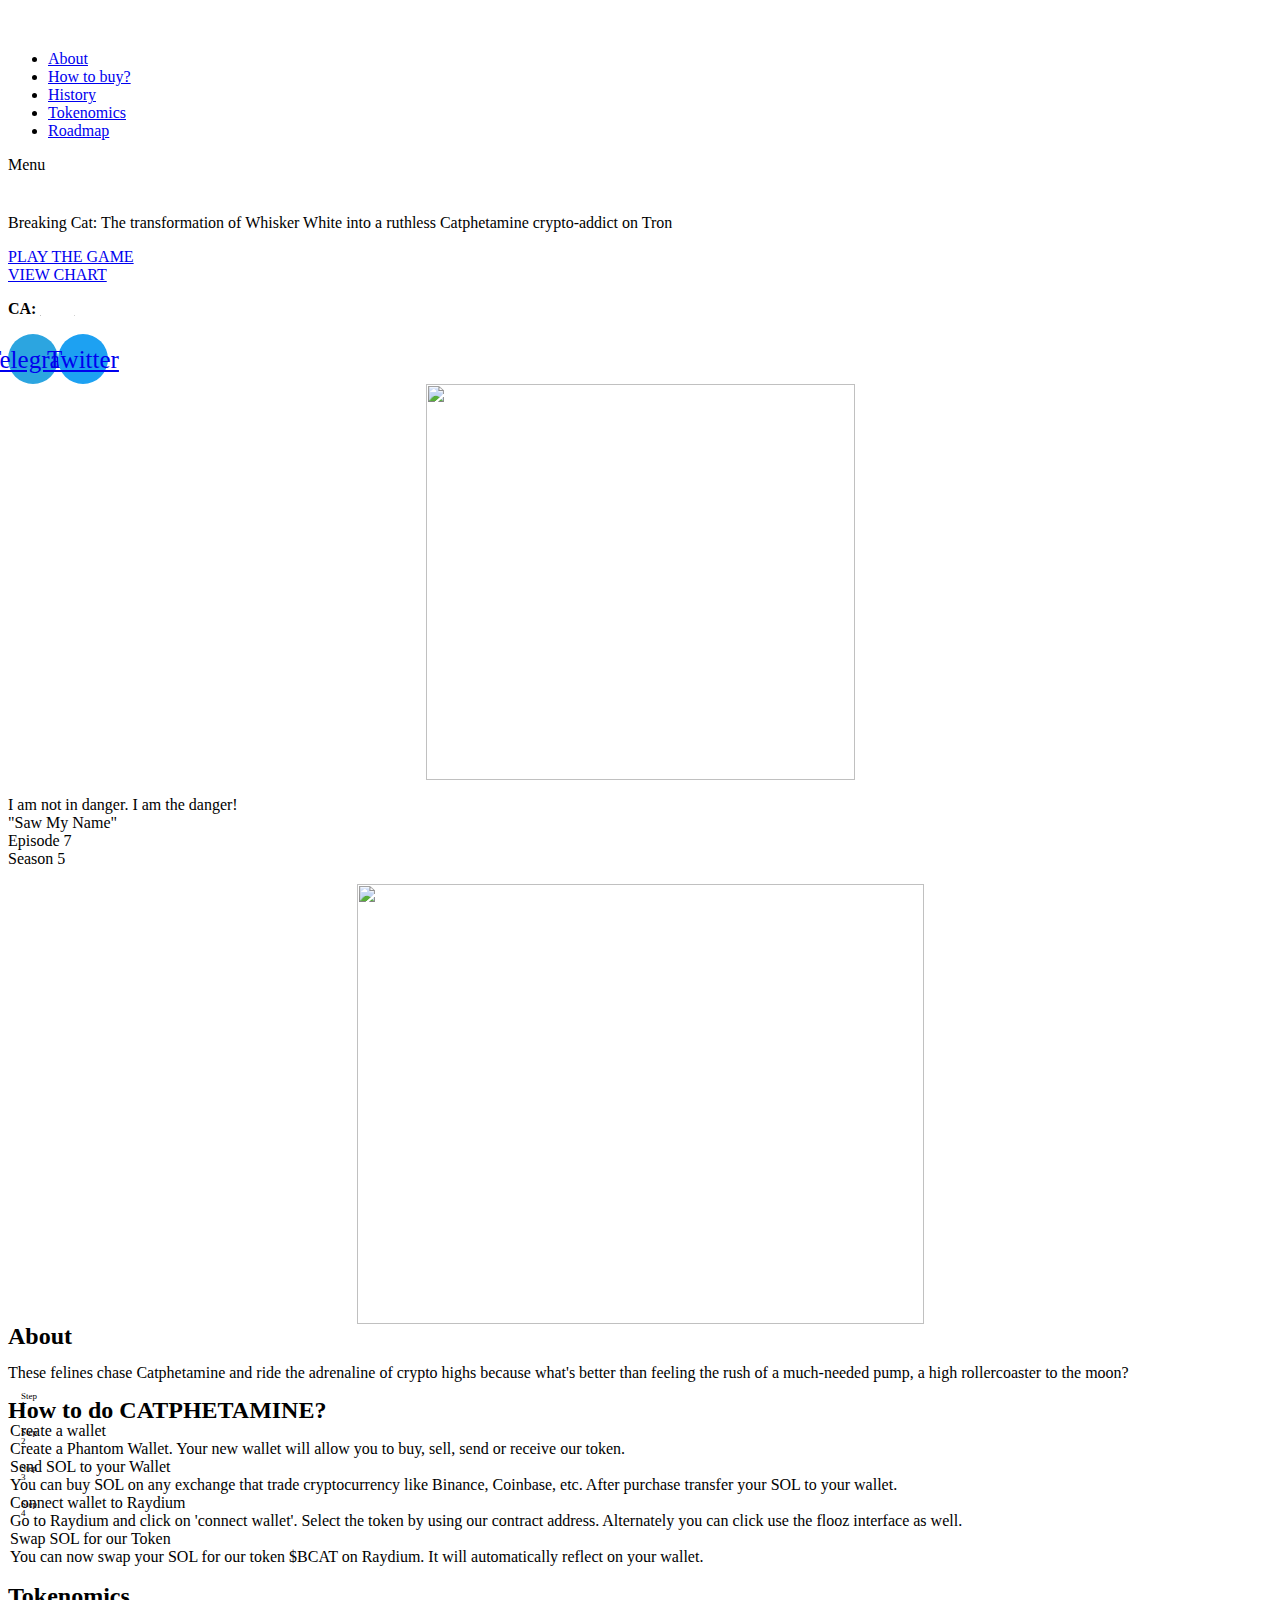
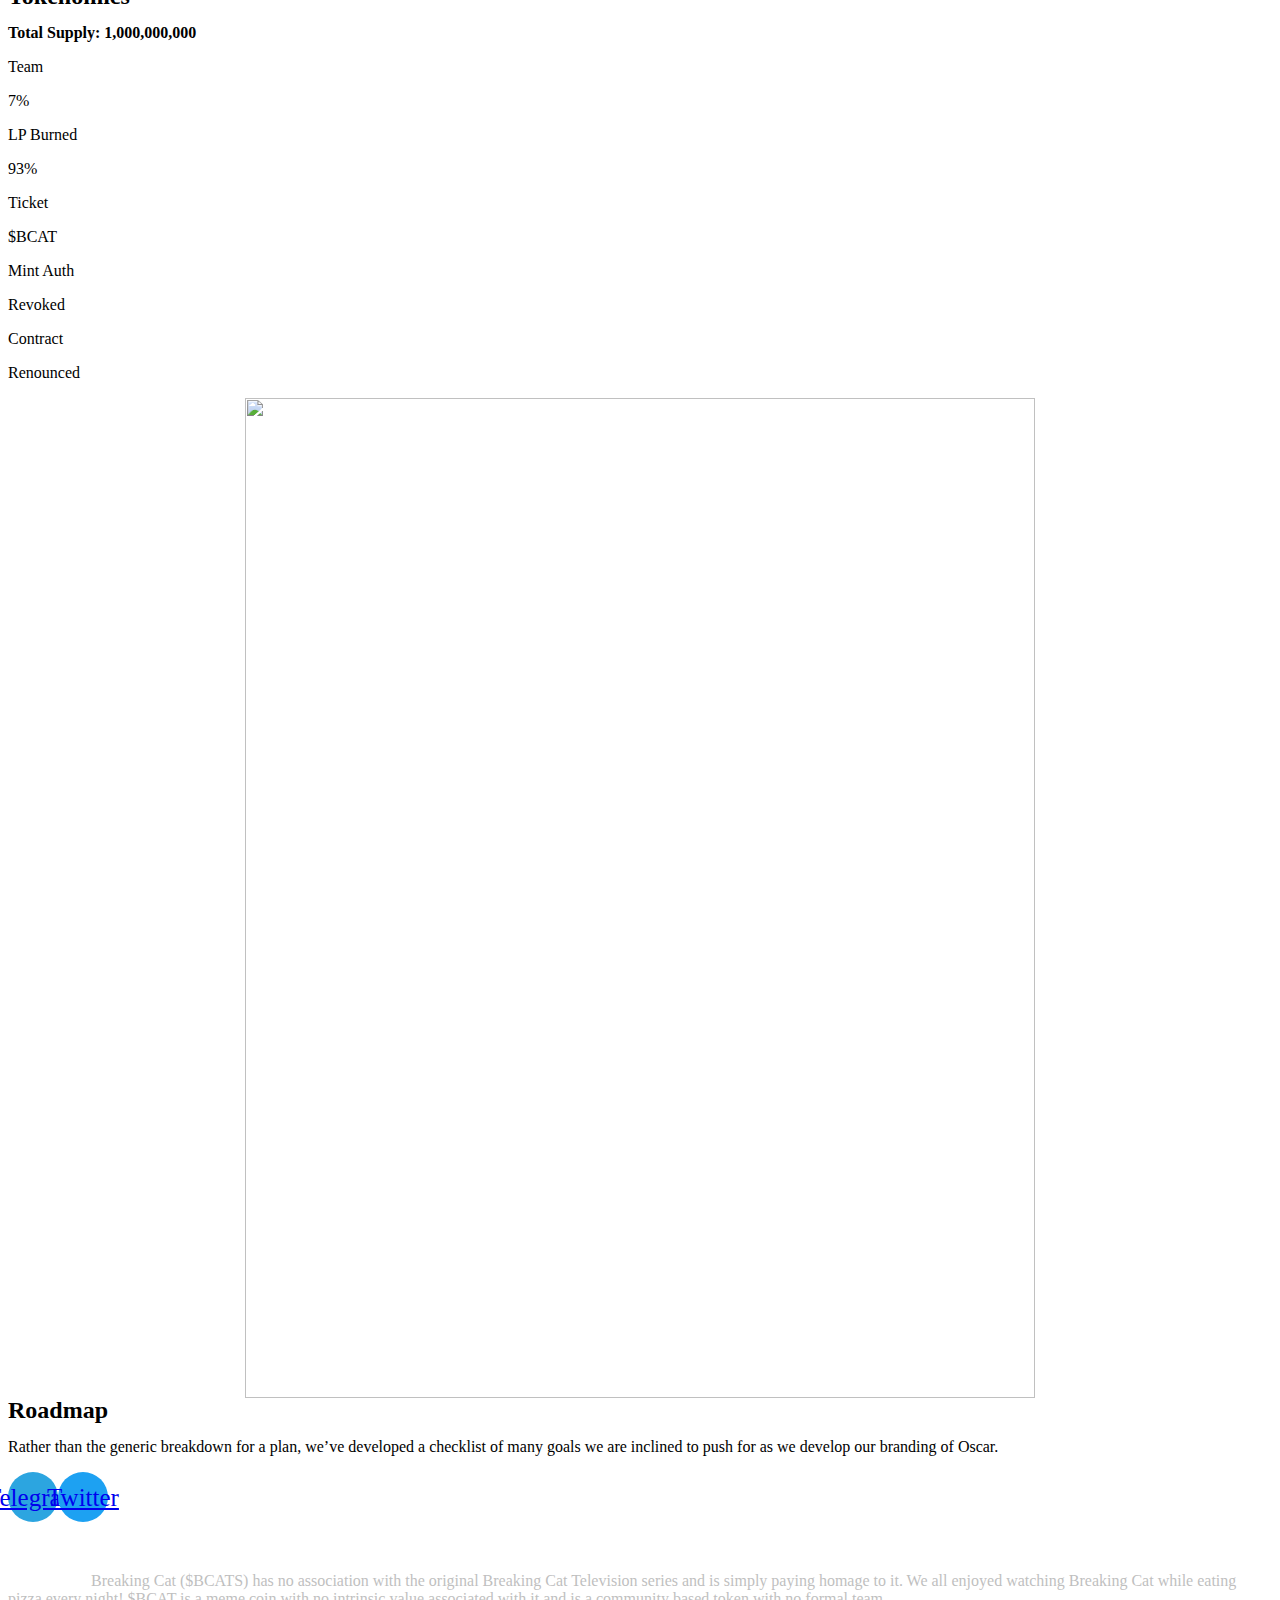
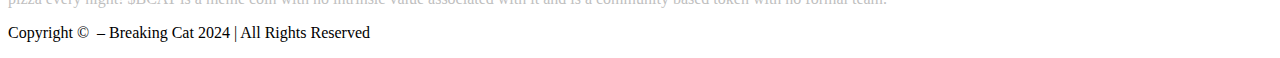
==== index.html @ da4626e7 "Add files via upload" ====
<!DOCTYPE html>
<html lang="en-US">

<meta http-equiv="content-type" content="text/html;charset=UTF-8" />
<head>
	<meta charset="UTF-8">
		<title>Breaking Cat 😺💊</title>
<meta name='robots' content='max-image-preview:large' />
<meta name="viewport" content="width=device-width, initial-scale=1">
<link rel="alternate" type="application/rss+xml" title="The Drug Cat Dealer" />
<script>
window._wpemojiSettings = {"baseUrl":"https:\/\/s.w.org\/images\/core\/emoji\/14.0.0\/72x72\/","ext":".png","svgUrl":"https:\/\/s.w.org\/images\/core\/emoji\/14.0.0\/svg\/","svgExt":".svg","source":{"concatemoji":"https:\/\/oscargrouch.com\/wp-includes\/js\/wp-emoji-release.min.js?ver=6.4.3"}};
/*! This file is auto-generated */
!function(i,n){var o,s,e;function 
c(e){try{var t={supportTests:e,timestamp:(new Date).valueOf()};sessionStorage.setItem(o,JSON.stringify(t))}catch(e){}}
function p(e,t,n){e.clearRect(0,0,e.canvas.width,e.canvas.height),e.fillText(t,0,0);var t=new Uint32Array(e.getImageData(0,0,e.canvas.width,e.canvas.height).data),r=(e.clearRect(0,0,e.canvas.width,e.canvas.height),e.fillText(n,0,0),new Uint32Array(e.getImageData(0,0,e.canvas.width,e.canvas.height).data));return t.every(function(e,t){return e===r[t]})}function u(e,t,n){switch(t){case"flag":return n(e,"\ud83c\udff3\ufe0f\u200d\u26a7\ufe0f","\ud83c\udff3\ufe0f\u200b\u26a7\ufe0f")?!1:!n(e,"\ud83c\uddfa\ud83c\uddf3","\ud83c\uddfa\u200b\ud83c\uddf3")&&!n(e,"\ud83c\udff4\udb40\udc67\udb40\udc62\udb40\udc65\udb40\udc6e\udb40\udc67\udb40\udc7f","\ud83c\udff4\u200b\udb40\udc67\u200b\udb40\udc62\u200b\udb40\udc65\u200b\udb40\udc6e\u200b\udb40\udc67\u200b\udb40\udc7f");case"emoji":return!n(e,"\ud83e\udef1\ud83c\udffb\u200d\ud83e\udef2\ud83c\udfff","\ud83e\udef1\ud83c\udffb\u200b\ud83e\udef2\ud83c\udfff")}return!1}function f(e,t,n){var r="undefined"!=typeof WorkerGlobalScope&&self instanceof WorkerGlobalScope?new OffscreenCanvas(300,150):i.createElement("canvas"),a=r.getContext("2d",{willReadFrequently:!0}),o=(a.textBaseline="top",a.font="600 32px Arial",{});return e.forEach(function(e){o[e]=t(a,e,n)}),o}function t(e){var t=i.createElement("script");t.src=e,t.defer=!0,i.head.appendChild(t)}"undefined"!=typeof Promise&&(o="wpEmojiSettingsSupports",s=["flag","emoji"],n.supports={everything:!0,everythingExceptFlag:!0},e=new Promise(function(e){i.addEventListener("DOMContentLoaded",e,{once:!0})}),new Promise(function(t){var n=function(){try{var e=JSON.parse(sessionStorage.getItem(o));if("object"==typeof e&&"number"==typeof e.timestamp&&(new Date).valueOf()<e.timestamp+604800&&"object"==typeof e.supportTests)return e.supportTests}catch(e){}return null}();if(!n){if("undefined"!=typeof Worker&&"undefined"!=typeof OffscreenCanvas&&"undefined"!=typeof URL&&URL.createObjectURL&&"undefined"!=typeof Blob)try{var e="postMessage("+f.toString()+"("+[JSON.stringify(s),u.toString(),p.toString()].join(",")+"));",r=new Blob([e],{type:"text/javascript"}),a=new Worker(URL.createObjectURL(r),{name:"wpTestEmojiSupports"});return void(a.onmessage=function(e){c(n=e.data),a.terminate(),t(n)})}catch(e){}c(n=f(s,u,p))}t(n)}).then(function(e){for(var t in e)n.supports[t]=e[t],n.supports.everything=n.supports.everything&&n.supports[t],"flag"!==t&&(n.supports.everythingExceptFlag=n.supports.everythingExceptFlag&&n.supports[t]);n.supports.everythingExceptFlag=n.supports.everythingExceptFlag&&!n.supports.flag,n.DOMReady=!1,n.readyCallback=function(){n.DOMReady=!0}}).then(function(){return e}).then(function(){var e;n.supports.everything||(n.readyCallback(),(e=n.source||{}).concatemoji?t(e.concatemoji):e.wpemoji&&e.twemoji&&(t(e.twemoji),t(e.wpemoji)))}))}((window,document),window._wpemojiSettings);
</script>
<link rel='stylesheet' id='pa-frontend-css' href='wp-content/uploads/premium-addons-elementor/pa-frontend-8c4c152da.min0087.css?ver=1710098811' media='all' />

<style id='wp-emoji-styles-inline-css'>

	img.wp-smiley, img.emoji {
		display: inline !important;
		border: none !important;
		box-shadow: none !important;
		height: 1em !important;
		width: 1em !important;
		margin: 0 0.07em !important;
		vertical-align: -0.1em !important;
		background: none !important;
		padding: 0 !important;
	}
</style>
<style id='classic-theme-styles-inline-css'>
/*! This file is auto-generated */
.wp-block-button__link{color:#fff;background-color:#32373c;border-radius:9999px;box-shadow:none;text-decoration:none;padding:calc(.667em + 2px) calc(1.333em + 2px);font-size:1.125em}.wp-block-file__button{background:#32373c;color:#fff;text-decoration:none}
</style>
<style id='global-styles-inline-css'>
body{--wp--preset--color--black: #000000;--wp--preset--color--cyan-bluish-gray: #abb8c3;--wp--preset--color--white: #ffffff;--wp--preset--color--pale-pink: #f78da7;--wp--preset--color--vivid-red: #cf2e2e;--wp--preset--color--luminous-vivid-orange: #ff6900;--wp--preset--color--luminous-vivid-amber: #fcb900;--wp--preset--color--light-green-cyan: #7bdcb5;--wp--preset--color--vivid-green-cyan: #00d084;--wp--preset--color--pale-cyan-blue: #8ed1fc;--wp--preset--color--vivid-cyan-blue: #0693e3;--wp--preset--color--vivid-purple: #9b51e0;--wp--preset--gradient--vivid-cyan-blue-to-vivid-purple: linear-gradient(135deg,rgba(6,147,227,1) 0%,rgb(155,81,224) 100%);--wp--preset--gradient--light-green-cyan-to-vivid-green-cyan: linear-gradient(135deg,rgb(122,220,180) 0%,rgb(0,208,130) 100%);--wp--preset--gradient--luminous-vivid-amber-to-luminous-vivid-orange: linear-gradient(135deg,rgba(252,185,0,1) 0%,rgba(255,105,0,1) 100%);--wp--preset--gradient--luminous-vivid-orange-to-vivid-red: linear-gradient(135deg,rgba(255,105,0,1) 0%,rgb(207,46,46) 100%);--wp--preset--gradient--very-light-gray-to-cyan-bluish-gray: linear-gradient(135deg,rgb(238,238,238) 0%,rgb(169,184,195) 100%);--wp--preset--gradient--cool-to-warm-spectrum: linear-gradient(135deg,rgb(74,234,220) 0%,rgb(151,120,209) 20%,rgb(207,42,186) 40%,rgb(238,44,130) 60%,rgb(251,105,98) 80%,rgb(254,248,76) 100%);--wp--preset--gradient--blush-light-purple: linear-gradient(135deg,rgb(255,206,236) 0%,rgb(152,150,240) 100%);--wp--preset--gradient--blush-bordeaux: linear-gradient(135deg,rgb(254,205,165) 0%,rgb(254,45,45) 50%,rgb(107,0,62) 100%);--wp--preset--gradient--luminous-dusk: linear-gradient(135deg,rgb(255,203,112) 0%,rgb(199,81,192) 50%,rgb(65,88,208) 100%);--wp--preset--gradient--pale-ocean: linear-gradient(135deg,rgb(255,245,203) 0%,rgb(182,227,212) 50%,rgb(51,167,181) 100%);--wp--preset--gradient--electric-grass: linear-gradient(135deg,rgb(202,248,128) 0%,rgb(113,206,126) 100%);--wp--preset--gradient--midnight: linear-gradient(135deg,rgb(2,3,129) 0%,rgb(40,116,252) 100%);--wp--preset--font-size--small: 13px;--wp--preset--font-size--medium: 20px;--wp--preset--font-size--large: 36px;--wp--preset--font-size--x-large: 42px;--wp--preset--spacing--20: 0.44rem;--wp--preset--spacing--30: 0.67rem;--wp--preset--spacing--40: 1rem;--wp--preset--spacing--50: 1.5rem;--wp--preset--spacing--60: 2.25rem;--wp--preset--spacing--70: 3.38rem;--wp--preset--spacing--80: 5.06rem;--wp--preset--shadow--natural: 6px 6px 9px rgba(0, 0, 0, 0.2);--wp--preset--shadow--deep: 12px 12px 50px rgba(0, 0, 0, 0.4);--wp--preset--shadow--sharp: 6px 6px 0px rgba(0, 0, 0, 0.2);--wp--preset--shadow--outlined: 6px 6px 0px -3px rgba(255, 255, 255, 1), 6px 6px rgba(0, 0, 0, 1);--wp--preset--shadow--crisp: 6px 6px 0px rgba(0, 0, 0, 1);}:where(.is-layout-flex){gap: 0.5em;}:where(.is-layout-grid){gap: 0.5em;}body .is-layout-flow > .alignleft{float: left;margin-inline-start: 0;margin-inline-end: 2em;}body .is-layout-flow > .alignright{float: right;margin-inline-start: 2em;margin-inline-end: 0;}body .is-layout-flow > .aligncenter{margin-left: auto !important;margin-right: auto !important;}body .is-layout-constrained > .alignleft{float: left;margin-inline-start: 0;margin-inline-end: 2em;}body .is-layout-constrained > .alignright{float: right;margin-inline-start: 2em;margin-inline-end: 0;}body .is-layout-constrained > .aligncenter{margin-left: auto !important;margin-right: auto !important;}body .is-layout-constrained > :where(:not(.alignleft):not(.alignright):not(.alignfull)){max-width: var(--wp--style--global--content-size);margin-left: auto !important;margin-right: auto !important;}body .is-layout-constrained > .alignwide{max-width: var(--wp--style--global--wide-size);}body .is-layout-flex{display: flex;}body .is-layout-flex{flex-wrap: wrap;align-items: center;}body .is-layout-flex > *{margin: 0;}body .is-layout-grid{display: grid;}body .is-layout-grid > *{margin: 0;}:where(.wp-block-columns.is-layout-flex){gap: 2em;}:where(.wp-block-columns.is-layout-grid){gap: 2em;}:where(.wp-block-post-template.is-layout-flex){gap: 1.25em;}:where(.wp-block-post-template.is-layout-grid){gap: 1.25em;}.has-black-color{color: var(--wp--preset--color--black) !important;}.has-cyan-bluish-gray-color{color: var(--wp--preset--color--cyan-bluish-gray) !important;}.has-white-color{color: var(--wp--preset--color--white) !important;}.has-pale-pink-color{color: var(--wp--preset--color--pale-pink) !important;}.has-vivid-red-color{color: var(--wp--preset--color--vivid-red) !important;}.has-luminous-vivid-orange-color{color: var(--wp--preset--color--luminous-vivid-orange) !important;}.has-luminous-vivid-amber-color{color: var(--wp--preset--color--luminous-vivid-amber) !important;}.has-light-green-cyan-color{color: var(--wp--preset--color--light-green-cyan) !important;}.has-vivid-green-cyan-color{color: var(--wp--preset--color--vivid-green-cyan) !important;}.has-pale-cyan-blue-color{color: var(--wp--preset--color--pale-cyan-blue) !important;}.has-vivid-cyan-blue-color{color: var(--wp--preset--color--vivid-cyan-blue) !important;}.has-vivid-purple-color{color: var(--wp--preset--color--vivid-purple) !important;}.has-black-background-color{background-color: var(--wp--preset--color--black) !important;}.has-cyan-bluish-gray-background-color{background-color: var(--wp--preset--color--cyan-bluish-gray) !important;}.has-white-background-color{background-color: var(--wp--preset--color--white) !important;}.has-pale-pink-background-color{background-color: var(--wp--preset--color--pale-pink) !important;}.has-vivid-red-background-color{background-color: var(--wp--preset--color--vivid-red) !important;}.has-luminous-vivid-orange-background-color{background-color: var(--wp--preset--color--luminous-vivid-orange) !important;}.has-luminous-vivid-amber-background-color{background-color: var(--wp--preset--color--luminous-vivid-amber) !important;}.has-light-green-cyan-background-color{background-color: var(--wp--preset--color--light-green-cyan) !important;}.has-vivid-green-cyan-background-color{background-color: var(--wp--preset--color--vivid-green-cyan) !important;}.has-pale-cyan-blue-background-color{background-color: var(--wp--preset--color--pale-cyan-blue) !important;}.has-vivid-cyan-blue-background-color{background-color: var(--wp--preset--color--vivid-cyan-blue) !important;}.has-vivid-purple-background-color{background-color: var(--wp--preset--color--vivid-purple) !important;}.has-black-border-color{border-color: var(--wp--preset--color--black) !important;}.has-cyan-bluish-gray-border-color{border-color: var(--wp--preset--color--cyan-bluish-gray) !important;}.has-white-border-color{border-color: var(--wp--preset--color--white) !important;}.has-pale-pink-border-color{border-color: var(--wp--preset--color--pale-pink) !important;}.has-vivid-red-border-color{border-color: var(--wp--preset--color--vivid-red) !important;}.has-luminous-vivid-orange-border-color{border-color: var(--wp--preset--color--luminous-vivid-orange) !important;}.has-luminous-vivid-amber-border-color{border-color: var(--wp--preset--color--luminous-vivid-amber) !important;}.has-light-green-cyan-border-color{border-color: var(--wp--preset--color--light-green-cyan) !important;}.has-vivid-green-cyan-border-color{border-color: var(--wp--preset--color--vivid-green-cyan) !important;}.has-pale-cyan-blue-border-color{border-color: var(--wp--preset--color--pale-cyan-blue) !important;}.has-vivid-cyan-blue-border-color{border-color: var(--wp--preset--color--vivid-cyan-blue) !important;}.has-vivid-purple-border-color{border-color: var(--wp--preset--color--vivid-purple) !important;}.has-vivid-cyan-blue-to-vivid-purple-gradient-background{background: var(--wp--preset--gradient--vivid-cyan-blue-to-vivid-purple) !important;}.has-light-green-cyan-to-vivid-green-cyan-gradient-background{background: var(--wp--preset--gradient--light-green-cyan-to-vivid-green-cyan) !important;}.has-luminous-vivid-amber-to-luminous-vivid-orange-gradient-background{background: var(--wp--preset--gradient--luminous-vivid-amber-to-luminous-vivid-orange) !important;}.has-luminous-vivid-orange-to-vivid-red-gradient-background{background: var(--wp--preset--gradient--luminous-vivid-orange-to-vivid-red) !important;}.has-very-light-gray-to-cyan-bluish-gray-gradient-background{background: var(--wp--preset--gradient--very-light-gray-to-cyan-bluish-gray) !important;}.has-cool-to-warm-spectrum-gradient-background{background: var(--wp--preset--gradient--cool-to-warm-spectrum) !important;}.has-blush-light-purple-gradient-background{background: var(--wp--preset--gradient--blush-light-purple) !important;}.has-blush-bordeaux-gradient-background{background: var(--wp--preset--gradient--blush-bordeaux) !important;}.has-luminous-dusk-gradient-background{background: var(--wp--preset--gradient--luminous-dusk) !important;}.has-pale-ocean-gradient-background{background: var(--wp--preset--gradient--pale-ocean) !important;}.has-electric-grass-gradient-background{background: var(--wp--preset--gradient--electric-grass) !important;}.has-midnight-gradient-background{background: var(--wp--preset--gradient--midnight) !important;}.has-small-font-size{font-size: var(--wp--preset--font-size--small) !important;}.has-medium-font-size{font-size: var(--wp--preset--font-size--medium) !important;}.has-large-font-size{font-size: var(--wp--preset--font-size--large) !important;}.has-x-large-font-size{font-size: var(--wp--preset--font-size--x-large) !important;}
.wp-block-navigation a:where(:not(.wp-element-button)){color: inherit;}
:where(.wp-block-post-template.is-layout-flex){gap: 1.25em;}:where(.wp-block-post-template.is-layout-grid){gap: 1.25em;}
:where(.wp-block-columns.is-layout-flex){gap: 2em;}:where(.wp-block-columns.is-layout-grid){gap: 2em;}
.wp-block-pullquote{font-size: 1.5em;line-height: 1.6;}
</style>
<link rel='stylesheet' id='hfe-style-css' href='wp-content/plugins/header-footer-elementor/assets/css/header-footer-elementor8a33.css?ver=1.6.26' media='all' />
<link rel='stylesheet' id='elementor-icons-css' href='wp-content/plugins/elementor/assets/lib/eicons/css/elementor-icons.mind54b.css?ver=5.29.0' media='all' />
<link rel='stylesheet' id='elementor-frontend-css' href='wp-content/plugins/elementor/assets/css/frontend-lite.min6e54.css?ver=3.19.4' media='all' />
<link rel='stylesheet' id='swiper-css' href='wp-content/plugins/elementor/assets/lib/swiper/v8/css/swiper.min94a4.css?ver=8.4.5' media='all' />
<link rel='stylesheet' id='elementor-post-10-css' href='wp-content/uploads/elementor/css/post-10cfd3.css?ver=1709170114' media='all' />
<link rel='stylesheet' id='elementor-pro-css' href='wp-content/plugins/elementor-pro/assets/css/frontend-lite.min5829.css?ver=3.15.1' media='all' />
<link rel='stylesheet' id='she-header-style-css' href='wp-content/plugins/sticky-header-effects-for-elementor/assets/css/she-header-style744a.css?ver=1.6.10' media='all' />
<link rel='stylesheet' id='elementor-global-css' href='wp-content/uploads/elementor/css/globald703.css?ver=1709170115' media='all' />
<link rel='stylesheet' id='elementor-post-14-css' href='wp-content/uploads/elementor/css/post-14d703.css?ver=1709170115' media='all' />
<link rel='stylesheet' id='hfe-widgets-style-css' href='wp-content/plugins/header-footer-elementor/inc/widgets-css/frontend8a33.css?ver=1.6.26' media='all' />
<link rel='stylesheet' id='elementor-post-137-css' href='wp-content/uploads/elementor/css/post-137d703.css?ver=1709170115' media='all' />
<link rel='stylesheet' id='font-awesome-css' href='wp-content/themes/oceanwp/assets/fonts/fontawesome/css/all.min1e39.css?ver=6.4.2' media='all' />
<link rel='stylesheet' id='simple-line-icons-css' href='wp-content/themes/oceanwp/assets/css/third/simple-line-icons.min8d5a.css?ver=2.4.0' media='all' />
<link rel='stylesheet' id='oceanwp-style-css' href='wp-content/themes/oceanwp/assets/css/style.min1aae.css?ver=3.5.3' media='all' />
<link rel='stylesheet' id='google-fonts-1-css' href='https://fonts.googleapis.com/css?family=Roboto%3A100%2C100italic%2C200%2C200italic%2C300%2C300italic%2C400%2C400italic%2C500%2C500italic%2C600%2C600italic%2C700%2C700italic%2C800%2C800italic%2C900%2C900italic%7CRoboto+Slab%3A100%2C100italic%2C200%2C200italic%2C300%2C300italic%2C400%2C400italic%2C500%2C500italic%2C600%2C600italic%2C700%2C700italic%2C800%2C800italic%2C900%2C900italic%7CGalindo%3A100%2C100italic%2C200%2C200italic%2C300%2C300italic%2C400%2C400italic%2C500%2C500italic%2C600%2C600italic%2C700%2C700italic%2C800%2C800italic%2C900%2C900italic%7CSarabun%3A100%2C100italic%2C200%2C200italic%2C300%2C300italic%2C400%2C400italic%2C500%2C500italic%2C600%2C600italic%2C700%2C700italic%2C800%2C800italic%2C900%2C900italic%7CKrub%3A100%2C100italic%2C200%2C200italic%2C300%2C300italic%2C400%2C400italic%2C500%2C500italic%2C600%2C600italic%2C700%2C700italic%2C800%2C800italic%2C900%2C900italic&amp;display=swap&amp;ver=6.4.3' media='all' />
<link rel='stylesheet' id='elementor-icons-shared-0-css' href='wp-content/plugins/elementor/assets/lib/font-awesome/css/fontawesome.min52d5.css?ver=5.15.3' media='all' />
<link rel='stylesheet' id='elementor-icons-fa-solid-css' href='wp-content/plugins/elementor/assets/lib/font-awesome/css/solid.min52d5.css?ver=5.15.3' media='all' />
<link rel='stylesheet' id='elementor-icons-fa-regular-css' href='wp-content/plugins/elementor/assets/lib/font-awesome/css/regular.min52d5.css?ver=5.15.3' media='all' />
<link rel='stylesheet' id='elementor-icons-fa-brands-css' href='wp-content/plugins/elementor/assets/lib/font-awesome/css/brands.min52d5.css?ver=5.15.3' media='all' />
<link rel="preconnect" href="https://fonts.gstatic.com/" crossorigin><script src="wp-includes/js/jquery/jquery.minf43b.js?ver=3.7.1" id="jquery-core-js"></script>
<script src="wp-includes/js/jquery/jquery-migrate.min5589.js?ver=3.4.1" id="jquery-migrate-js"></script>
<script src="wp-content/plugins/sticky-header-effects-for-elementor/assets/js/she-header744a.js?ver=1.6.10" id="she-header-js"></script>
<link rel="https://api.w.org/" href="wp-json/index.html" /><link rel="alternate" type="application/json" href="wp-json/wp/v2/pages/14.json" /><link rel="EditURI" type="application/rsd+xml" title="RSD" href="xmlrpc0db0.php?rsd" />
<meta name="generator" content="WordPress 6.4.3" />
<link rel="canonical" href="index.html" />
<link rel='shortlink' href='index.html' />
<link rel="alternate" type="application/json+oembed" href="wp-json/oembed/1.0/embed8f83.json?url=https%3A%2F%2Foscargrouch.com%2F" />
<link rel="alternate" type="text/xml+oembed" href="wp-json/oembed/1.0/embed8e50?url=https%3A%2F%2Foscargrouch.com%2F&amp;format=xml" />
<meta name="generator" content="Elementor 3.19.4; features: e_optimized_assets_loading, e_optimized_css_loading, additional_custom_breakpoints, block_editor_assets_optimize, e_image_loading_optimization; settings: css_print_method-external, google_font-enabled, font_display-swap">
<link rel="icon" href="wp-content/uploads/2023/08/logo.png" sizes="32x32" />
<link rel="icon" href="wp-content/uploads/2023/08/logo.png" sizes="192x192" />
<link rel="apple-touch-icon" href="wp-content/uploads/2023/08/logo.png" />
<!-- OceanWP CSS -->
<style type="text/css">
/* General CSS */#scroll-top{background-color:rgba(245, 4, 4, 0.849)}/* Header CSS */#site-header.has-header-media .overlay-header-media{background-color:rgba(0,0,0,0.5)}
</style>	<meta name="viewport" content="width=device-width, initial-scale=1.0, viewport-fit=cover" /></head>
<body data-rsssl=1 class="home page-template page-template-elementor_canvas page page-id-14 wp-embed-responsive ehf-header ehf-template-oceanwp ehf-stylesheet-oceanwp oceanwp-theme dropdown-mobile default-breakpoint has-sidebar content-right-sidebar has-topbar has-breadcrumbs elementor-default elementor-template-canvas elementor-kit-10 elementor-page elementor-page-14">
			<header id="masthead" itemscope="itemscope" itemtype="https://schema.org/WPHeader">
			<p class="main-title bhf-hidden" itemprop="headline">
			</p>
					<div data-elementor-type="wp-post" data-elementor-id="137" class="elementor elementor-137" data-elementor-post-type="elementor-hf">
						<section class="elementor-section elementor-top-section elementor-element elementor-element-38dc5c5 elementor-section-height-min-height elementor-section-content-middle elementor-section-boxed elementor-section-height-default elementor-section-items-middle" data-id="38dc5c5" data-element_type="section" data-settings="{&quot;background_background&quot;:&quot;classic&quot;}">
							<div class="elementor-background-overlay"></div>
							<div class="elementor-container elementor-column-gap-default">
					<div class="elementor-column elementor-col-50 elementor-top-column elementor-element elementor-element-2b86c833" data-id="2b86c833" data-element_type="column">
			<div class="elementor-widget-wrap elementor-element-populated">
						<div class="elementor-element elementor-element-562c0cb0 elementor-widget elementor-widget-site-logo" data-id="562c0cb0" data-element_type="widget" data-settings="{&quot;align&quot;:&quot;left&quot;,&quot;width&quot;:{&quot;unit&quot;:&quot;%&quot;,&quot;size&quot;:67,&quot;sizes&quot;:[]},&quot;width_mobile&quot;:{&quot;unit&quot;:&quot;%&quot;,&quot;size&quot;:100,&quot;sizes&quot;:[]},&quot;image_border_radius&quot;:{&quot;unit&quot;:&quot;px&quot;,&quot;top&quot;:&quot;8&quot;,&quot;right&quot;:&quot;8&quot;,&quot;bottom&quot;:&quot;8&quot;,&quot;left&quot;:&quot;8&quot;,&quot;isLinked&quot;:true},&quot;width_tablet&quot;:{&quot;unit&quot;:&quot;%&quot;,&quot;size&quot;:89,&quot;sizes&quot;:[]},&quot;space&quot;:{&quot;unit&quot;:&quot;%&quot;,&quot;size&quot;:&quot;&quot;,&quot;sizes&quot;:[]},&quot;space_tablet&quot;:{&quot;unit&quot;:&quot;%&quot;,&quot;size&quot;:&quot;&quot;,&quot;sizes&quot;:[]},&quot;space_mobile&quot;:{&quot;unit&quot;:&quot;%&quot;,&quot;size&quot;:&quot;&quot;,&quot;sizes&quot;:[]},&quot;image_border_radius_tablet&quot;:{&quot;unit&quot;:&quot;px&quot;,&quot;top&quot;:&quot;&quot;,&quot;right&quot;:&quot;&quot;,&quot;bottom&quot;:&quot;&quot;,&quot;left&quot;:&quot;&quot;,&quot;isLinked&quot;:true},&quot;image_border_radius_mobile&quot;:{&quot;unit&quot;:&quot;px&quot;,&quot;top&quot;:&quot;&quot;,&quot;right&quot;:&quot;&quot;,&quot;bottom&quot;:&quot;&quot;,&quot;left&quot;:&quot;&quot;,&quot;isLinked&quot;:true},&quot;caption_padding&quot;:{&quot;unit&quot;:&quot;px&quot;,&quot;top&quot;:&quot;&quot;,&quot;right&quot;:&quot;&quot;,&quot;bottom&quot;:&quot;&quot;,&quot;left&quot;:&quot;&quot;,&quot;isLinked&quot;:true},&quot;caption_padding_tablet&quot;:{&quot;unit&quot;:&quot;px&quot;,&quot;top&quot;:&quot;&quot;,&quot;right&quot;:&quot;&quot;,&quot;bottom&quot;:&quot;&quot;,&quot;left&quot;:&quot;&quot;,&quot;isLinked&quot;:true},&quot;caption_padding_mobile&quot;:{&quot;unit&quot;:&quot;px&quot;,&quot;top&quot;:&quot;&quot;,&quot;right&quot;:&quot;&quot;,&quot;bottom&quot;:&quot;&quot;,&quot;left&quot;:&quot;&quot;,&quot;isLinked&quot;:true},&quot;caption_space&quot;:{&quot;unit&quot;:&quot;px&quot;,&quot;size&quot;:0,&quot;sizes&quot;:[]},&quot;caption_space_tablet&quot;:{&quot;unit&quot;:&quot;px&quot;,&quot;size&quot;:&quot;&quot;,&quot;sizes&quot;:[]},&quot;caption_space_mobile&quot;:{&quot;unit&quot;:&quot;px&quot;,&quot;size&quot;:&quot;&quot;,&quot;sizes&quot;:[]}}" data-widget_type="site-logo.default">
				<div class="elementor-widget-container">
					<div class="hfe-site-logo">
													<a data-elementor-open-lightbox=""  class='elementor-clickable' href="index.html">
							<div class="hfe-site-logo-set">           
				<div class="hfe-site-logo-container">
									<img class="hfe-site-logo-img elementor-animation-"  />
				</div>
			</div>
							</a>
						</div>  
					</div>
				</div>
					</div>
		</div>
				<div class="elementor-column elementor-col-50 elementor-top-column elementor-element elementor-element-20be5b23" data-id="20be5b23" data-element_type="column">
			<div class="elementor-widget-wrap elementor-element-populated">
						<div class="elementor-element elementor-element-362c3c02 elementor-nav-menu__align-right elementor-nav-menu--stretch elementor-nav-menu__text-align-center elementor-nav-menu--dropdown-tablet elementor-nav-menu--toggle elementor-nav-menu--burger elementor-widget elementor-widget-nav-menu" data-id="362c3c02" data-element_type="widget" data-settings="{&quot;full_width&quot;:&quot;stretch&quot;,&quot;layout&quot;:&quot;horizontal&quot;,&quot;submenu_icon&quot;:{&quot;value&quot;:&quot;&lt;i class=\&quot;fas fa-caret-down\&quot;&gt;&lt;\/i&gt;&quot;,&quot;library&quot;:&quot;fa-solid&quot;},&quot;toggle&quot;:&quot;burger&quot;}" data-widget_type="nav-menu.default">
				<div class="elementor-widget-container">
			<link rel="stylesheet" href="wp-content/plugins/elementor-pro/assets/css/widget-nav-menu.min.css">			<nav class="elementor-nav-menu--main elementor-nav-menu__container elementor-nav-menu--layout-horizontal e--pointer-none">
				<ul id="menu-1-362c3c02" class="elementor-nav-menu"><li class="menu-item menu-item-type-custom menu-item-object-custom menu-item-132"><a href="#about" class="elementor-item elementor-item-anchor">About</a></li>
<li class="menu-item menu-item-type-custom menu-item-object-custom menu-item-134"><a href="#howtobuy" class="elementor-item elementor-item-anchor">How to buy?</a></li>
<li class="menu-item menu-item-type-custom menu-item-object-custom menu-item-133"><a href="#history" class="elementor-item elementor-item-anchor">History</a></li>
<li class="menu-item menu-item-type-custom menu-item-object-custom menu-item-135"><a href="#tokenomics" class="elementor-item elementor-item-anchor">Tokenomics</a></li>
<li class="menu-item menu-item-type-custom menu-item-object-custom menu-item-136"><a href="#roadmap" class="elementor-item elementor-item-anchor">Roadmap</a></li>
</ul>			</nav>
					<div class="elementor-menu-toggle" role="button" tabindex="0" aria-label="Menu Toggle" aria-expanded="false">
			<i aria-hidden="true" role="presentation" class="elementor-menu-toggle__icon--open eicon-menu-bar"></i><i aria-hidden="true" role="presentation" class="elementor-menu-toggle__icon--close eicon-close"></i>			<span class="elementor-screen-only">Menu</span>
		</div>
					<nav class="elementor-nav-menu--dropdown elementor-nav-menu__container" aria-hidden="true">
		</nav>
				</div>
				</div>
					</div>
		</div>
					</div>
		</section>
				</div>
				</header>

			<div data-elementor-type="wp-page" data-elementor-id="14" class="elementor elementor-14" data-elementor-post-type="page">
						<section class="elementor-section elementor-top-section elementor-element elementor-element-e48f971 elementor-section-height-min-height elementor-reverse-mobile elementor-section-boxed elementor-section-height-default elementor-section-items-middle" data-id="e48f971" data-element_type="section" id="home" data-settings="{&quot;background_background&quot;:&quot;classic&quot;}">
							<div class="elementor-background-overlay"></div>
							<div class="elementor-container elementor-column-gap-narrow">
					<div class="elementor-column elementor-col-50 elementor-top-column elementor-element elementor-element-4e3bd523" data-id="4e3bd523" data-element_type="column">
			<div class="elementor-widget-wrap elementor-element-populated">
						<div class="elementor-element elementor-element-1307eee3 animated-slow elementor-widget elementor-widget-heading" data-id="1307eee3" data-element_type="widget" data-settings="{&quot;_animation&quot;:&quot;none&quot;,&quot;_animation_delay&quot;:750}" data-widget_type="heading.default">
				<div class="elementor-widget-container">
			<style>/*! elementor - v3.19.0 - 28-02-2024 */
.elementor-heading-title{padding:0;margin:0;line-height:1}.elementor-widget-heading .elementor-heading-title[class*=elementor-size-]>a{color:inherit;font-size:inherit;line-height:inherit}.elementor-widget-heading .elementor-heading-title.elementor-size-small{font-size:15px}.elementor-widget-heading .elementor-heading-title.elementor-size-medium{font-size:19px}.elementor-widget-heading .elementor-heading-title.elementor-size-large{font-size:29px}.elementor-widget-heading .elementor-heading-title.elementor-size-xl{font-size:39px}.elementor-widget-heading .elementor-heading-title.elementor-size-xxl{font-size:59px}</style><h2 class="elementor-heading-title elementor-size-default">
	<img src="wp-content\uploads\2023\08\logo.png" alt="">

</h2>		</div>
				</div>
				<div class="elementor-element elementor-element-76485428 animated-slow elementor-widget elementor-widget-text-editor" data-id="76485428" data-element_type="widget" data-settings="{&quot;_animation&quot;:&quot;none&quot;,&quot;_animation_delay&quot;:750}" data-widget_type="text-editor.default">
				<div class="elementor-widget-container">
			<style>/*! elementor - v3.19.0 - 28-02-2024 */
.elementor-widget-text-editor.elementor-drop-cap-view-stacked .elementor-drop-cap{background-color:#69727d;color:#fff}.elementor-widget-text-editor.elementor-drop-cap-view-framed .elementor-drop-cap{color:#69727d;border:3px solid;background-color:transparent}.elementor-widget-text-editor:not(.elementor-drop-cap-view-default) .elementor-drop-cap{margin-top:8px}.elementor-widget-text-editor:not(.elementor-drop-cap-view-default) .elementor-drop-cap-letter{width:1em;height:1em}.elementor-widget-text-editor .elementor-drop-cap{float:left;text-align:center;line-height:1;font-size:50px}.elementor-widget-text-editor .elementor-drop-cap-letter{display:inline-block}</style>			
	<p>Breaking Cat: The transformation of Whisker White into a ruthless Catphetamine crypto-addict on Tron

	</p>						</div>
				</div>
				<div class="elementor-element elementor-element-49c34d3 elementor-widget__width-auto elementor-mobile-align-justify elementor-widget-mobile__width-auto elementor-widget elementor-widget-button" data-id="49c34d3" data-element_type="widget" data-widget_type="button.default">
				<div class="elementor-widget-container">
					<div class="elementor-button-wrapper">
			<a class="elementor-button elementor-button-link elementor-size-sm elementor-animation-shrink"
			 href="play.html">
						<span class="elementor-button-content-wrapper">
						<span class="elementor-button-icon elementor-align-icon-right">
				<i aria-hidden="true" class="fa-solid fa-gamepad"></i>			</span>
						<span class="elementor-button-text">PLAY THE GAME</span>
		</span>
					</a>
		</div>
				</div>
				</div>
				<div class="elementor-element elementor-element-d06942c elementor-widget__width-auto elementor-mobile-align-justify elementor-widget-mobile__width-auto elementor-widget elementor-widget-button" data-id="d06942c" data-element_type="widget" data-widget_type="button.default">
				<div class="elementor-widget-container">
					<div class="elementor-button-wrapper">
			<a class="elementor-button elementor-button-link elementor-size-sm elementor-animation-shrink" href="https://www.dextools.io/app/en/ether/pair-explorer/0x40de6fdca1eed2c19e336e47908a25a533647070" target="_blank">
						<span class="elementor-button-content-wrapper">
						<span class="elementor-button-icon elementor-align-icon-right">
				<i aria-hidden="true" class="far fa-chart-bar"></i>			</span>
						<span class="elementor-button-text">VIEW CHART</span>
		</span>
					</a>
		</div>
				</div>
				</div>
				<div class="elementor-element elementor-element-6d41190 animated-slow elementor-widget elementor-widget-text-editor" data-id="6d41190" data-element_type="widget" data-settings="{&quot;_animation&quot;:&quot;none&quot;,&quot;_animation_delay&quot;:750}" data-widget_type="text-editor.default">
				<div class="elementor-widget-container">
							<p><strong>CA: <span style="text-decoration: underline;"><span style="color: #ffffff;"><a style="color: #ffffff; text-decoration: underline;" 
								href="https://solscan.io/token/soon">Soon</a></span></span></strong></p>						</div>
				</div>
				<div class="elementor-element elementor-element-889e6f1 elementor-shape-circle elementor-grid-0 e-grid-align-center elementor-widget elementor-widget-social-icons" data-id="889e6f1" data-element_type="widget" data-widget_type="social-icons.default">
				<div class="elementor-widget-container">
			<style>/*! elementor - v3.19.0 - 28-02-2024 */
.elementor-widget-social-icons.elementor-grid-0 .elementor-widget-container,.elementor-widget-social-icons.elementor-grid-mobile-0 .elementor-widget-container,.elementor-widget-social-icons.elementor-grid-tablet-0 .elementor-widget-container{line-height:1;font-size:0}.elementor-widget-social-icons:not(.elementor-grid-0):not(.elementor-grid-tablet-0):not(.elementor-grid-mobile-0) .elementor-grid{display:inline-grid}.elementor-widget-social-icons .elementor-grid{grid-column-gap:var(--grid-column-gap,5px);grid-row-gap:var(--grid-row-gap,5px);grid-template-columns:var(--grid-template-columns);justify-content:var(--justify-content,center);justify-items:var(--justify-content,center)}.elementor-icon.elementor-social-icon{font-size:var(--icon-size,25px);line-height:var(--icon-size,25px);width:calc(var(--icon-size, 25px) + 2 * var(--icon-padding, .5em));height:calc(var(--icon-size, 25px) + 2 * var(--icon-padding, .5em))}.elementor-social-icon{--e-social-icon-icon-color:#fff;display:inline-flex;background-color:#69727d;align-items:center;justify-content:center;text-align:center;cursor:pointer}.elementor-social-icon i{color:var(--e-social-icon-icon-color)}.elementor-social-icon svg{fill:var(--e-social-icon-icon-color)}.elementor-social-icon:last-child{margin:0}.elementor-social-icon:hover{opacity:.9;color:#fff}.elementor-social-icon-android{background-color:#a4c639}.elementor-social-icon-apple{background-color:#999}.elementor-social-icon-behance{background-color:#1769ff}.elementor-social-icon-bitbucket{background-color:#205081}.elementor-social-icon-codepen{background-color:#000}.elementor-social-icon-delicious{background-color:#39f}.elementor-social-icon-deviantart{background-color:#05cc47}.elementor-social-icon-digg{background-color:#005be2}.elementor-social-icon-dribbble{background-color:#ea4c89}.elementor-social-icon-elementor{background-color:#d30c5c}.elementor-social-icon-envelope{background-color:#ea4335}.elementor-social-icon-facebook,.elementor-social-icon-facebook-f{background-color:#3b5998}.elementor-social-icon-flickr{background-color:#0063dc}.elementor-social-icon-foursquare{background-color:#2d5be3}.elementor-social-icon-free-code-camp,.elementor-social-icon-freecodecamp{background-color:#006400}.elementor-social-icon-github{background-color:#333}.elementor-social-icon-gitlab{background-color:#e24329}.elementor-social-icon-globe{background-color:#69727d}.elementor-social-icon-google-plus,.elementor-social-icon-google-plus-g{background-color:#dd4b39}.elementor-social-icon-houzz{background-color:#7ac142}.elementor-social-icon-instagram{background-color:#262626}.elementor-social-icon-jsfiddle{background-color:#487aa2}.elementor-social-icon-link{background-color:#818a91}.elementor-social-icon-linkedin,.elementor-social-icon-linkedin-in{background-color:#0077b5}.elementor-social-icon-medium{background-color:#00ab6b}.elementor-social-icon-meetup{background-color:#ec1c40}.elementor-social-icon-mixcloud{background-color:#273a4b}.elementor-social-icon-odnoklassniki{background-color:#f4731c}.elementor-social-icon-pinterest{background-color:#bd081c}.elementor-social-icon-product-hunt{background-color:#da552f}.elementor-social-icon-reddit{background-color:#ff4500}.elementor-social-icon-rss{background-color:#f26522}.elementor-social-icon-shopping-cart{background-color:#4caf50}.elementor-social-icon-skype{background-color:#00aff0}.elementor-social-icon-slideshare{background-color:#0077b5}.elementor-social-icon-snapchat{background-color:#fffc00}.elementor-social-icon-soundcloud{background-color:#f80}.elementor-social-icon-spotify{background-color:#2ebd59}.elementor-social-icon-stack-overflow{background-color:#fe7a15}.elementor-social-icon-steam{background-color:#00adee}.elementor-social-icon-stumbleupon{background-color:#eb4924}.elementor-social-icon-telegram{background-color:#2ca5e0}.elementor-social-icon-thumb-tack{background-color:#1aa1d8}.elementor-social-icon-tripadvisor{background-color:#589442}.elementor-social-icon-tumblr{background-color:#35465c}.elementor-social-icon-twitch{background-color:#6441a5}.elementor-social-icon-twitter{background-color:#1da1f2}.elementor-social-icon-viber{background-color:#665cac}.elementor-social-icon-vimeo{background-color:#1ab7ea}.elementor-social-icon-vk{background-color:#45668e}.elementor-social-icon-weibo{background-color:#dd2430}.elementor-social-icon-weixin{background-color:#31a918}.elementor-social-icon-whatsapp{background-color:#25d366}.elementor-social-icon-wordpress{background-color:#21759b}.elementor-social-icon-xing{background-color:#026466}.elementor-social-icon-yelp{background-color:#af0606}.elementor-social-icon-youtube{background-color:#cd201f}.elementor-social-icon-500px{background-color:#0099e5}.elementor-shape-rounded .elementor-icon.elementor-social-icon{border-radius:10%}.elementor-shape-circle .elementor-icon.elementor-social-icon{border-radius:50%}</style>		<div class="elementor-social-icons-wrapper elementor-grid">
							<span class="elementor-grid-item">
					<a class="elementor-icon elementor-social-icon elementor-social-icon-telegram elementor-repeater-item-845ddcb" href="https://t.me/grouchportal" target="_blank">
						<span class="elementor-screen-only">Telegram</span>
						<i class="fab fa-telegram"></i>					</a>
				</span>
							<span class="elementor-grid-item">
					<a class="elementor-icon elementor-social-icon elementor-social-icon-twitter elementor-repeater-item-447eba9" href="https://twitter.com/OscarGrouchEth" target="_blank">
						<span class="elementor-screen-only">Twitter</span>
						<i class="fab fa-twitter"></i>					</a>
				</span>		
				
					</div>
				</div>
				</div>
				<div class="elementor-element elementor-element-dd8c648 elementor-widget elementor-widget-spacer" data-id="dd8c648" data-element_type="widget" data-widget_type="spacer.default">
				<div class="elementor-widget-container">
			<style>/*! elementor - v3.19.0 - 28-02-2024 */
.elementor-column .elementor-spacer-inner{height:var(--spacer-size)}.e-con{--container-widget-width:100%}.e-con-inner>.elementor-widget-spacer,.e-con>.elementor-widget-spacer{width:var(--container-widget-width,var(--spacer-size));--align-self:var(--container-widget-align-self,initial);--flex-shrink:0}.e-con-inner>.elementor-widget-spacer>.elementor-widget-container,.e-con>.elementor-widget-spacer>.elementor-widget-container{height:100%;width:100%}.e-con-inner>.elementor-widget-spacer>.elementor-widget-container>.elementor-spacer,.e-con>.elementor-widget-spacer>.elementor-widget-container>.elementor-spacer{height:100%}.e-con-inner>.elementor-widget-spacer>.elementor-widget-container>.elementor-spacer>.elementor-spacer-inner,.e-con>.elementor-widget-spacer>.elementor-widget-container>.elementor-spacer>.elementor-spacer-inner{height:var(--container-widget-height,var(--spacer-size))}.e-con-inner>.elementor-widget-spacer.elementor-widget-empty,.e-con>.elementor-widget-spacer.elementor-widget-empty{position:relative;min-height:22px;min-width:22px}.e-con-inner>.elementor-widget-spacer.elementor-widget-empty .elementor-widget-empty-icon,.e-con>.elementor-widget-spacer.elementor-widget-empty .elementor-widget-empty-icon{position:absolute;top:0;bottom:0;left:0;right:0;margin:auto;padding:0;width:22px;height:22px}</style>		<div class="elementor-spacer">
			<div class="elementor-spacer-inner"></div>
		</div>
				</div>
				</div>
					</div>
		</div>
				<div class="elementor-column elementor-col-50 elementor-top-column elementor-element elementor-element-89a2578" data-id="89a2578" data-element_type="column">
			<div class="elementor-widget-wrap elementor-element-populated">
						<div class="elementor-element elementor-element-d12b2ef elementor-widget elementor-widget-spacer" data-id="d12b2ef" data-element_type="widget" data-widget_type="spacer.default">
				<div class="elementor-widget-container">
					<div class="elementor-spacer">
			<div class="elementor-spacer-inner"></div>
		</div>
				</div>
				</div>
				<div class="elementor-element elementor-element-1e69bd3 elementor-widget elementor-widget-image" data-id="1e69bd3" data-element_type="widget" data-widget_type="image.default">
				<div class="elementor-widget-container">
			<style>/*! elementor - v3.19.0 - 28-02-2024 */
.elementor-widget-image{text-align:center}.elementor-widget-image a{display:inline-block}.elementor-widget-image a img[src$=".svg"]{width:48px}.elementor-widget-image img{vertical-align:middle;display:inline-block}</style>										<img fetchpriority="high" decoding="async" width="429" height="396" src="wp-content/uploads/2023/08/Heiseng.png" class="attachment-large size-large wp-image-22" alt="" />													</div>
				</div>
					</div>
		</div>
					</div>
		</section>
				<section class="elementor-section elementor-top-section elementor-element elementor-element-550980b elementor-section-height-min-height elementor-section-boxed elementor-section-height-default elementor-section-items-middle" data-id="550980b" data-element_type="section" data-settings="{&quot;background_background&quot;:&quot;classic&quot;}">
							<div class="elementor-background-overlay"></div>
							<div class="elementor-container elementor-column-gap-default">
					<div class="elementor-column elementor-col-100 elementor-top-column elementor-element elementor-element-d1dd5c8" data-id="d1dd5c8" data-element_type="column">
			<div class="elementor-widget-wrap elementor-element-populated">
						<div class="elementor-element elementor-element-d1b5400 premium-lottie-svg elementor-widget elementor-widget-premium-lottie" data-id="d1b5400" data-element_type="widget" data-settings="{&quot;lottie_file&quot;:{&quot;url&quot;:&quot;https:\/\/oscargrouch.com\/wp-content\/uploads\/2023\/09\/animation_lme10l47.json&quot;,&quot;id&quot;:227,&quot;size&quot;:&quot;&quot;,&quot;alt&quot;:&quot;&quot;,&quot;source&quot;:&quot;library&quot;}}" data-widget_type="premium-lottie.default">
				<div class="elementor-widget-container">
			
		<div class="premium-lottie-animation" data-lottie-url="https://oscargrouch.com/wp-content/uploads/2023/09/animation_lme10l47.json" data-lottie-loop="true" data-lottie-reverse="" data-lottie-hover="" data-lottie-speed="0.5" data-lottie-render="svg">
							<a href="https://etherscan.io/address/bigtrashcan.eth" target="_blank"></a>
					</div>

				</div>
				</div>
				<div class="elementor-element elementor-element-1ee6610 animated-slow elementor-widget elementor-widget-text-editor" data-id="1ee6610" data-element_type="widget" data-settings="{&quot;_animation&quot;:&quot;none&quot;,&quot;_animation_delay&quot;:750}" data-widget_type="text-editor.default">
				<div class="elementor-widget-container">
							<p>I am not in danger. I am the danger! <br>"Saw My Name" <br>Episode 7 <br> Season 5 </p>						</div>
				</div>
					</div>
		</div>
					</div>
		</section>
				<section class="elementor-section elementor-top-section elementor-element elementor-element-51faa84 elementor-section-boxed elementor-section-height-default elementor-section-height-default" data-id="51faa84" data-element_type="section" id="about" data-settings="{&quot;background_background&quot;:&quot;classic&quot;}">
							<div class="elementor-background-overlay"></div>
							<div class="elementor-container elementor-column-gap-default">
					<div class="elementor-column elementor-col-100 elementor-top-column elementor-element elementor-element-03ae85a" data-id="03ae85a" data-element_type="column">
			<div class="elementor-widget-wrap elementor-element-populated">
						<div class="elementor-element elementor-element-36942cb elementor-widget elementor-widget-spacer" data-id="36942cb" data-element_type="widget" id="about" data-widget_type="spacer.default">
				<div class="elementor-widget-container">
					<div class="elementor-spacer">
			<div class="elementor-spacer-inner"></div>
		</div>
				</div>
				</div>
				<section class="elementor-section elementor-inner-section elementor-element elementor-element-2bfd680 elementor-section-boxed elementor-section-height-default elementor-section-height-default" data-id="2bfd680" data-element_type="section">
						<div class="elementor-container elementor-column-gap-default">
					<div class="elementor-column elementor-col-50 elementor-inner-column elementor-element elementor-element-e5e0b81" data-id="e5e0b81" data-element_type="column">
			<div class="elementor-widget-wrap elementor-element-populated">
						<div class="elementor-element elementor-element-1f331d2 premium-floating-effects-yes elementor-invisible elementor-widget elementor-widget-image" data-id="1f331d2" data-element_type="widget" data-settings="{&quot;premium_fe_rotate_switcher&quot;:&quot;yes&quot;,&quot;premium_fe_Xrotate&quot;:{&quot;unit&quot;:&quot;deg&quot;,&quot;size&quot;:&quot;&quot;,&quot;sizes&quot;:{&quot;from&quot;:0,&quot;to&quot;:0}},&quot;premium_fe_Yrotate&quot;:{&quot;unit&quot;:&quot;deg&quot;,&quot;size&quot;:&quot;&quot;,&quot;sizes&quot;:{&quot;from&quot;:0,&quot;to&quot;:0}},&quot;premium_fe_Zrotate&quot;:{&quot;unit&quot;:&quot;deg&quot;,&quot;size&quot;:&quot;&quot;,&quot;sizes&quot;:{&quot;from&quot;:-3,&quot;to&quot;:3}},&quot;premium_fe_rotate_duration&quot;:{&quot;unit&quot;:&quot;px&quot;,&quot;size&quot;:1700,&quot;sizes&quot;:[]},&quot;premium_fe_easing&quot;:&quot;easeInOutElastic(1, .6)&quot;,&quot;_animation&quot;:&quot;fadeInUp&quot;,&quot;premium_fe_Xrotate_tablet&quot;:{&quot;unit&quot;:&quot;px&quot;,&quot;size&quot;:&quot;&quot;,&quot;sizes&quot;:[]},&quot;premium_fe_Xrotate_mobile&quot;:{&quot;unit&quot;:&quot;px&quot;,&quot;size&quot;:&quot;&quot;,&quot;sizes&quot;:[]},&quot;premium_fe_Yrotate_tablet&quot;:{&quot;unit&quot;:&quot;px&quot;,&quot;size&quot;:&quot;&quot;,&quot;sizes&quot;:[]},&quot;premium_fe_Yrotate_mobile&quot;:{&quot;unit&quot;:&quot;px&quot;,&quot;size&quot;:&quot;&quot;,&quot;sizes&quot;:[]},&quot;premium_fe_Zrotate_tablet&quot;:{&quot;unit&quot;:&quot;px&quot;,&quot;size&quot;:&quot;&quot;,&quot;sizes&quot;:[]},&quot;premium_fe_Zrotate_mobile&quot;:{&quot;unit&quot;:&quot;px&quot;,&quot;size&quot;:&quot;&quot;,&quot;sizes&quot;:[]},&quot;premium_fe_rotate_delay&quot;:{&quot;unit&quot;:&quot;px&quot;,&quot;size&quot;:&quot;&quot;,&quot;sizes&quot;:[]},&quot;premium_fe_direction&quot;:&quot;alternate&quot;,&quot;premium_fe_loop&quot;:&quot;default&quot;}" data-widget_type="image.default">
				<div class="elementor-widget-container">
													<img decoding="async" width="567" height="440" src="wp-content/uploads/2023/08/Mike.png" class="attachment-large size-large wp-image-63" alt="" 
													 sizes="(max-width: 567px) 100vw, 567px" />													</div>
				</div>
					</div>
		</div>
				<div class="elementor-column elementor-col-50 elementor-inner-column elementor-element elementor-element-89a2da3" data-id="89a2da3" data-element_type="column">
			<div class="elementor-widget-wrap elementor-element-populated">
						<div class="elementor-element elementor-element-0152a78 animated-slow elementor-widget elementor-widget-heading" data-id="0152a78" data-element_type="widget" id="about" data-settings="{&quot;_animation&quot;:&quot;none&quot;,&quot;_animation_delay&quot;:750}" data-widget_type="heading.default">
				<div class="elementor-widget-container">
			<h2 class="elementor-heading-title elementor-size-default">About</h2>		</div>
				</div>
				<div class="elementor-element elementor-element-c407705 animated-slow elementor-widget elementor-widget-text-editor" data-id="c407705" data-element_type="widget" data-settings="{&quot;_animation&quot;:&quot;none&quot;,&quot;_animation_delay&quot;:750}" data-widget_type="text-editor.default">
				<div class="elementor-widget-container">
							<p>These felines chase Catphetamine and ride the adrenaline of crypto highs because what's better than feeling the rush of a much-needed pump, a high rollercoaster to the moon?</p>						</div>
				</div>
					</div>
		</div>
					</div>
		</section>
				<div class="elementor-element elementor-element-1c95486 elementor-widget elementor-widget-spacer" data-id="1c95486" data-element_type="widget" id="howtobuy" data-widget_type="spacer.default">
				<div class="elementor-widget-container">
					<div class="elementor-spacer">
			<div class="elementor-spacer-inner"></div>
		</div>
				</div>
				</div>
				<section class="elementor-section elementor-inner-section elementor-element elementor-element-447d325 elementor-section-boxed elementor-section-height-default elementor-section-height-default" data-id="447d325" data-element_type="section" id="howtobuy">
						<div class="elementor-container elementor-column-gap-default">
					<div class="elementor-column elementor-col-50 elementor-inner-column elementor-element elementor-element-ac66485" data-id="ac66485" data-element_type="column">
			<div class="elementor-widget-wrap elementor-element-populated">
						<div class="elementor-element elementor-element-16f6eb1 animated-slow elementor-widget elementor-widget-heading" data-id="16f6eb1" data-element_type="widget" data-settings="{&quot;_animation&quot;:&quot;none&quot;,&quot;_animation_delay&quot;:750}" data-widget_type="heading.default">
				<div class="elementor-widget-container">
			<h2 class="elementor-heading-title elementor-size-default">How to do CATPHETAMINE?</h2>		</div>
				</div>
				<div class="elementor-element elementor-element-561cf9a elementor-invisible elementor-widget elementor-widget-ucaddon_step_process" data-id="561cf9a" data-element_type="widget" data-settings="{&quot;_animation&quot;:&quot;fadeInLeft&quot;}" data-widget_type="ucaddon_step_process.default">
				<div class="elementor-widget-container">
			<!-- start Step Process -->
		<link id='font-awesome-4-shim-css' href='wp-content/plugins/unlimited-elements-for-elementor-premium/assets_libraries/font-awesome5/css/fontawesome-v4-shims.css' type='text/css' rel='stylesheet' >

			<style type="text/css">/* widget: Step Process */

#uc_step_process_elementor_561cf9a
{
  display:flex;
}

#uc_step_process_elementor_561cf9a .ue-link
{
  display:block;
  position:absolute;
  top:0px;
  bottom:0px;
  left:0px;
  right:0px;
}

#uc_step_process_elementor_561cf9a .ue-step-item
{
  flex:1;
  display:flex;
  flex-direction:column;
  position:relative;
}
#uc_step_process_elementor_561cf9a .ue-item-highlight
{
  display: flex;
  align-items:center;
  
}

#uc_step_process_elementor_561cf9a .ue-step-item-gap
{
  flex-grow:0;
  flex-shrink:0;
}

#uc_step_process_elementor_561cf9a .ue-step-item-line
{
  height:2px;
  flex-grow:1;
}

#uc_step_process_elementor_561cf9a .ue-step-icon
{
  display:flex;
  justify-content:center;
  align-items:center;
  flex-grow:0;
  flex-shrink:0;
  position:relative;
  line-height:1em;
  transition:0.3s;
}

#uc_step_process_elementor_561cf9a .ue-icon svg
{
  height:1em;
  width:1em;
}

#uc_step_process_elementor_561cf9a .ue-step-label
{
  position:absolute;
  left:12px;
  top:-30px;
  display:flex;
  justify-content:center;
  align-items:center;
}
.ue-step-label
{
  font-size:9px;
  line-height:1em;
}

#uc_step_process_elementor_561cf9a .ue-step-item-content
{
}

#uc_step_process_elementor_561cf9a .ue-step-item:last-child .ue-step-item-line:last-child
{
  opacity:0;
}

#uc_step_process_elementor_561cf9a .ue-step-item:first-child .ue-step-item-line:first-child
{
  opacity:0;
}

#uc_step_process_elementor_561cf9a .ue-step-item-spacer
{
  flex-grow:0;
  flex-shrink:0;
  
}

#uc_step_process_elementor_561cf9a .ue-graphic-image img
{
  
}


#uc_step_process_elementor_561cf9a.uc-remote-parent .ue-step-item
{
  cursor:pointer;
}



	#uc_step_process_elementor_561cf9a
    {
      flex-direction:column;
    }
  
  #uc_step_process_elementor_561cf9a .ue-step-item
  {
    flex-direction:row;
  }
  
  #uc_step_process_elementor_561cf9a .ue-item-highlight
  {
    flex-direction:column;
  }
  
   #uc_step_process_elementor_561cf9a .ue-step-item .ue-step-item-line:first-child
    {
      display:none;
    }
  

    #uc_step_process_elementor_561cf9a  .ue-step-item-gap:nth-child(2)
     {
      display:none;    
      }
   #uc_step_process_elementor_561cf9a  .ue-step-item-line:first-child
      {
      display:none;    
      }
  
    #uc_step_process_elementor_561cf9a  .ue-step-item-line
      {
        height:100%;
        width:2px;
      }






</style>

			<div id="uc_step_process_elementor_561cf9a" class="uc-items-wrapper  "  >
 <div class="ue-step-item ue-item elementor-repeater-item-da38392">
    <div class="ue-item-highlight">
      
      <div class="ue-step-item-line"></div>
      <div class="ue-step-item-gap"></div>
      <div class="ue-step-icon ">
        <span class="ue-icon"><i class='fas fa-wallet'></i></span>                        
        <div class="ue-step-label">Step 1</div>      </div>
      <div class="ue-step-item-gap"></div>
      <div class="ue-step-item-line"></div>
      
    </div>
    
    <div class="ue-step-item-spacer"></div>
    
    <div class="ue-step-item-content">  
       <div class="ue-step-item-content-title">Create a wallet</div>       <div class="ue-step-item-content-text">Create a Phantom Wallet. Your new wallet will allow you to buy, sell, send or receive our token.</div>    </div>
  
    </div>
<div class="ue-step-item ue-item elementor-repeater-item-9255266">
    <div class="ue-item-highlight">
      
      <div class="ue-step-item-line"></div>
      <div class="ue-step-item-gap"></div>
      <div class="ue-step-icon ">
        <span class="ue-icon"><i class='fa-brands fa-hive'></i></span>                        
        <div class="ue-step-label">Step 2</div>      </div>
      <div class="ue-step-item-gap"></div>
      <div class="ue-step-item-line"></div>
      
    </div>
    
    <div class="ue-step-item-spacer"></div>
    
    <div class="ue-step-item-content">  
       <div class="ue-step-item-content-title">Send SOL to your Wallet</div>       <div class="ue-step-item-content-text">You can buy SOL on any exchange that trade cryptocurrency like Binance, Coinbase, etc. After purchase transfer your SOL to your wallet.</div>    </div>
  
    </div>
<div class="ue-step-item ue-item elementor-repeater-item-83ae164">
    <div class="ue-item-highlight">
      
      <div class="ue-step-item-line"></div>
      <div class="ue-step-item-gap"></div>
      <div class="ue-step-icon ">
        <span class="ue-icon"><i class='fas fa-external-link-alt'></i></span>                        
        <div class="ue-step-label">Step 3</div>      </div>
      <div class="ue-step-item-gap"></div>
      <div class="ue-step-item-line"></div>
      
    </div>
    
    <div class="ue-step-item-spacer"></div>
    
    <div class="ue-step-item-content">  
       <div class="ue-step-item-content-title"> Connect wallet to Raydium</div>       <div class="ue-step-item-content-text">Go to Raydium and click on 'connect wallet'. Select the token by using our contract address. Alternately you can click use the flooz interface as well.</div>    </div>
  
    </div>
<div class="ue-step-item ue-item elementor-repeater-item-bc5a295">
    <div class="ue-item-highlight">
      
      <div class="ue-step-item-line"></div>
      <div class="ue-step-item-gap"></div>
      <div class="ue-step-icon ">
        <span class="ue-icon"><i class='fas fa-exchange-alt'></i></span>                        
        <div class="ue-step-label">Step 4</div>      </div>
      <div class="ue-step-item-gap"></div>
      <div class="ue-step-item-line"></div>
      
    </div>
    
    <div class="ue-step-item-spacer"></div>
    
    <div class="ue-step-item-content">  
       <div class="ue-step-item-content-title">Swap SOL for our Token</div>       <div class="ue-step-item-content-text">You can now swap your SOL for our token $BCAT on Raydium. It will automatically reflect on your wallet.</div>    </div>
  
    </div>

</div>
			<!-- end Step Process -->		</div>
				</div>
					</div>
		</div>
				<div class="elementor-column elementor-col-50 elementor-inner-column elementor-element elementor-element-e203f19" data-id="e203f19" data-element_type="column">
			<div class="elementor-widget-wrap elementor-element-populated">
						<div class="elementor-element elementor-element-5d8eb57 elementor-widget elementor-widget-html" data-id="5d8eb57" data-element_type="widget" data-widget_type="html.default">
				<div class="elementor-widget-container">
				<img src="wp-content/uploads/2023/08/Jesse.png" alt="">
		</div>
				</div>
					</div>
		</div>
					</div>
		</section>
				<div class="elementor-element elementor-element-13c281a elementor-widget elementor-widget-spacer" data-id="13c281a" data-element_type="widget" data-widget_type="spacer.default">
				<div class="elementor-widget-container">
					<div class="elementor-spacer">
			<div class="elementor-spacer-inner"></div>
		</div>
				</div>
				</div>
				<section class="elementor-section elementor-inner-section elementor-element elementor-element-ea6e150 elementor-section-height-min-height elementor-section-boxed elementor-section-height-default" data-id="ea6e150" data-element_type="section" id="history" data-settings="{&quot;background_background&quot;:&quot;classic&quot;}">
							<div class="elementor-background-overlay"></div>
							<div class="elementor-container elementor-column-gap-default">
					<div class="elementor-column elementor-col-50 elementor-inner-column elementor-element elementor-element-49324a6" data-id="49324a6" data-element_type="column">
			<div class="elementor-widget-wrap elementor-element-populated">
						<div class="elementor-element elementor-element-3997184 animated-slow elementor-widget elementor-widget-heading" data-id="3997184" data-element_type="widget" data-settings="{&quot;_animation&quot;:&quot;none&quot;,&quot;_animation_delay&quot;:750}" data-widget_type="heading.default">
				
				</div>
					</div>
		</div>
				
					</div>
		</section>
				<div class="elementor-element elementor-element-b0b44bb elementor-widget elementor-widget-spacer" data-id="b0b44bb" data-element_type="widget" data-widget_type="spacer.default">
				<div class="elementor-widget-container">
					<div class="elementor-spacer">
			<div class="elementor-spacer-inner"></div>
		</div>
				</div>
				</div>
				<div class="elementor-element elementor-element-844a0a8 animated-slow elementor-widget elementor-widget-heading" data-id="844a0a8" data-element_type="widget" id="tokenomics" data-settings="{&quot;_animation&quot;:&quot;none&quot;,&quot;_animation_delay&quot;:750}" data-widget_type="heading.default">
				<div class="elementor-widget-container">
			<h2 class="elementor-heading-title elementor-size-default">Tokenomics</h2>		</div>
				</div>
				<div class="elementor-element elementor-element-11c84d4 animated-slow elementor-widget elementor-widget-text-editor" data-id="11c84d4" data-element_type="widget" data-settings="{&quot;_animation&quot;:&quot;none&quot;,&quot;_animation_delay&quot;:750}" data-widget_type="text-editor.default">
				<div class="elementor-widget-container">
							<p><strong>Total Supply: 1,000,000,000</strong></p>						</div>
				</div>
				<div class="elementor-element elementor-element-16a96f0 animated-slow elementor-widget elementor-widget-text-editor" data-id="16a96f0" data-element_type="widget" data-settings="{&quot;_animation&quot;:&quot;none&quot;,&quot;_animation_delay&quot;:750}" data-widget_type="text-editor.default">
				<div class="elementor-widget-container">
										</div>
				</div>
				<section class="elementor-section elementor-inner-section elementor-element elementor-element-f535a09 elementor-section-boxed elementor-section-height-default elementor-section-height-default" data-id="f535a09" data-element_type="section">
						<div class="elementor-container elementor-column-gap-default">
					<div class="elementor-column elementor-col-50 elementor-inner-column elementor-element elementor-element-879d720 animated-slow" data-id="879d720" data-element_type="column" data-settings="{&quot;background_background&quot;:&quot;classic&quot;,&quot;animation&quot;:&quot;none&quot;}">
			<div class="elementor-widget-wrap elementor-element-populated">
						<div class="elementor-element elementor-element-45b4c854 animated-slow elementor-widget elementor-widget-text-editor" data-id="45b4c854" data-element_type="widget" data-settings="{&quot;_animation&quot;:&quot;none&quot;,&quot;_animation_delay&quot;:750}" data-widget_type="text-editor.default">
				<div class="elementor-widget-container">
							<p>Team </p>						</div>
				</div>
				<div class="elementor-element elementor-element-18cbb1f animated-slow elementor-widget elementor-widget-text-editor" data-id="18cbb1f" data-element_type="widget" data-settings="{&quot;_animation&quot;:&quot;none&quot;,&quot;_animation_delay&quot;:750}" data-widget_type="text-editor.default">
				<div class="elementor-widget-container">
							<p>7%</p>						</div>
				</div>
					</div>
		</div>
				<div class="elementor-column elementor-col-50 elementor-inner-column elementor-element elementor-element-ed71477 animated-slow" data-id="ed71477" data-element_type="column" data-settings="{&quot;background_background&quot;:&quot;classic&quot;,&quot;animation&quot;:&quot;none&quot;}">
			<div class="elementor-widget-wrap elementor-element-populated">
						<div class="elementor-element elementor-element-6ab8b85 animated-slow elementor-widget elementor-widget-text-editor" data-id="6ab8b85" data-element_type="widget" data-settings="{&quot;_animation&quot;:&quot;none&quot;,&quot;_animation_delay&quot;:750}" data-widget_type="text-editor.default">
				<div class="elementor-widget-container">
							<p>LP Burned</p>						</div>
				</div>
				<div class="elementor-element elementor-element-cd27f89 animated-slow elementor-widget elementor-widget-text-editor" data-id="cd27f89" data-element_type="widget" data-settings="{&quot;_animation&quot;:&quot;none&quot;,&quot;_animation_delay&quot;:750}" data-widget_type="text-editor.default">
				<div class="elementor-widget-container">
							<p>93%</p>						</div>
				</div>
					</div>
		</div>
					</div>
		</section>
				<section class="elementor-section elementor-inner-section elementor-element elementor-element-09fcef7 elementor-section-boxed elementor-section-height-default elementor-section-height-default" data-id="09fcef7" data-element_type="section">
						<div class="elementor-container elementor-column-gap-default">
					<div class="elementor-column elementor-col-33 elementor-inner-column elementor-element elementor-element-386ad53 animated-slow" data-id="386ad53" data-element_type="column" data-settings="{&quot;background_background&quot;:&quot;classic&quot;,&quot;animation&quot;:&quot;none&quot;}">
			<div class="elementor-widget-wrap elementor-element-populated">
						<div class="elementor-element elementor-element-6ee6e6b animated-slow elementor-widget elementor-widget-text-editor" data-id="6ee6e6b" data-element_type="widget" data-settings="{&quot;_animation&quot;:&quot;none&quot;,&quot;_animation_delay&quot;:750}" data-widget_type="text-editor.default">
				<div class="elementor-widget-container">
							<p>Ticket</p>						</div>
				</div>
				<div class="elementor-element elementor-element-6e941e7 animated-slow elementor-widget elementor-widget-text-editor" data-id="6e941e7" data-element_type="widget" data-settings="{&quot;_animation&quot;:&quot;none&quot;,&quot;_animation_delay&quot;:750}" data-widget_type="text-editor.default">
				<div class="elementor-widget-container">
							<p>$BCAT</p>						</div>
				</div>
					</div>
		</div>
				<div class="elementor-column elementor-col-33 elementor-inner-column elementor-element elementor-element-5be242b animated-slow" data-id="5be242b" data-element_type="column" data-settings="{&quot;background_background&quot;:&quot;classic&quot;,&quot;animation&quot;:&quot;none&quot;}">
			<div class="elementor-widget-wrap elementor-element-populated">
						<div class="elementor-element elementor-element-0dce287 animated-slow elementor-widget elementor-widget-text-editor" data-id="0dce287" data-element_type="widget" data-settings="{&quot;_animation&quot;:&quot;none&quot;,&quot;_animation_delay&quot;:750}" data-widget_type="text-editor.default">
				<div class="elementor-widget-container">
							<p>Mint Auth</p>						</div>
				</div>
				<div class="elementor-element elementor-element-78aaa45 animated-slow elementor-widget elementor-widget-text-editor" data-id="78aaa45" data-element_type="widget" data-settings="{&quot;_animation&quot;:&quot;none&quot;,&quot;_animation_delay&quot;:750}" data-widget_type="text-editor.default">
				<div class="elementor-widget-container">
							<p>Revoked</p>						</div>
				</div>
					</div>
		</div>
				<div class="elementor-column elementor-col-33 elementor-inner-column elementor-element elementor-element-312defe animated-slow" data-id="312defe" data-element_type="column" data-settings="{&quot;background_background&quot;:&quot;classic&quot;,&quot;animation&quot;:&quot;none&quot;}">
			<div class="elementor-widget-wrap elementor-element-populated">
						<div class="elementor-element elementor-element-bbbec46 animated-slow elementor-widget elementor-widget-text-editor" data-id="bbbec46" data-element_type="widget" data-settings="{&quot;_animation&quot;:&quot;none&quot;,&quot;_animation_delay&quot;:750}" data-widget_type="text-editor.default">
				<div class="elementor-widget-container">
							<p>Contract</p>						</div>
				</div>
				<div class="elementor-element elementor-element-fd6c8ae animated-slow elementor-widget elementor-widget-text-editor" data-id="fd6c8ae" data-element_type="widget" data-settings="{&quot;_animation&quot;:&quot;none&quot;,&quot;_animation_delay&quot;:750}" data-widget_type="text-editor.default">
				<div class="elementor-widget-container">
							<p>Renounced</p>						</div>
				</div>
					</div>
		</div>
					</div>
		</section>
				<div class="elementor-element elementor-element-97c4f22 animated-slow elementor-widget elementor-widget-spacer" data-id="97c4f22" data-element_type="widget" data-settings="{&quot;_animation&quot;:&quot;none&quot;,&quot;_animation_delay&quot;:750}" data-widget_type="spacer.default">
				<div class="elementor-widget-container">
					<div class="elementor-spacer">
			<div class="elementor-spacer-inner"></div>
		</div>
				</div>
				</div>
				<div class="elementor-element elementor-element-f06375d elementor-widget elementor-widget-image" data-id="f06375d" data-element_type="widget" id="roadmap" data-widget_type="image.default">
				<div class="elementor-widget-container">
													<img decoding="async" width="790" height="1000" src="wp-content/uploads/2023/08/logo.png" class="attachment-large size-large wp-image-116" alt="" 
													 sizes="(max-width: 790px) 100vw, 790px" />													</div>
				</div>
				<div class="elementor-element elementor-element-8f87cb7 animated-slow elementor-widget elementor-widget-heading" data-id="8f87cb7" data-element_type="widget" data-settings="{&quot;_animation&quot;:&quot;none&quot;,&quot;_animation_delay&quot;:750}" data-widget_type="heading.default">
				<div class="elementor-widget-container">
			<h2 class="elementor-heading-title elementor-size-default">Roadmap</h2>		</div>
				</div>
				<div class="elementor-element elementor-element-94fb6cb animated-slow elementor-widget elementor-widget-text-editor" data-id="94fb6cb" data-element_type="widget" data-settings="{&quot;_animation&quot;:&quot;none&quot;,&quot;_animation_delay&quot;:750}" data-widget_type="text-editor.default">
				<div class="elementor-widget-container">
							<p>Rather than the generic breakdown for a plan, we&#8217;ve developed a checklist of many goals we are inclined to push for as we develop our branding of Oscar.</p>						</div>
				</div>
				<div class="elementor-element elementor-element-676d8cf elementor-align-center elementor-mobile-align-left elementor-icon-list--layout-traditional elementor-list-item-link-full_width elementor-widget elementor-widget-icon-list" data-id="676d8cf" data-element_type="widget" data-widget_type="icon-list.default">
				<div class="elementor-widget-container">
			<link rel="stylesheet" href="wp-content/plugins/elementor/assets/css/widget-icon-list.min.css">		
			
				</div>
				</div>
				<div class="elementor-element elementor-element-82913d5 animated-slow elementor-widget elementor-widget-spacer" data-id="82913d5" data-element_type="widget" data-settings="{&quot;_animation&quot;:&quot;none&quot;,&quot;_animation_delay&quot;:750}" data-widget_type="spacer.default">
				<div class="elementor-widget-container">
					<div class="elementor-spacer">
			<div class="elementor-spacer-inner"></div>
		</div>
				</div>
				</div>
					</div>
		</div>
					</div>
		</section>
				<section class="elementor-section elementor-top-section elementor-element elementor-element-3ba5528 elementor-section-full_width elementor-section-height-min-height elementor-section-height-default elementor-section-items-middle" data-id="3ba5528" data-element_type="section" data-settings="{&quot;background_background&quot;:&quot;classic&quot;}">
						<div class="elementor-container elementor-column-gap-default">
					<div class="elementor-column elementor-col-100 elementor-top-column elementor-element elementor-element-712f453" data-id="712f453" data-element_type="column">
			<div class="elementor-widget-wrap elementor-element-populated">
						<div class="elementor-element elementor-element-9b197f8 elementor-shape-circle elementor-grid-0 e-grid-align-center elementor-widget elementor-widget-social-icons" data-id="9b197f8" data-element_type="widget" data-widget_type="social-icons.default">
				<div class="elementor-widget-container">
					<div class="elementor-social-icons-wrapper elementor-grid">
							<span class="elementor-grid-item">
					<a class="elementor-icon elementor-social-icon elementor-social-icon-telegram elementor-repeater-item-845ddcb" href="https://t.me/grouchportal" target="_blank">
						<span class="elementor-screen-only">Telegram</span>
						<i class="fab fa-telegram"></i>					</a>
				</span>
							<span class="elementor-grid-item">
					<a class="elementor-icon elementor-social-icon elementor-social-icon-twitter elementor-repeater-item-447eba9" href="https://twitter.com/OscarGrouchEth" target="_blank">
						<span class="elementor-screen-only">Twitter</span>
						<i class="fab fa-twitter"></i>					</a>
				</span>
					</div>
				</div>
				</div>
				<div class="elementor-element elementor-element-795039c animated-slow elementor-widget elementor-widget-text-editor" data-id="795039c" data-element_type="widget" data-settings="{&quot;_animation&quot;:&quot;none&quot;,&quot;_animation_delay&quot;:750}" data-widget_type="text-editor.default">
				<div class="elementor-widget-container">
							<p><span style="color: #ffffff;"><strong>Contact us at info@breakingcat.xyz</strong></span></p>						</div>
				</div>
				<div class="elementor-element elementor-element-4001e1d animated-slow elementor-widget elementor-widget-text-editor" data-id="4001e1d" data-element_type="widget" data-settings="{&quot;_animation&quot;:&quot;none&quot;,&quot;_animation_delay&quot;:750}" data-widget_type="text-editor.default">
				<div class="elementor-widget-container">
							<p><span style="color: #ffffff;"><strong>Disclaimer:</strong></span> <span style="color: #bfbfbf;">Breaking Cat ($BCATS) has no 
								association with the original Breaking Cat Television series and is simply paying homage to it. We all
								 enjoyed watching Breaking Cat while eating pizza every night! $BCAT is a meme coin with 
								 no intrinsic value associated with it and is a community based token with no formal team.</span></p>						</div>
				</div>
				<div class="elementor-element elementor-element-4e40a3b elementor-widget elementor-widget-text-editor" data-id="4e40a3b" data-element_type="widget" data-widget_type="text-editor.default">
				<div class="elementor-widget-container">
							<p>Copyright ©  &#8211; Breaking Cat 2024 | All Rights Reserved</p>						</div>
				</div>
				<div class="elementor-element elementor-element-91f0047 elementor-widget elementor-widget-ucaddon_ue_scroll_to_top" data-id="91f0047" data-element_type="widget" data-widget_type="ucaddon_ue_scroll_to_top.default">
				<div class="elementor-widget-container">
			<!-- start Scroll To Top -->
			<style type="text/css">/* widget: Scroll To Top */

#uc_ue_scroll_to_top_elementor_91f0047.ue-scroll-to {
    display:none;
   z-index: 9999;
  
}
#uc_ue_scroll_to_top_elementor_91f0047 .ue-scroll-to-cta {
  cursor: pointer;
  display: flex;
  position: relative;
  transition: all 400ms ease-in-out;
  align-content:center;
  justify-content:center;
  flex-direction:column;
  text-align:center;
}
#uc_ue_scroll_to_top_elementor_91f0047 .ue-scroll-to-cta .ue-scroll-to-icon {
  line-height:1em;
  margin:0 auto;
}

#uc_ue_scroll_to_top_elementor_91f0047 .ue-scroll-to-cta .ue-scroll-to-icon svg {
  height:1em; 
  width:1em; 
}

.ue-scroll-to-cta 
#uc_ue_scroll_to_top_elementor_91f0047 .ue-scroll-to-icon {
  position: relative;
}

#uc_ue_scroll_to_top_elementor_91f0047 .ue-scroll-to-icon:hover {
  cursor: pointer;
}
.ue-snap-v-middle{
  top:50%;
}
.ue-scroll-to-text
{
  font-size:10px;
}

	
		
	
	
	
	
	
	

</style>

			<div id="uc_ue_scroll_to_top_elementor_91f0047" class="ue-scroll-to ue-snap-v-bottom ue-snap-h-right">
      <div class="ue-scroll-to-cta none">
          <div class="ue-scroll-to-icon"><i class='fas fa-arrow-up'></i></div>
          	
      </div>
</div>
			<!-- end Scroll To Top -->		</div>
				</div>
					</div>
		</div>
					</div>
		</section>
				</div>
		<link rel='stylesheet' id='e-animations-css' href='wp-content/plugins/elementor/assets/lib/animations/animations.min6e54.css?ver=3.19.4' media='all' />
<script src="wp-includes/js/imagesloaded.minbb93.js?ver=5.0.0" id="imagesloaded-js"></script>
<script id="oceanwp-main-js-extra">
var oceanwpLocalize = {"nonce":"821ae2bfb5","isRTL":"","menuSearchStyle":"drop_down","mobileMenuSearchStyle":"disabled","sidrSource":null,"sidrDisplace":"1","sidrSide":"left","sidrDropdownTarget":"link","verticalHeaderTarget":"link","customScrollOffset":"0","customSelects":".woocommerce-ordering .orderby, #dropdown_product_cat, .widget_categories select, .widget_archive select, .single-product .variations_form .variations select"};
</script>
<script src="wp-content/themes/oceanwp/assets/js/theme.min1aae.js?ver=3.5.3" id="oceanwp-main-js"></script>
<script src="wp-content/themes/oceanwp/assets/js/drop-down-mobile-menu.min1aae.js?ver=3.5.3" id="oceanwp-drop-down-mobile-menu-js"></script>
<script src="wp-content/themes/oceanwp/assets/js/drop-down-search.min1aae.js?ver=3.5.3" id="oceanwp-drop-down-search-js"></script>
<script src="wp-content/themes/oceanwp/assets/js/vendors/magnific-popup.min1aae.js?ver=3.5.3" id="ow-magnific-popup-js"></script>
<script src="wp-content/themes/oceanwp/assets/js/ow-lightbox.min1aae.js?ver=3.5.3" id="oceanwp-lightbox-js"></script>
<script src="wp-content/themes/oceanwp/assets/js/vendors/flickity.pkgd.min1aae.js?ver=3.5.3" id="ow-flickity-js"></script>
<script src="wp-content/themes/oceanwp/assets/js/ow-slider.min1aae.js?ver=3.5.3" id="oceanwp-slider-js"></script>
<script src="wp-content/themes/oceanwp/assets/js/scroll-effect.min1aae.js?ver=3.5.3" id="oceanwp-scroll-effect-js"></script>
<script src="wp-content/themes/oceanwp/assets/js/scroll-top.min1aae.js?ver=3.5.3" id="oceanwp-scroll-top-js"></script>
<script src="wp-content/themes/oceanwp/assets/js/select.min1aae.js?ver=3.5.3" id="oceanwp-select-js"></script>
<script src="wp-content/plugins/premium-addons-for-elementor/assets/frontend/min-js/premium-wrapper-link.min3ba7.js?ver=4.10.23" id="pa-wrapper-link-js"></script>
<script src="wp-content/plugins/elementor-pro/assets/lib/smartmenus/jquery.smartmenus.minf269.js?ver=1.0.1" id="smartmenus-js"></script>
<script src="wp-content/plugins/premium-addons-for-elementor/assets/frontend/min-js/universal-tilt.min3ba7.js?ver=4.10.23" id="pa-tilt-js"></script>
<script src="wp-content/plugins/elementor/assets/lib/waypoints/waypoints.min05da.js?ver=4.0.2" id="elementor-waypoints-js"></script>
<script src="wp-content/plugins/premium-addons-for-elementor/assets/frontend/min-js/lottie.min3ba7.js?ver=4.10.23" id="lottie-js-js"></script>
<script src="wp-content/plugins/premium-addons-for-elementor/assets/frontend/min-js/anime.min3ba7.js?ver=4.10.23" id="pa-anime-js"></script>
<script id="pa-feffects-js-extra">
var PremiumFESettings = {"papro_installed":""};
</script>
<script src="wp-content/plugins/premium-addons-for-elementor/assets/frontend/min-js/premium-floating-effects.min3ba7.js?ver=4.10.23" id="pa-feffects-js"></script>
<script src="wp-content/plugins/elementor-pro/assets/js/webpack-pro.runtime.min5829.js?ver=3.15.1" id="elementor-pro-webpack-runtime-js"></script>
<script src="wp-content/plugins/elementor/assets/js/webpack.runtime.min6e54.js?ver=3.19.4" id="elementor-webpack-runtime-js"></script>
<script src="wp-content/plugins/elementor/assets/js/frontend-modules.min6e54.js?ver=3.19.4" id="elementor-frontend-modules-js"></script>
<script src="wp-includes/js/dist/vendor/wp-polyfill-inert.min0226.js?ver=3.1.2" id="wp-polyfill-inert-js"></script>
<script src="wp-includes/js/dist/vendor/regenerator-runtime.min6c85.js?ver=0.14.0" id="regenerator-runtime-js"></script>
<script src="wp-includes/js/dist/vendor/wp-polyfill.min2c7c.js?ver=3.15.0" id="wp-polyfill-js"></script>
<script src="wp-includes/js/dist/hooks.min2ebd.js?ver=c6aec9a8d4e5a5d543a1" id="wp-hooks-js"></script>
<script src="wp-includes/js/dist/i18n.minf92f.js?ver=7701b0c3857f914212ef" id="wp-i18n-js"></script>
<script id="wp-i18n-js-after">
wp.i18n.setLocaleData( { 'text direction\u0004ltr': [ 'ltr' ] } );
</script>
<script id="elementor-pro-frontend-js-before">
var ElementorProFrontendConfig = {"ajaxurl":"https:\/\/oscargrouch.com\/wp-admin\/admin-ajax.php","nonce":"5bedd334e6","urls":{"assets":"https:\/\/oscargrouch.com\/wp-content\/plugins\/elementor-pro\/assets\/","rest":"https:\/\/oscargrouch.com\/wp-json\/"},"shareButtonsNetworks":{"facebook":{"title":"Facebook","has_counter":true},"twitter":{"title":"Twitter"},"linkedin":{"title":"LinkedIn","has_counter":true},"pinterest":{"title":"Pinterest","has_counter":true},"reddit":{"title":"Reddit","has_counter":true},"vk":{"title":"VK","has_counter":true},"odnoklassniki":{"title":"OK","has_counter":true},"tumblr":{"title":"Tumblr"},"digg":{"title":"Digg"},"skype":{"title":"Skype"},"stumbleupon":{"title":"StumbleUpon","has_counter":true},"mix":{"title":"Mix"},"telegram":{"title":"Telegram"},"pocket":{"title":"Pocket","has_counter":true},"xing":{"title":"XING","has_counter":true},"whatsapp":{"title":"WhatsApp"},"email":{"title":"Email"},"print":{"title":"Print"}},"facebook_sdk":{"lang":"en_US","app_id":""},"lottie":{"defaultAnimationUrl":"https:\/\/oscargrouch.com\/wp-content\/plugins\/elementor-pro\/modules\/lottie\/assets\/animations\/default.json"}};
</script>
<script src="wp-content/plugins/elementor-pro/assets/js/frontend.min5829.js?ver=3.15.1" id="elementor-pro-frontend-js"></script>
<script src="wp-includes/js/jquery/ui/core.min3f14.js?ver=1.13.2" id="jquery-ui-core-js"></script>
<script id="elementor-frontend-js-before">
var elementorFrontendConfig = {"environmentMode":{"edit":false,"wpPreview":false,"isScriptDebug":false},"i18n":{"shareOnFacebook":"Share on Facebook","shareOnTwitter":"Share on Twitter","pinIt":"Pin it","download":"Download","downloadImage":"Download image","fullscreen":"Fullscreen","zoom":"Zoom","share":"Share","playVideo":"Play Video","previous":"Previous","next":"Next","close":"Close","a11yCarouselWrapperAriaLabel":"Carousel | Horizontal scrolling: Arrow Left & Right","a11yCarouselPrevSlideMessage":"Previous slide","a11yCarouselNextSlideMessage":"Next slide","a11yCarouselFirstSlideMessage":"This is the first slide","a11yCarouselLastSlideMessage":"This is the last slide","a11yCarouselPaginationBulletMessage":"Go to slide"},"is_rtl":false,"breakpoints":{"xs":0,"sm":480,"md":768,"lg":1025,"xl":1440,"xxl":1600},"responsive":{"breakpoints":{"mobile":{"label":"Mobile Portrait","value":767,"default_value":767,"direction":"max","is_enabled":true},"mobile_extra":{"label":"Mobile Landscape","value":880,"default_value":880,"direction":"max","is_enabled":false},"tablet":{"label":"Tablet Portrait","value":1024,"default_value":1024,"direction":"max","is_enabled":true},"tablet_extra":{"label":"Tablet Landscape","value":1200,"default_value":1200,"direction":"max","is_enabled":false},"laptop":{"label":"Laptop","value":1366,"default_value":1366,"direction":"max","is_enabled":false},"widescreen":{"label":"Widescreen","value":2400,"default_value":2400,"direction":"min","is_enabled":false}}},"version":"3.19.4","is_static":false,"experimentalFeatures":{"e_optimized_assets_loading":true,"e_optimized_css_loading":true,"additional_custom_breakpoints":true,"e_swiper_latest":true,"theme_builder_v2":true,"block_editor_assets_optimize":true,"ai-layout":true,"landing-pages":true,"e_image_loading_optimization":true,"e_global_styleguide":true,"page-transitions":true,"notes":true,"loop":true,"form-submissions":true,"e_scroll_snap":true},"urls":{"assets":"https:\/\/oscargrouch.com\/wp-content\/plugins\/elementor\/assets\/"},"swiperClass":"swiper","settings":{"page":[],"editorPreferences":[]},"kit":{"active_breakpoints":["viewport_mobile","viewport_tablet"],"global_image_lightbox":"yes","lightbox_enable_counter":"yes","lightbox_enable_fullscreen":"yes","lightbox_enable_zoom":"yes","lightbox_enable_share":"yes","lightbox_title_src":"title","lightbox_description_src":"description"},"post":{"id":14,"title":"Oscar%20the%20Grouch","excerpt":"","featuredImage":false}};
</script>
<script src="wp-content/plugins/elementor/assets/js/frontend.min6e54.js?ver=3.19.4" id="elementor-frontend-js"></script>
<script src="wp-content/plugins/elementor-pro/assets/js/elements-handlers.min5829.js?ver=3.15.1" id="pro-elements-handlers-js"></script>

<!--   Unlimited Elements 1.5.82 Scripts --> 
<script type='text/javascript' id='unlimited-elements-scripts'>

/* Step Process scripts: */ 

jQuery(document).ready(function () {
  
    var objBullets = jQuery('#uc_step_process_elementor_561cf9a');
	if(objBullets.hasClass("uc-remote-parent") == false)
      	return(false);
    
	var objRemoteOptions = {
    	class_items:"ue-step-item",
    	class_active:"uc-item-active",
    	selector_item_trigger:null,
      	add_set_active_code:true
    };
    
  							objBullets.data("uc-remote-options", objRemoteOptions);
						
			objBullets.trigger("uc-object-ready");
			jQuery("body").trigger("uc-remote-parent-init", [objBullets]);
			
  
});

/* Scroll To Top scripts: */ 

jQuery(document).ready(function(){
  
  function showArrow(pixels){
  
     jQuery(window).scroll(function () {
        if (jQuery(this).scrollTop() > pixels) {
           jQuery('#uc_ue_scroll_to_top_elementor_91f0047').fadeIn(300);
        } else {
           jQuery('#uc_ue_scroll_to_top_elementor_91f0047').fadeOut(300);
        }
     });
  
  }
  
    
  	var pixelsToScroll = 0;
  
    showArrow(pixelsToScroll);
    
    
    
    jQuery('#uc_ue_scroll_to_top_elementor_91f0047 .ue-scroll-to-cta').click(function () {
       		   jQuery('body,html').animate({
				scrollTop: 0
		   }, 300 );
                  });
 });
</script>
		<style>
			.unlimited-elements-background-overlay{
				position:absolute;
				top:0px;
				left:0px;
				width:100%;
				height:100%;
				z-index:0;
			}
			
			.unlimited-elements-background-overlay.uc-bg-front{
				z-index:999;
			}
		</style>
		
					<div class="unlimited-elements-background-overlay" data-forid="51faa84" data-location="back" style="display:none">
				<!-- start Bokeh -->
			<style type="text/css">/* widget: Bokeh */

#uc_bokeh_bg_addon23316 {
  position:absolute;
  top:0;
  bottom:0;
  left:0;
  right:0;
  overflow:hidden;
}

#uc_bokeh_bg_addon23316 span {
  width: 20vmin;
  height: 20vmin;
  border-radius: 20vmin;
  backface-visibility: hidden;
  position: absolute;
  animation-name: move;
  animation-duration: 6s;
  animation-timing-function: linear;
  animation-iteration-count: infinite;
}
#uc_bokeh_bg_addon23316 span:nth-child(1) {
  color: #5F9F233D;
  top: 45%;
  left: 93%;
  animation-duration: 13.1s;
  animation-delay: -0.3s;
  transform-origin: 18vw 6vh;
  box-shadow: 40vmin 0 12.4766265861vmin currentColor;
}
#uc_bokeh_bg_addon23316 span:nth-child(2) {
  color: #5F9F2340;
  top: 50%;
  left: 46%;
  animation-duration: 13s;
  animation-delay: -4.3s;
  transform-origin: -7vw 16vh;
  box-shadow: 40vmin 0 14.2246966606vmin currentColor;
}
#uc_bokeh_bg_addon23316 span:nth-child(3) {
  color: #5F9F2340;
  top: 51%;
  left: 14%;
  animation-duration: 11.5s;
  animation-delay: -8.8s;
  transform-origin: -20vw -4vh;
  box-shadow: 40vmin 0 12.5144669247vmin currentColor;
}
#uc_bokeh_bg_addon23316 span:nth-child(4) {
  color: #5F9F2340;
  top: 40%;
  left: 39%;
  animation-duration: 12s;
  animation-delay: -4s;
  transform-origin: 1vw 20vh;
  box-shadow: 40vmin 0 5.7165544803vmin currentColor;
}
#uc_bokeh_bg_addon23316 span:nth-child(5) {
  color: #5F9F2340;
  top: 2%;
  left: 1%;
  animation-duration: 16s;
  animation-delay: -10.8s;
  transform-origin: -15vw 22vh;
  box-shadow: 40vmin 0 6.9459640115vmin currentColor;
}
#uc_bokeh_bg_addon23316 span:nth-child(6) {
  color:#5F9F2340;
  top: 91%;
  left: 37%;
  animation-duration: 15.3s;
  animation-delay: -0.3s;
  transform-origin: 15vw -2vh;
  box-shadow: -40vmin 0 11.3854123599vmin currentColor;
}
#uc_bokeh_bg_addon23316 span:nth-child(7) {
  color: #5F9F2340;
  top: 36%;
  left: 31%;
  animation-duration: 13.4s;
  animation-delay: -10s;
  transform-origin: 24vw 23vh;
  box-shadow: -40vmin 0 5.2588904597vmin currentColor;
}
#uc_bokeh_bg_addon23316 span:nth-child(8) {
  color: #5F9F233D;
  top: 99%;
  left: 38%;
  animation-duration: 11.4s;
  animation-delay: -8s;
  transform-origin: -11vw -6vh;
  box-shadow: 40vmin 0 14.4682144119vmin currentColor;
}
#uc_bokeh_bg_addon23316 span:nth-child(9) {
  color: #5F9F233D;
  top: 86%;
  left: 64%;
  animation-duration: 13.9s;
  animation-delay: -0.3s;
  transform-origin: -4vw 19vh;
  box-shadow: 40vmin 0 8.6436091864vmin currentColor;
}
#uc_bokeh_bg_addon23316 span:nth-child(10) {
  color: #5F9F2340;
  top: 71%;
  left: 27%;
  animation-duration: 10.8s;
  animation-delay: -10.7s;
  transform-origin: -8vw -16vh;
  box-shadow: 40vmin 0 13.2643421429vmin currentColor;
}
#uc_bokeh_bg_addon23316 span:nth-child(11) {
  color: #5F9F233D;
  top: 49%;
  left: 43%;
  animation-duration: 14s;
  animation-delay: -7.7s;
  transform-origin: -8vw 9vh;
  box-shadow: 40vmin 0 10.4930763969vmin currentColor;
}
#uc_bokeh_bg_addon23316 span:nth-child(12) {
  color: #5F9F233D;
  top: 98%;
  left: 60%;
  animation-duration: 10.1s;
  animation-delay: -15.5s;
  transform-origin: 25vw 8vh;
  box-shadow: 40vmin 0 7.8101564871vmin currentColor;
}
#uc_bokeh_bg_addon23316 span:nth-child(13) {
  color: #5F9F2340;
  top: 90%;
  left: 33%;
  animation-duration: 12.7s;
  animation-delay: -5.3s;
  transform-origin: 7vw 4vh;
  box-shadow: -40vmin 0 5.4841804637vmin currentColor;
}
#uc_bokeh_bg_addon23316 span:nth-child(14) {
  color:#5F9F233D;
  top: 72%;
  left: 60%;
  animation-duration: 15.8s;
  animation-delay: -1.9s;
  transform-origin: -15vw -1vh;
  box-shadow: -40vmin 0 11.3062738309vmin currentColor;
}
#uc_bokeh_bg_addon23316 span:nth-child(15) {
  color: #5F9F2340;
  top: 5%;
  left: 95%;
  animation-duration: 14.6s;
  animation-delay: -11.4s;
  transform-origin: 21vw -9vh;
  box-shadow: -40vmin 0 6.3363081479vmin currentColor;
}
#uc_bokeh_bg_addon23316 span:nth-child(16) {
  color: #5F9F2340;
  top: 51%;
  left: 75%;
  animation-duration: 15.5s;
  animation-delay: -1.6s;
  transform-origin: 19vw 18vh;
  box-shadow: -40vmin 0 9.3017118222vmin currentColor;
}
#uc_bokeh_bg_addon23316 span:nth-child(17) {
  color: #5F9F233D;
  top: 89%;
  left: 58%;
  animation-duration: 14.3s;
  animation-delay: -16s;
  transform-origin: -3vw -22vh;
  box-shadow: 40vmin 0 12.061520596vmin currentColor;
}
#uc_bokeh_bg_addon23316 span:nth-child(18) {
  color: #5F9F2340;
  top: 91%;
  left: 75%;
  animation-duration: 13s;
  animation-delay: -3.5s;
  transform-origin: 8vw 21vh;
  box-shadow: 40vmin 0 7.3960595715vmin currentColor;
}
#uc_bokeh_bg_addon23316 span:nth-child(19) {
  color: #5F9F233D;
  top: 85%;
  left: 81%;
  animation-duration: 14.3s;
  animation-delay: -15.3s;
  transform-origin: -20vw 11vh;
  box-shadow: 40vmin 0 8.2545553935vmin currentColor;
}
#uc_bokeh_bg_addon23316 span:nth-child(20) {
  color: #5F9F2340;
  top: 71%;
  left: 7%;
  animation-duration: 14.8s;
  animation-delay: -15.1s;
  transform-origin: 5vw -15vh;
  box-shadow: -40vmin 0 5.2055890985vmin currentColor;
}

@keyframes move {
  100% {
    transform: translate3d(0, 0, 1px) rotate(360deg);
  }
}

</style>

			<div id="uc_bokeh_bg_addon23316">
  <span></span>
  <span></span>
  <span></span>
  <span></span>
  <span></span>
  <span></span>
  <span></span>
  <span></span>
  <span></span>
  <span></span>
  <span></span>
  <span></span>
  <span></span>
  <span></span>
  <span></span>
  <span></span>
  <span></span>
  <span></span>
  <span></span>
  <span></span>
</div>

			<script type="text/javascript"  >
			setTimeout(function(){
			
/* Bokeh scripts: */ 


			},300);
			</script>
			<!-- end Bokeh -->			</div>
					<script type='text/javascript'>
			
			jQuery(document).ready(function(){
				
				function ucBackgroundOverlayPutStart(){
					
					var objBG = jQuery(".unlimited-elements-background-overlay");
					
					if(objBG.length == 0)
						return(false);
										
					objBG.each(function(index, bgElement){

						var objBgElement = jQuery(bgElement);

						var targetID = objBgElement.data("forid");

						var location = objBgElement.data("location");

						switch(location){
							case "body":
							case "body_front":
								var objTarget = jQuery("body");
							break;
							case "layout":
							case "layout_front":
								var objLayout = jQuery("*[data-id=\""+targetID+"\"]");
								var objTarget = objLayout.parents(".elementor");
								if(objTarget.length > 1)
									objTarget = jQuery(objTarget[0]);
							break;
							default:
								var objTarget = jQuery("*[data-id=\""+targetID+"\"]");
							break;
						}
						
						
						if(objTarget.length == 0)
							return(true);

						var objVideoContainer = objTarget.children(".elementor-background-video-container");
						
						if(objVideoContainer.length == 1)
							objBgElement.detach().insertAfter(objVideoContainer).show();
						else
							objBgElement.detach().prependTo(objTarget).show();

						objBgElement.trigger("bg_attached");
						objBgElement.addClass("uc-bg-attached");
						
					});
				}

				ucBackgroundOverlayPutStart();
				
				jQuery( document ).on( 'elementor/popup/show', () => { 
					
					if(jQuery(".unlimited-elements-background-overlay").not(".uc-bg-attached").length) 
						ucBackgroundOverlayPutStart();
					
				});
				
			});

			
		</script>
			</body>

<!-- Mirrored from oscargrouch.com/ by HTTrack Website Copier/3.x [XR&CO'2014], Sun, 10 Mar 2024 19:27:11 GMT -->
</html>
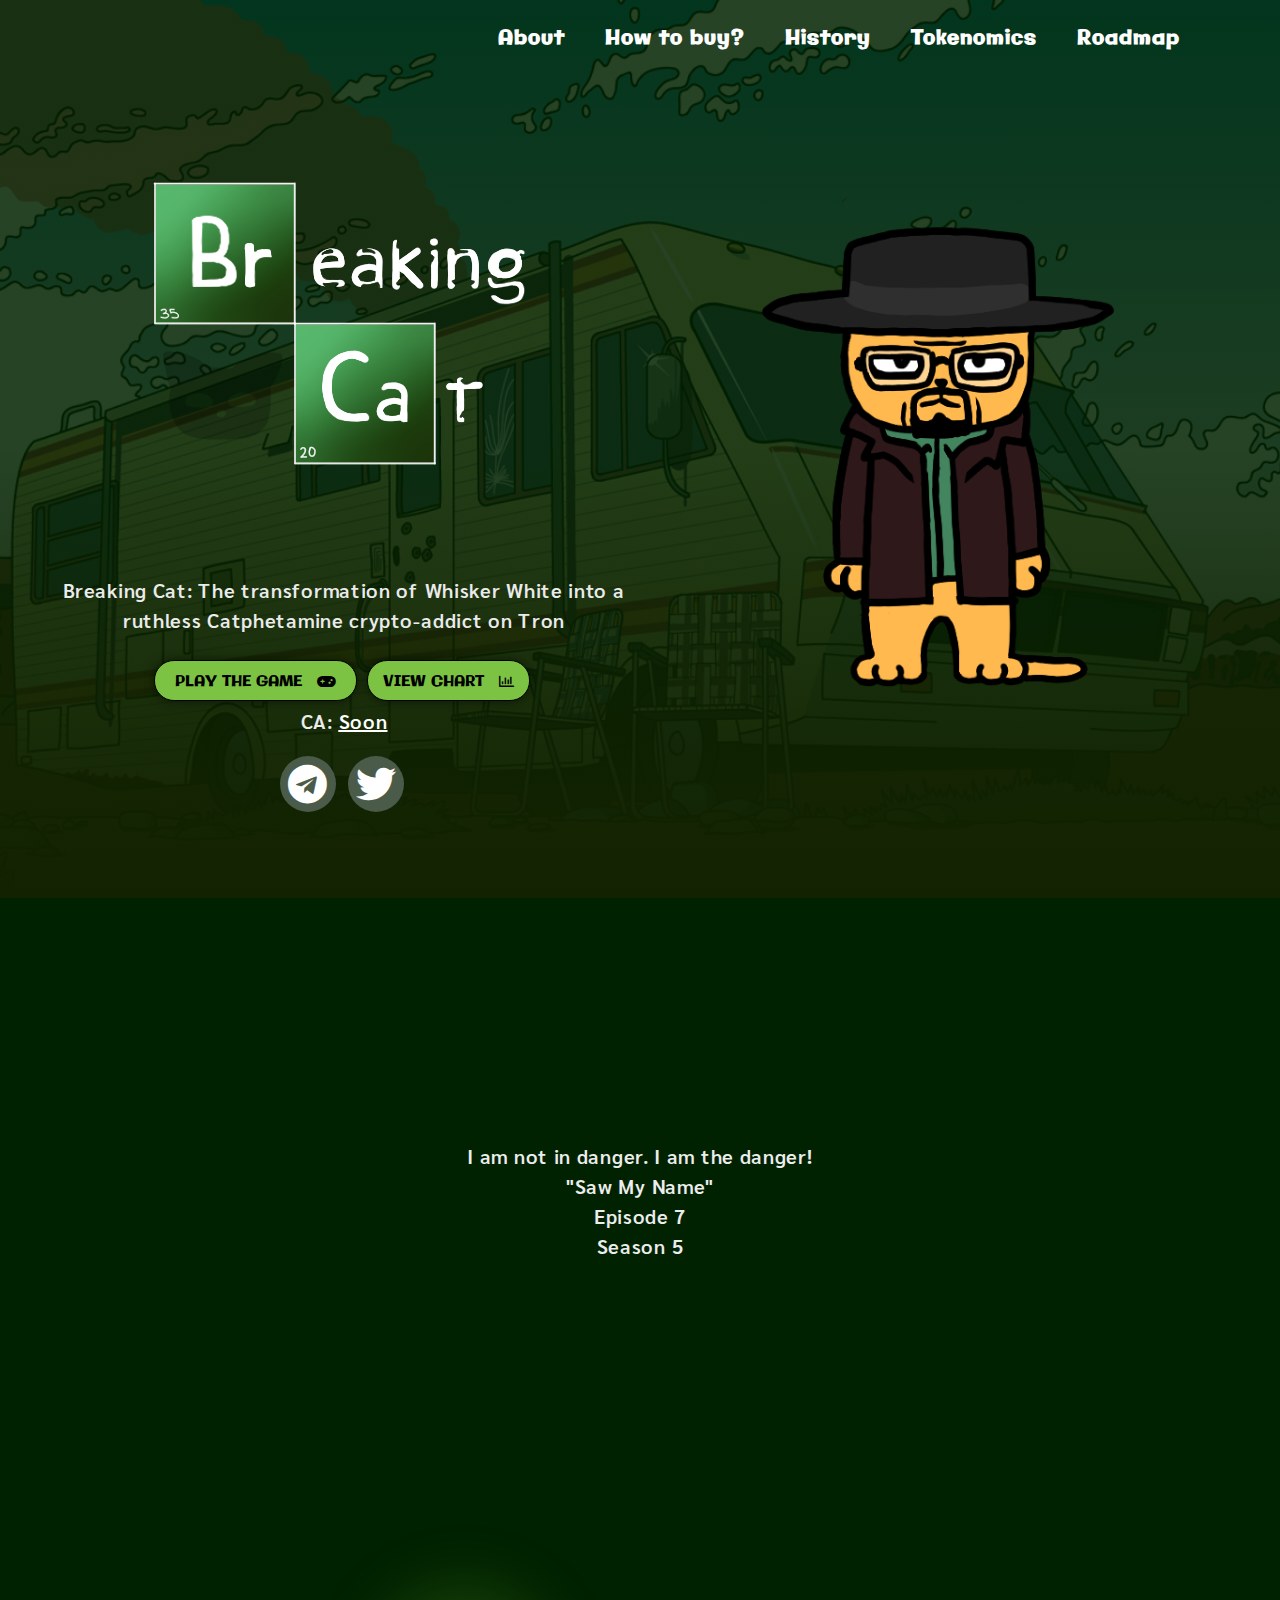
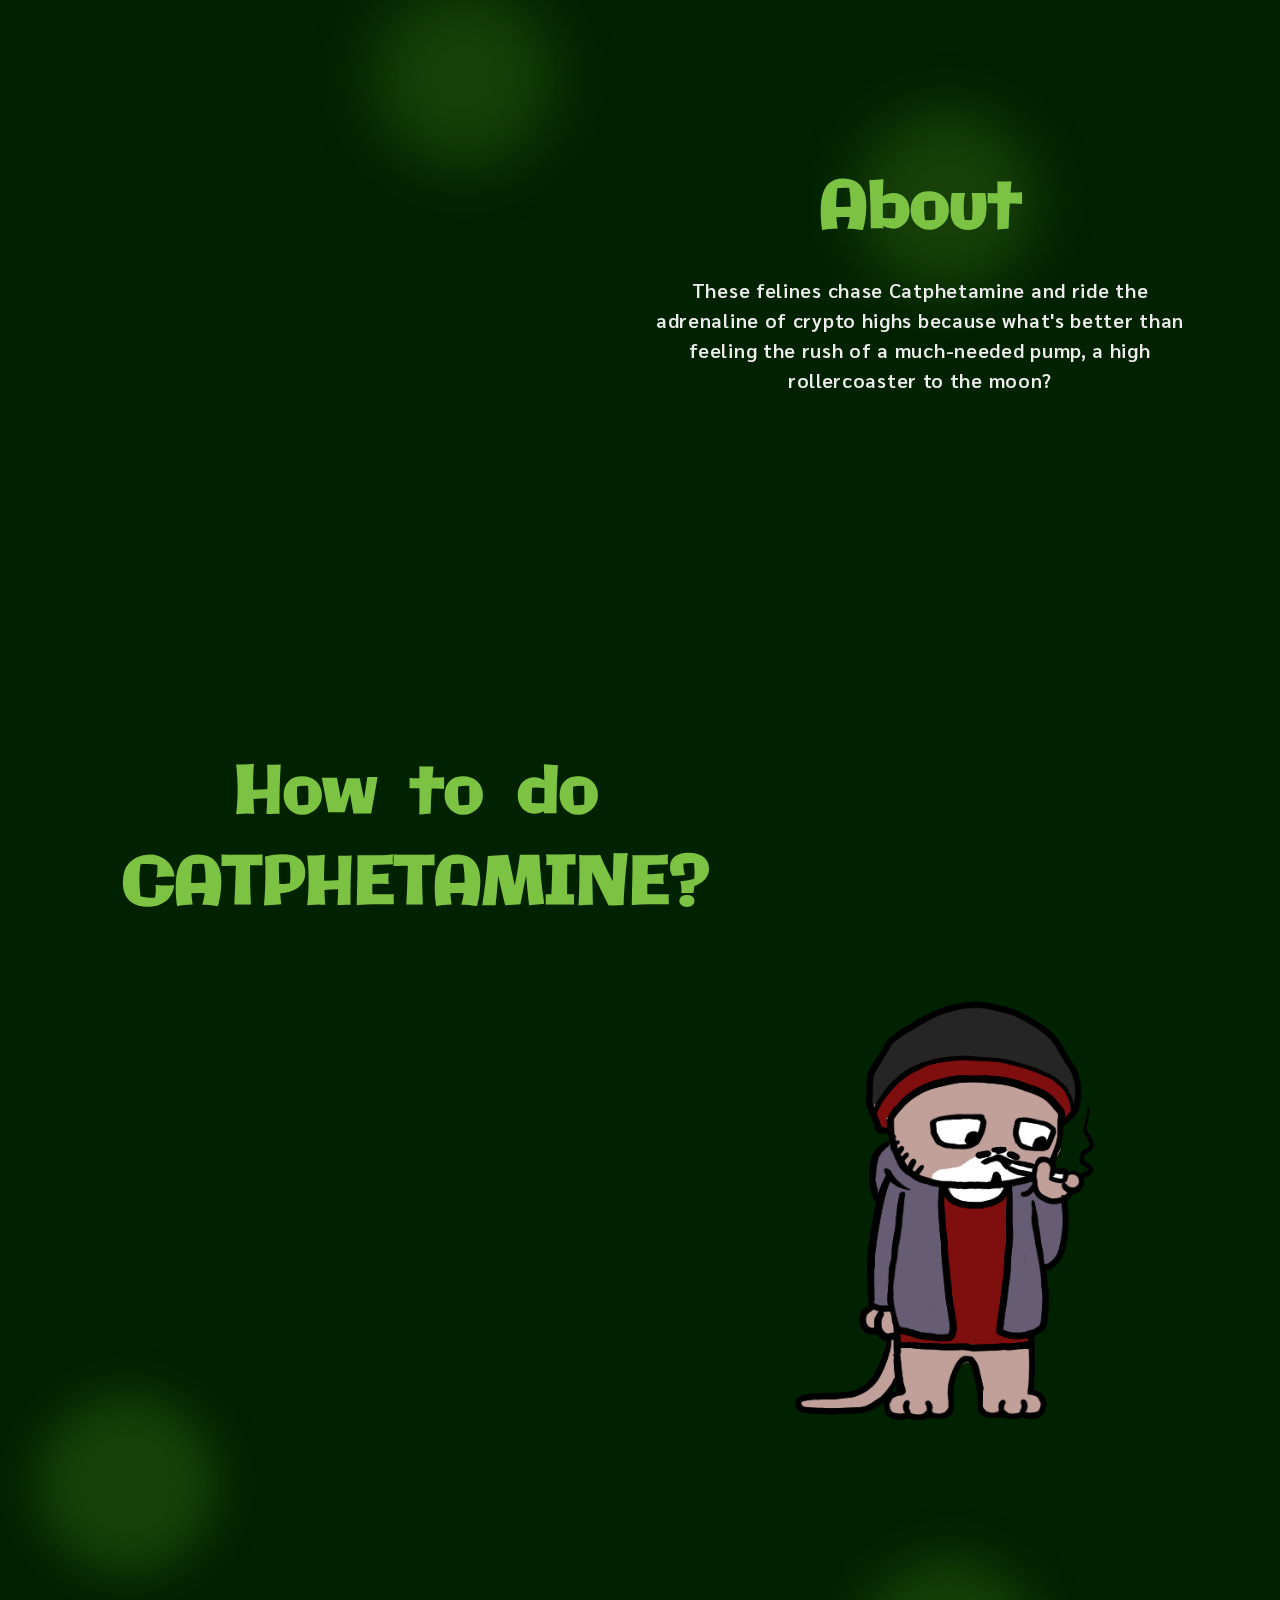
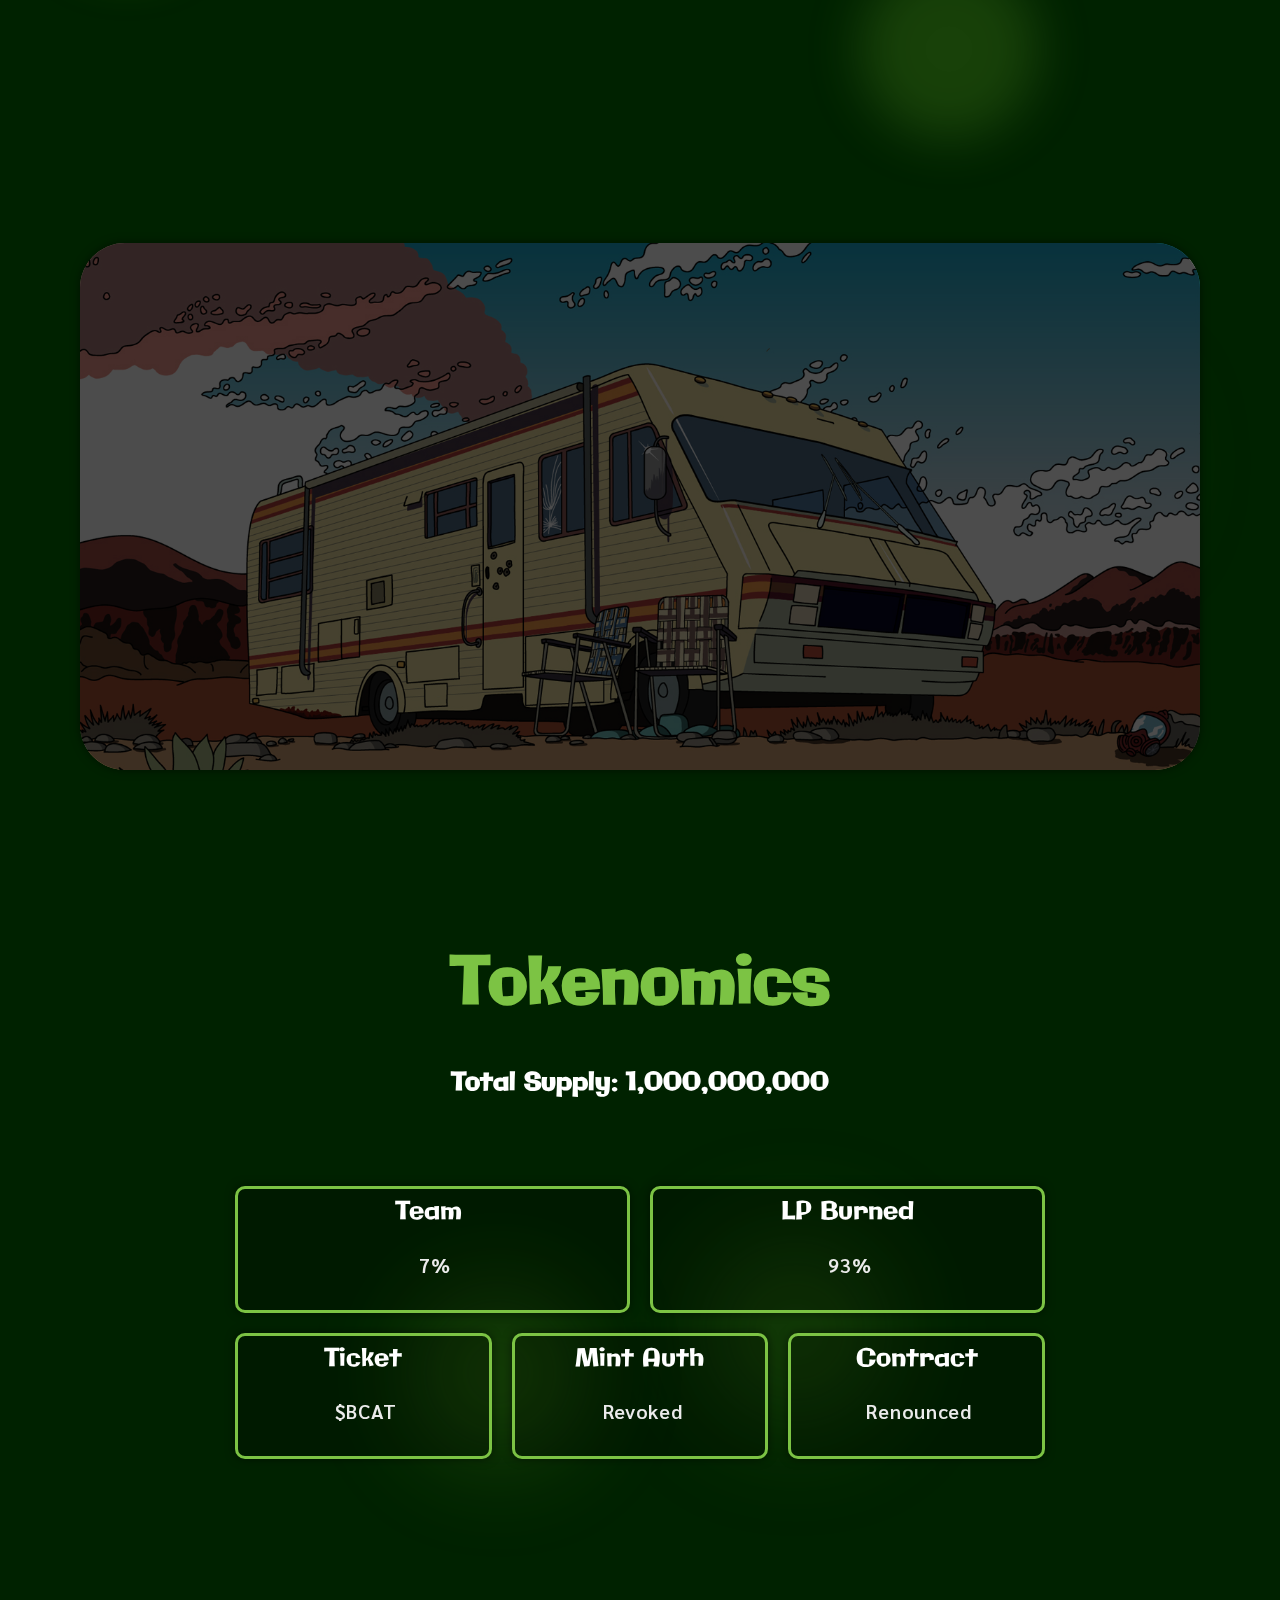
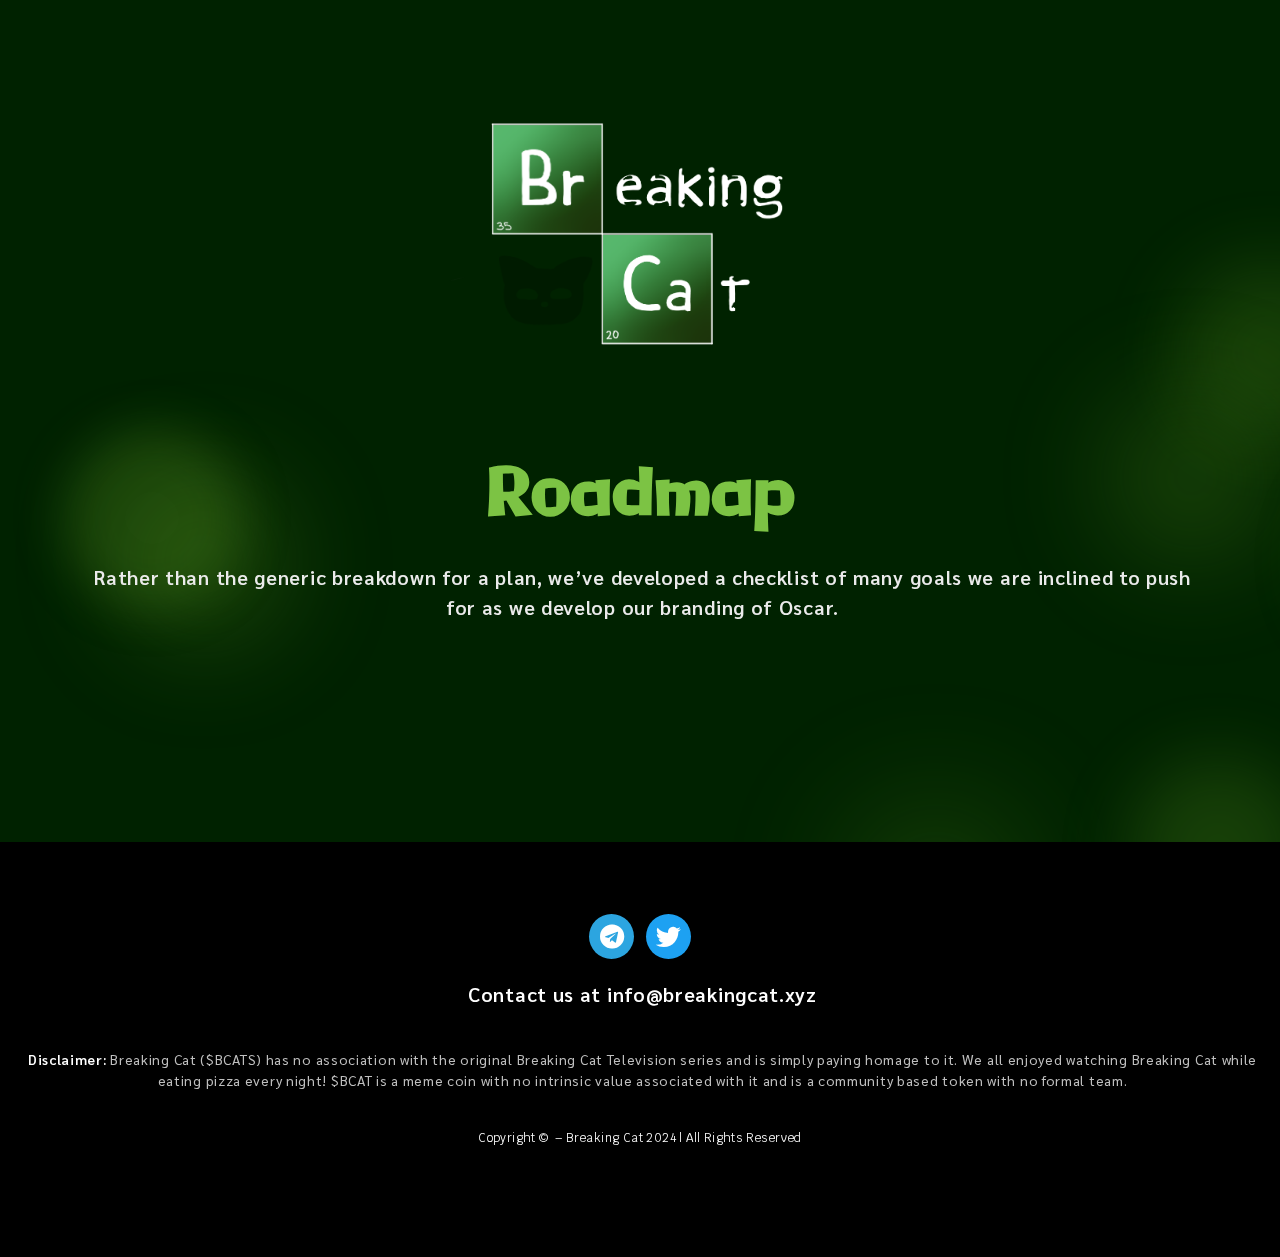
==== commit b26eba87: "Update index.html" ====
--- a/index.html
+++ b/index.html
@@ -167,7 +167,7 @@
 				<div class="elementor-element elementor-element-d06942c elementor-widget__width-auto elementor-mobile-align-justify elementor-widget-mobile__width-auto elementor-widget elementor-widget-button" data-id="d06942c" data-element_type="widget" data-widget_type="button.default">
 				<div class="elementor-widget-container">
 					<div class="elementor-button-wrapper">
-			<a class="elementor-button elementor-button-link elementor-size-sm elementor-animation-shrink" href="https://www.dextools.io/app/en/ether/pair-explorer/0x40de6fdca1eed2c19e336e47908a25a533647070" target="_blank">
+			<a class="elementor-button elementor-button-link elementor-size-sm elementor-animation-shrink" href="# target="_blank">
 						<span class="elementor-button-content-wrapper">
 						<span class="elementor-button-icon elementor-align-icon-right">
 				<i aria-hidden="true" class="far fa-chart-bar"></i>			</span>
--- a/wp-content/uploads/premium-addons-elementor/pa-frontend-8c4c152da.min0087.css
+++ b/wp-content/uploads/premium-addons-elementor/pa-frontend-8c4c152da.min0087.css
@@ -0,0 +1 @@
+@charset "UTF-8";.elementor-widget-premium-lottie .premium-lottie-animation{position:relative;display:-webkit-inline-flex;display:-ms-inline-flexbox;display:inline-flex;-webkit-transition:all .3s ease-in-out;transition:all .3s ease-in-out}.elementor-widget-premium-lottie .premium-lottie-animation a{position:absolute;left:0;top:0;width:100%;height:100%;z-index:2}.premium-title-bg-text:before{position:absolute;content:attr(data-background);top:0;left:0;text-align:left}.premium-bg-text-yes .elementor-widget-container:before{position:absolute;top:0;left:0;text-align:left}.premium-mask-yes .premium-dual-header-first-clip .premium-dual-header-first-span .premium-mask-span,.premium-mask-yes .premium-dual-header-second-clip .premium-mask-span{background:inherit}.premium-mask-yes .premium-mask-span{position:relative;overflow:hidden;display:-webkit-inline-flex!important;display:-ms-inline-flexbox!important;display:inline-flex!important}.premium-mask-yes .premium-mask-span::after{content:"";position:absolute;top:0;right:0;width:100%;height:100%;background-color:currentColor;-webkit-backface-visibility:visible;backface-visibility:visible}.premium-mask-active.premium-mask-tr .premium-mask-span::after{-webkit-animation:pa-mask-tr 1.7s cubic-bezier(1,0,.18,1) forwards;animation:pa-mask-tr 1.7s cubic-bezier(1,0,.18,1) forwards;-webkit-transform:translateX(-103%);-ms-transform:translateX(-103%);transform:translateX(-103%)}.premium-mask-active.premium-mask-tl .premium-mask-span::after{-webkit-animation:pa-mask-tl 1.7s cubic-bezier(1,0,.18,1) forwards;animation:pa-mask-tl 1.7s cubic-bezier(1,0,.18,1) forwards;-webkit-transform:translateX(103%);-ms-transform:translateX(103%);transform:translateX(103%)}.premium-mask-active.premium-mask-tb .premium-mask-span::after{-webkit-animation:pa-mask-tb 1.7s cubic-bezier(1,0,.18,1) forwards;animation:pa-mask-tb 1.7s cubic-bezier(1,0,.18,1) forwards;-webkit-transform:translateY(-103%);-ms-transform:translateY(-103%);transform:translateY(-103%)}.premium-mask-active.premium-mask-tt .premium-mask-span::after{-webkit-animation:pa-mask-tt 1.7s cubic-bezier(1,0,.18,1) forwards;animation:pa-mask-tt 1.7s cubic-bezier(1,0,.18,1) forwards;-webkit-transform:translateY(103%);-ms-transform:translateY(103%);transform:translateY(103%)}@-webkit-keyframes pa-mask-tr{0%{-webkit-transform:translateX(0);transform:translateX(0)}100%{-webkit-transform:translateX(103%);transform:translateX(103%)}}@keyframes pa-mask-tr{0%{-webkit-transform:translateX(0);transform:translateX(0)}100%{-webkit-transform:translateX(103%);transform:translateX(103%)}}@-webkit-keyframes pa-mask-tl{0%{-webkit-transform:translateX(0);transform:translateX(0)}100%{-webkit-transform:translateX(-103%);transform:translateX(-103%)}}@keyframes pa-mask-tl{0%{-webkit-transform:translateX(0);transform:translateX(0)}100%{-webkit-transform:translateX(-103%);transform:translateX(-103%)}}@-webkit-keyframes pa-mask-tb{0%{-webkit-transform:translateY(0);transform:translateY(0)}100%{-webkit-transform:translateY(103%);transform:translateY(103%)}}@keyframes pa-mask-tb{0%{-webkit-transform:translateY(0);transform:translateY(0)}100%{-webkit-transform:translateY(103%);transform:translateY(103%)}}@-webkit-keyframes pa-mask-tt{0%{-webkit-transform:translateY(0);transform:translateY(0)}100%{-webkit-transform:translateY(-103%);transform:translateY(-103%)}}@keyframes pa-mask-tt{0%{-webkit-transform:translateY(0);transform:translateY(0)}100%{-webkit-transform:translateY(-103%);transform:translateY(-103%)}}.premium-button .premium-lottie-animation,.premium-image-button .premium-lottie-animation{display:-webkit-flex;display:-ms-flexbox;display:flex}.premium-button svg,.premium-image-button svg{width:30px;height:30px}.premium-btn-block,.premium-btn-lg,.premium-btn-md,.premium-btn-sm{background-color:#eee;color:#042551;margin:0;text-decoration:none}.premium-btn-block:hover,.premium-btn-lg:hover,.premium-btn-md:hover,.premium-btn-sm:hover{background-color:#54595f;color:#eee}div[class*=elementor-widget-premium] .premium-btn-sm{padding:12px 24px;font-size:14px;line-height:1}div[class*=elementor-widget-premium] .premium-btn-md{padding:14px 26px;font-size:16px;line-height:1.2}div[class*=elementor-widget-premium] .premium-btn-lg{padding:16px 28px;font-size:18px;line-height:1.3333}div[class*=elementor-widget-premium] .premium-btn-block{font-size:18px;line-height:1;padding:20px 0;width:100%;text-align:center}.premium-button-text{display:inline-block;width:100%}.premium-mouse-detect-yes .premium-button-style6 .premium-button-style6-bg{position:absolute;z-index:0;top:0;left:0;width:0;height:0;border-radius:50%;display:block;-webkit-transform:translate(-50%,-50%);-ms-transform:translate(-50%,-50%);transform:translate(-50%,-50%);-webkit-transition:width .4s ease-in-out,height .4s ease-in-out;transition:width .4s ease-in-out,height .4s ease-in-out}.premium-mouse-detect-yes .premium-button-style6:hover .premium-button-style6-bg{width:225%;height:560px}.premium-mouse-detect-yes .premium-button-style6:before{width:0;height:0}.premium-loader{border:3px solid #f3f3f3;border-top-width:3px;border-top-style:solid;border-top-color:#f3f3f3;border-radius:50%;border-top:3px solid;border-top-color:#bbb;width:30px;height:30px;-webkit-animation:spin 2s linear infinite;animation:spin 2s linear infinite;margin:0 auto}.premium-svg-drawer *,.premium-svg-nodraw *{-webkit-transition:all .3s ease-in-out;transition:all .3s ease-in-out;-webkit-transition-property:stroke,fill,background-color;transition-property:stroke,fill,background-color}.premium-svg-drawer .no-transition,.premium-svg-nodraw .no-transition{-webkit-transition:none!important;transition:none!important}@-webkit-keyframes spin{0%{-webkit-transform:rotate(0);transform:rotate(0)}100%{-webkit-transform:rotate(360deg);transform:rotate(360deg)}}@keyframes spin{0%{-webkit-transform:rotate(0);transform:rotate(0)}100%{-webkit-transform:rotate(360deg);transform:rotate(360deg)}}.premium-error-notice{width:100%;padding:10px;color:#b94a48;background-color:#f2dede;border-color:#eed3d7;text-align:center}.premium-error-notice a{color:#252c59}.premium-addons__v-hidden{visibility:hidden;opacity:0}.premium-instafeed-share-container,.premium-pinterest-share-container,.premium-tiktok-share-container{padding:2px;display:-webkit-flex;display:-ms-flexbox;display:flex}.premium-instafeed-share-container .fa.fa-share,.premium-pinterest-share-container .fa.fa-share,.premium-tiktok-share-container .fa.fa-share{color:transparent}.premium-instafeed-share-container .fa.custom-fa,.premium-pinterest-share-container .fa.custom-fa,.premium-tiktok-share-container .fa.custom-fa{font-size:17px;-webkit-text-stroke-color:#595959;color:transparent}.premium-instafeed-share-container .fa.fa-share,.premium-pinterest-share-container .fa.fa-share{-webkit-text-stroke-width:2px}.premium-tiktok-share-container .fa.fa-share{-webkit-text-stroke-width:1px}.premium-instafeed-share-container{background-color:#fff}.premium-pinterest-share-container,.premium-tiktok-share-container{border-radius:12px}.premium-instafeed-share-menu,.premium-pinterest-share-menu,.premium-tiktok-share-menu{position:absolute;z-index:100;padding:20px 0;opacity:0;bottom:40px;visibility:hidden;background-color:#fff;width:-webkit-max-content;width:max-content;border-radius:4px;box-shadow:0 10px 20px rgba(0,0,0,.1)}.premium-instafeed-share-menu,.premium-pinterest-share-menu{left:10px}.premium-tiktok-share-menu{right:0;border-radius:20px;padding:15px 0}.premium-instafeed-share-button,.premium-pinterest-share-button,.premium-tiktok-share-button{padding:12px;position:relative;-webkit-flex:1;-ms-flex:1;flex:1;display:-webkit-flex;display:-ms-flexbox;display:flex;-webkit-align-items:center;-ms-flex-align:center;align-items:center;-webkit-transition:all .5s ease;transition:all .5s ease;cursor:pointer}.premium-instafeed-share-button:hover .premium-instafeed-share-menu{visibility:visible;opacity:1;z-index:100;-webkit-transition:all .5s ease;transition:all .5s ease}.premium-pinterest-share-button:hover .premium-pinterest-share-menu{visibility:visible;opacity:1;z-index:1000;-webkit-transition:all .5s ease;transition:all .5s ease}.premium-tiktok-share-button:hover .premium-tiktok-share-menu{visibility:visible;opacity:1;z-index:1000;-webkit-transition:all .5s ease;transition:all .5s ease}.premium-instafeed-sharer,.premium-pinterest-sharer,.premium-tiktok-sharer{font-size:16px;font-weight:200;line-height:22px;color:#595959}.premium-instafeed-share-item,.premium-pinterest-share-item,.premium-tiktok-share-item{word-break:keep-all!important;display:-webkit-flex;display:-ms-flexbox;display:flex;padding:0 20px;-webkit-align-items:center;-ms-flex-align:center;align-items:center;line-height:30px;font-weight:200}.premium-instafeed-share-item *,.premium-instafeed-share-item ::after,.premium-instafeed-share-item ::before,.premium-pinterest-share-item *,.premium-pinterest-share-item ::after,.premium-pinterest-share-item ::before,.premium-tiktok-share-item *,.premium-tiktok-share-item ::after,.premium-tiktok-share-item ::before{word-break:keep-all!important}.premium-instafeed-share-item i,.premium-pinterest-share-item i,.premium-tiktok-share-item i{text-align:center;-ms-flex-negative:0;-webkit-flex-shrink:0;flex-shrink:0;width:1.25em}.premium-tiktok-share-item{padding:6px 20px;line-height:0}.premium-instafeed-share-text,.premium-pinterest-share-text,.premium-tiktok-share-text{display:inline-block;-webkit-align-self:center;-ms-flex-item-align:center;align-self:center;font-size:13px;color:#595959}.if-fb{color:#4674d1}.if-tw{color:#23abff}.if-pi{color:#e60023}.if-link{color:#000}.premium-loading-animation__slide-up .premium-pinterest-feed__board-wrapper,.premium-loading-animation__slide-up .premium-pinterest-feed__content-wrapper,.premium-loading-animation__slide-up .premium-pinterest-feed__pin-outer-wrapper.premium-display-none,.premium-loading-animation__slide-up .premium-smart-listing__grid-item,.premium-loading-animation__slide-up .premium-tiktok-feed__video-outer-wrapper.premium-display-none{-webkit-transform:translateY(20px);-ms-transform:translateY(20px);transform:translateY(20px);opacity:0;-webkit-animation:pa-smart-slide-up .4s forwards;animation:pa-smart-slide-up .4s forwards}.premium-loading-animation__slide-down .premium-pinterest-feed__board-wrapper,.premium-loading-animation__slide-down .premium-pinterest-feed__content-wrapper,.premium-loading-animation__slide-down .premium-pinterest-feed__pin-outer-wrapper.premium-display-none,.premium-loading-animation__slide-down .premium-smart-listing__grid-item,.premium-loading-animation__slide-down .premium-tiktok-feed__video-outer-wrapper.premium-display-none{-webkit-transform:translateY(-20px);-ms-transform:translateY(-20px);transform:translateY(-20px);opacity:0;-webkit-animation:pa-smart-slide-down .4s forwards;animation:pa-smart-slide-down .4s forwards}.premium-loading-animation__slide-left .premium-pinterest-feed__board-wrapper,.premium-loading-animation__slide-left .premium-pinterest-feed__content-wrapper,.premium-loading-animation__slide-left .premium-pinterest-feed__pin-outer-wrapper.premium-display-none,.premium-loading-animation__slide-left .premium-smart-listing__grid-item,.premium-loading-animation__slide-left .premium-tiktok-feed__video-outer-wrapper.premium-display-none{-webkit-transform:translateX(20px);-ms-transform:translateX(20px);transform:translateX(20px);opacity:0;-webkit-animation:pa-smart-slide-left .4s forwards;animation:pa-smart-slide-left .4s forwards}.premium-loading-animation__slide-right .premium-pinterest-feed__board-wrapper,.premium-loading-animation__slide-right .premium-pinterest-feed__content-wrapper,.premium-loading-animation__slide-right .premium-pinterest-feed__pin-outer-wrapper.premium-display-none,.premium-loading-animation__slide-right .premium-smart-listing__grid-item,.premium-loading-animation__slide-right .premium-tiktok-feed__video-outer-wrapper.premium-display-none{-webkit-transform:translateX(-20px);-ms-transform:translateX(-20px);transform:translateX(-20px);opacity:0;-webkit-animation:pa-smart-slide-right .4s forwards;animation:pa-smart-slide-right .4s forwards}@-webkit-keyframes pa-smart-slide-up{0%{-webkit-transform:translateY(20px);transform:translateY(20px);opacity:0}100%{-webkit-transform:translateY(0);transform:translateY(0);opacity:1}}@keyframes pa-smart-slide-up{0%{-webkit-transform:translateY(20px);transform:translateY(20px);opacity:0}100%{-webkit-transform:translateY(0);transform:translateY(0);opacity:1}}@-webkit-keyframes pa-smart-slide-down{0%{-webkit-transform:translateY(-20px);transform:translateY(-20px);opacity:0}100%{-webkit-transform:translateY(0);transform:translateY(0);opacity:1}}@keyframes pa-smart-slide-down{0%{-webkit-transform:translateY(-20px);transform:translateY(-20px);opacity:0}100%{-webkit-transform:translateY(0);transform:translateY(0);opacity:1}}@-webkit-keyframes pa-smart-slide-left{0%{-webkit-transform:translateX(20px);transform:translateX(20px);opacity:0}100%{-webkit-transform:translateX(0);transform:translateX(0);opacity:1}}@keyframes pa-smart-slide-left{0%{-webkit-transform:translateX(20px);transform:translateX(20px);opacity:0}100%{-webkit-transform:translateX(0);transform:translateX(0);opacity:1}}@-webkit-keyframes pa-smart-slide-right{0%{-webkit-transform:translateX(-20px);transform:translateX(-20px);opacity:0}100%{-webkit-transform:translateX(0);transform:translateX(0);opacity:1}}@keyframes pa-smart-slide-right{0%{-webkit-transform:translateX(-20px);transform:translateX(-20px);opacity:0}100%{-webkit-transform:translateX(0);transform:translateX(0);opacity:1}}.premium-hover-effects__scale,.premium-hover-effects__zoomout{-webkit-transform:scale(1.2);-ms-transform:scale(1.2);transform:scale(1.2)}.premium-hover-effects__blur{-webkit-filter:blur(1px);filter:blur(1px)}.premium-hover-effects__gray{-webkit-filter:grayscale(100%);filter:grayscale(100%)}.premium-hover-effects__sepia{-webkit-filter:sepia(30%);filter:sepia(30%)}.premium-hover-effects__bright{-webkit-filter:brightness(1);filter:brightness(1)}.premium-hover-effects__trans{-webkit-transform:translateX(-15px) scale(1.1);-ms-transform:translateX(-15px) scale(1.1);transform:translateX(-15px) scale(1.1)}.premium-pinterest-feed__board-wrapper:hover .premium-hover-effects__zoomin,.premium-pinterest-feed__pin-wrapper:hover .premium-hover-effects__zoomin,.premium-tiktok-feed__video-wrapper:hover .premium-hover-effects__zoomin{-webkit-transform:scale(1.2);-ms-transform:scale(1.2);transform:scale(1.2)}.premium-pinterest-feed__board-wrapper:hover .premium-hover-effects__zoomout,.premium-pinterest-feed__pin-wrapper:hover .premium-hover-effects__zoomout,.premium-tiktok-feed__video-wrapper:hover .premium-hover-effects__zoomout{-webkit-transform:scale(1.1);-ms-transform:scale(1.1);transform:scale(1.1)}.premium-pinterest-feed__board-wrapper:hover .premium-hover-effects__scale,.premium-pinterest-feed__pin-wrapper:hover .premium-hover-effects__scale,.premium-tiktok-feed__video-wrapper:hover .premium-hover-effects__scale{-webkit-transform:scale(1.3) rotate(5deg);-ms-transform:scale(1.3) rotate(5deg);transform:scale(1.3) rotate(5deg)}.premium-pinterest-feed__board-wrapper:hover .premium-hover-effects__gray,.premium-pinterest-feed__pin-wrapper:hover .premium-hover-effects__gray,.premium-tiktok-feed__video-wrapper:hover .premium-hover-effects__gray{-webkit-filter:grayscale(0);filter:grayscale(0)}.premium-pinterest-feed__board-wrapper:hover .premium-hover-effects__blur,.premium-pinterest-feed__pin-wrapper:hover .premium-hover-effects__blur,.premium-tiktok-feed__video-wrapper:hover .premium-hover-effects__blur{-webkit-filter:blur(0);filter:blur(0)}.premium-pinterest-feed__board-wrapper:hover .premium-hover-effects__sepia,.premium-pinterest-feed__pin-wrapper:hover .premium-hover-effects__sepia,.premium-tiktok-feed__video-wrapper:hover .premium-hover-effects__sepia{-webkit-filter:sepia(0);filter:sepia(0)}.premium-pinterest-feed__board-wrapper:hover .premium-hover-effects__bright,.premium-pinterest-feed__pin-wrapper:hover .premium-hover-effects__bright,.premium-tiktok-feed__video-wrapper:hover .premium-hover-effects__bright{-webkit-filter:brightness(1.2);filter:brightness(1.2)}.premium-pinterest-feed__board-wrapper:hover .premium-hover-effects__trans,.premium-pinterest-feed__pin-wrapper:hover .premium-hover-effects__trans,.premium-tiktok-feed__video-wrapper:hover .premium-hover-effects__trans{-webkit-transform:translateX(0) scale(1.1);-ms-transform:translateX(0) scale(1.1);transform:translateX(0) scale(1.1)}--- a/wp-content/plugins/header-footer-elementor/assets/css/header-footer-elementor8a33.css
+++ b/wp-content/plugins/header-footer-elementor/assets/css/header-footer-elementor8a33.css
@@ -0,0 +1,33 @@
+.footer-width-fixer {
+    width: 100%;
+}
+
+/* Container fix for genesis themes */
+
+.ehf-template-genesis.ehf-header .site-header .wrap,
+.ehf-template-genesis.ehf-footer .site-footer .wrap,
+.ehf-template-generatepress.ehf-header .site-header .inside-header {
+    width: 100%;
+    padding: 0;
+    max-width: 100%;
+}
+
+/* Container fix for generatepress theme */
+
+.ehf-template-generatepress.ehf-header .site-header,
+.ehf-template-generatepress.ehf-footer .site-footer {
+    width: 100%;
+    padding: 0;
+    max-width: 100%;
+    background-color: transparent !important; /* override generatepress default white color for header */
+}
+
+.bhf-hidden {
+    display: none
+}
+
+/* Fix: Header hidden below the page content */
+.ehf-header #masthead {
+	z-index: 99;
+    position: relative;
+}
--- a/wp-content/plugins/elementor/assets/lib/eicons/css/elementor-icons.mind54b.css
+++ b/wp-content/plugins/elementor/assets/lib/eicons/css/elementor-icons.mind54b.css
@@ -0,0 +1,2 @@
+/*! elementor-icons - v5.29.0 - 15-02-2024 */
+@font-face{font-family:eicons;src:url(../fonts/eicons8016.eot?5.29.0);src:url(../fonts/eicons8016.eot?5.29.0#iefix) format("embedded-opentype"),url(../fonts/eicons8016.woff2?5.29.0) format("woff2"),url(../fonts/eicons8016.woff?5.29.0) format("woff"),url(../fonts/eicons8016.ttf?5.29.0) format("truetype"),url(../fonts/eicons8016.svg?5.29.0#eicon) format("svg");font-weight:400;font-style:normal}[class*=" eicon-"],[class^=eicon]{display:inline-block;font-family:eicons;font-size:inherit;font-weight:400;font-style:normal;font-variant:normal;line-height:1;text-rendering:auto;-webkit-font-smoothing:antialiased;-moz-osx-font-smoothing:grayscale}@keyframes a{0%{transform:rotate(0deg)}to{transform:rotate(359deg)}}.eicon-animation-spin{animation:a 2s infinite linear}.eicon-editor-link:before{content:"\e800"}.eicon-editor-unlink:before{content:"\e801"}.eicon-editor-external-link:before{content:"\e802"}.eicon-editor-close:before{content:"\e803"}.eicon-editor-list-ol:before{content:"\e804"}.eicon-editor-list-ul:before{content:"\e805"}.eicon-editor-bold:before{content:"\e806"}.eicon-editor-italic:before{content:"\e807"}.eicon-editor-underline:before{content:"\e808"}.eicon-editor-paragraph:before{content:"\e809"}.eicon-editor-h1:before{content:"\e80a"}.eicon-editor-h2:before{content:"\e80b"}.eicon-editor-h3:before{content:"\e80c"}.eicon-editor-h4:before{content:"\e80d"}.eicon-editor-h5:before{content:"\e80e"}.eicon-editor-h6:before{content:"\e80f"}.eicon-editor-quote:before{content:"\e810"}.eicon-editor-code:before{content:"\e811"}.eicon-elementor:before{content:"\e812"}.eicon-elementor-circle:before{content:"\e813"}.eicon-pojome:before{content:"\e814"}.eicon-plus:before{content:"\e815"}.eicon-menu-bar:before{content:"\e816"}.eicon-apps:before{content:"\e817"}.eicon-accordion:before{content:"\e818"}.eicon-alert:before{content:"\e819"}.eicon-animation-text:before{content:"\e81a"}.eicon-animation:before{content:"\e81b"}.eicon-banner:before{content:"\e81c"}.eicon-blockquote:before{content:"\e81d"}.eicon-button:before{content:"\e81e"}.eicon-call-to-action:before{content:"\e81f"}.eicon-captcha:before{content:"\e820"}.eicon-carousel:before{content:"\e821"}.eicon-checkbox:before{content:"\e822"}.eicon-columns:before{content:"\e823"}.eicon-countdown:before{content:"\e824"}.eicon-counter:before{content:"\e825"}.eicon-date:before{content:"\e826"}.eicon-divider-shape:before{content:"\e827"}.eicon-divider:before{content:"\e828"}.eicon-download-button:before{content:"\e829"}.eicon-dual-button:before{content:"\e82a"}.eicon-email-field:before{content:"\e82b"}.eicon-facebook-comments:before{content:"\e82c"}.eicon-facebook-like-box:before{content:"\e82d"}.eicon-form-horizontal:before{content:"\e82e"}.eicon-form-vertical:before{content:"\e82f"}.eicon-gallery-grid:before{content:"\e830"}.eicon-gallery-group:before{content:"\e831"}.eicon-gallery-justified:before{content:"\e832"}.eicon-gallery-masonry:before{content:"\e833"}.eicon-icon-box:before{content:"\e834"}.eicon-image-before-after:before{content:"\e835"}.eicon-image-box:before{content:"\e836"}.eicon-image-hotspot:before{content:"\e837"}.eicon-image-rollover:before{content:"\e838"}.eicon-info-box:before{content:"\e839"}.eicon-inner-section:before{content:"\e83a"}.eicon-mailchimp:before{content:"\e83b"}.eicon-menu-card:before{content:"\e83c"}.eicon-navigation-horizontal:before{content:"\e83d"}.eicon-nav-menu:before{content:"\e83e"}.eicon-navigation-vertical:before{content:"\e83f"}.eicon-number-field:before{content:"\e840"}.eicon-parallax:before{content:"\e841"}.eicon-php7:before{content:"\e842"}.eicon-post-list:before{content:"\e843"}.eicon-post-slider:before{content:"\e844"}.eicon-post:before{content:"\e845"}.eicon-posts-carousel:before{content:"\e846"}.eicon-posts-grid:before{content:"\e847"}.eicon-posts-group:before{content:"\e848"}.eicon-posts-justified:before{content:"\e849"}.eicon-posts-masonry:before{content:"\e84a"}.eicon-posts-ticker:before{content:"\e84b"}.eicon-price-list:before{content:"\e84c"}.eicon-price-table:before{content:"\e84d"}.eicon-radio:before{content:"\e84e"}.eicon-rtl:before{content:"\e84f"}.eicon-scroll:before{content:"\e850"}.eicon-search:before{content:"\e851"}.eicon-select:before{content:"\e852"}.eicon-share:before{content:"\e853"}.eicon-sidebar:before{content:"\e854"}.eicon-skill-bar:before{content:"\e855"}.eicon-slider-3d:before{content:"\e856"}.eicon-slider-album:before{content:"\e857"}.eicon-slider-device:before{content:"\e858"}.eicon-slider-full-screen:before{content:"\e859"}.eicon-slider-push:before{content:"\e85a"}.eicon-slider-vertical:before{content:"\e85b"}.eicon-slider-video:before{content:"\e85c"}.eicon-slides:before{content:"\e85d"}.eicon-social-icons:before{content:"\e85e"}.eicon-spacer:before{content:"\e85f"}.eicon-table:before{content:"\e860"}.eicon-tabs:before{content:"\e861"}.eicon-tel-field:before{content:"\e862"}.eicon-text-area:before{content:"\e863"}.eicon-text-field:before{content:"\e864"}.eicon-thumbnails-down:before{content:"\e865"}.eicon-thumbnails-half:before{content:"\e866"}.eicon-thumbnails-right:before{content:"\e867"}.eicon-time-line:before{content:"\e868"}.eicon-toggle:before{content:"\e869"}.eicon-url:before{content:"\e86a"}.eicon-t-letter:before{content:"\e86b"}.eicon-wordpress:before{content:"\e86c"}.eicon-text:before{content:"\e86d"}.eicon-anchor:before{content:"\e86e"}.eicon-bullet-list:before{content:"\e86f"}.eicon-code:before{content:"\e870"}.eicon-favorite:before{content:"\e871"}.eicon-google-maps:before{content:"\e872"}.eicon-image:before{content:"\e873"}.eicon-photo-library:before{content:"\e874"}.eicon-woocommerce:before{content:"\e875"}.eicon-youtube:before{content:"\e876"}.eicon-flip-box:before{content:"\e877"}.eicon-settings:before{content:"\e878"}.eicon-headphones:before{content:"\e879"}.eicon-testimonial:before{content:"\e87a"}.eicon-counter-circle:before{content:"\e87b"}.eicon-person:before{content:"\e87c"}.eicon-chevron-right:before{content:"\e87d"}.eicon-chevron-left:before{content:"\e87e"}.eicon-close:before{content:"\e87f"}.eicon-file-download:before{content:"\e880"}.eicon-save:before{content:"\e881"}.eicon-zoom-in:before{content:"\e882"}.eicon-shortcode:before{content:"\e883"}.eicon-nerd:before{content:"\e884"}.eicon-device-desktop:before{content:"\e885"}.eicon-device-tablet:before{content:"\e886"}.eicon-device-mobile:before{content:"\e887"}.eicon-document-file:before{content:"\e888"}.eicon-folder-o:before{content:"\e889"}.eicon-hypster:before{content:"\e88a"}.eicon-h-align-left:before{content:"\e88b"}.eicon-h-align-right:before{content:"\e88c"}.eicon-h-align-center:before{content:"\e88d"}.eicon-h-align-stretch:before{content:"\e88e"}.eicon-v-align-top:before{content:"\e88f"}.eicon-v-align-bottom:before{content:"\e890"}.eicon-v-align-middle:before{content:"\e891"}.eicon-v-align-stretch:before{content:"\e892"}.eicon-pro-icon:before{content:"\e893"}.eicon-mail:before{content:"\e894"}.eicon-lock-user:before{content:"\e895"}.eicon-testimonial-carousel:before{content:"\e896"}.eicon-media-carousel:before{content:"\e897"}.eicon-section:before{content:"\e898"}.eicon-column:before{content:"\e899"}.eicon-edit:before{content:"\e89a"}.eicon-clone:before{content:"\e89b"}.eicon-trash:before{content:"\e89c"}.eicon-play:before{content:"\e89d"}.eicon-angle-right:before{content:"\e89e"}.eicon-angle-left:before{content:"\e89f"}.eicon-animated-headline:before{content:"\e8a0"}.eicon-menu-toggle:before{content:"\e8a1"}.eicon-fb-embed:before{content:"\e8a2"}.eicon-fb-feed:before{content:"\e8a3"}.eicon-twitter-embed:before{content:"\e8a4"}.eicon-twitter-feed:before{content:"\e8a5"}.eicon-sync:before{content:"\e8a6"}.eicon-import-export:before{content:"\e8a7"}.eicon-check-circle:before{content:"\e8a8"}.eicon-library-save:before{content:"\e8a9"}.eicon-library-download:before{content:"\e8aa"}.eicon-insert:before{content:"\e8ab"}.eicon-preview-medium:before{content:"\e8ac"}.eicon-sort-down:before{content:"\e8ad"}.eicon-sort-up:before{content:"\e8ae"}.eicon-heading:before{content:"\e8af"}.eicon-logo:before{content:"\e8b0"}.eicon-meta-data:before{content:"\e8b1"}.eicon-post-content:before{content:"\e8b2"}.eicon-post-excerpt:before{content:"\e8b3"}.eicon-post-navigation:before{content:"\e8b4"}.eicon-yoast:before{content:"\e8b5"}.eicon-nerd-chuckle:before{content:"\e8b6"}.eicon-nerd-wink:before{content:"\e8b7"}.eicon-comments:before{content:"\e8b8"}.eicon-download-circle-o:before{content:"\e8b9"}.eicon-library-upload:before{content:"\e8ba"}.eicon-save-o:before{content:"\e8bb"}.eicon-upload-circle-o:before{content:"\e8bc"}.eicon-ellipsis-h:before{content:"\e8bd"}.eicon-ellipsis-v:before{content:"\e8be"}.eicon-arrow-left:before{content:"\e8bf"}.eicon-arrow-right:before{content:"\e8c0"}.eicon-arrow-up:before{content:"\e8c1"}.eicon-arrow-down:before{content:"\e8c2"}.eicon-play-o:before{content:"\e8c3"}.eicon-archive-posts:before{content:"\e8c4"}.eicon-archive-title:before{content:"\e8c5"}.eicon-featured-image:before{content:"\e8c6"}.eicon-post-info:before{content:"\e8c7"}.eicon-post-title:before{content:"\e8c8"}.eicon-site-logo:before{content:"\e8c9"}.eicon-site-search:before{content:"\e8ca"}.eicon-site-title:before{content:"\e8cb"}.eicon-plus-square:before{content:"\e8cc"}.eicon-minus-square:before{content:"\e8cd"}.eicon-cloud-check:before{content:"\e8ce"}.eicon-drag-n-drop:before{content:"\e8cf"}.eicon-welcome:before{content:"\e8d0"}.eicon-handle:before{content:"\e8d1"}.eicon-cart:before{content:"\e8d2"}.eicon-product-add-to-cart:before{content:"\e8d3"}.eicon-product-breadcrumbs:before{content:"\e8d4"}.eicon-product-categories:before{content:"\e8d5"}.eicon-product-description:before{content:"\e8d6"}.eicon-product-images:before{content:"\e8d7"}.eicon-product-info:before{content:"\e8d8"}.eicon-product-meta:before{content:"\e8d9"}.eicon-product-pages:before{content:"\e8da"}.eicon-product-price:before{content:"\e8db"}.eicon-product-rating:before{content:"\e8dc"}.eicon-product-related:before{content:"\e8dd"}.eicon-product-stock:before{content:"\e8de"}.eicon-product-tabs:before{content:"\e8df"}.eicon-product-title:before{content:"\e8e0"}.eicon-product-upsell:before{content:"\e8e1"}.eicon-products:before{content:"\e8e2"}.eicon-bag-light:before{content:"\e8e3"}.eicon-bag-medium:before{content:"\e8e4"}.eicon-bag-solid:before{content:"\e8e5"}.eicon-basket-light:before{content:"\e8e6"}.eicon-basket-medium:before{content:"\e8e7"}.eicon-basket-solid:before{content:"\e8e8"}.eicon-cart-light:before{content:"\e8e9"}.eicon-cart-medium:before{content:"\e8ea"}.eicon-cart-solid:before{content:"\e8eb"}.eicon-exchange:before{content:"\e8ec"}.eicon-preview-thin:before{content:"\e8ed"}.eicon-device-laptop:before{content:"\e8ee"}.eicon-collapse:before{content:"\e8ef"}.eicon-expand:before{content:"\e8f0"}.eicon-navigator:before{content:"\e8f1"}.eicon-plug:before{content:"\e8f2"}.eicon-dashboard:before{content:"\e8f3"}.eicon-typography:before{content:"\e8f4"}.eicon-info-circle-o:before{content:"\e8f5"}.eicon-integration:before{content:"\e8f6"}.eicon-plus-circle-o:before{content:"\e8f7"}.eicon-rating:before{content:"\e8f8"}.eicon-review:before{content:"\e8f9"}.eicon-tools:before{content:"\e8fa"}.eicon-loading:before{content:"\e8fb"}.eicon-sitemap:before{content:"\e8fc"}.eicon-click:before{content:"\e8fd"}.eicon-clock:before{content:"\e8fe"}.eicon-library-open:before{content:"\e8ff"}.eicon-warning:before{content:"\e900"}.eicon-flow:before{content:"\e901"}.eicon-cursor-move:before{content:"\e902"}.eicon-arrow-circle-left:before{content:"\e903"}.eicon-flash:before{content:"\e904"}.eicon-redo:before{content:"\e905"}.eicon-ban:before{content:"\e906"}.eicon-barcode:before{content:"\e907"}.eicon-calendar:before{content:"\e908"}.eicon-caret-left:before{content:"\e909"}.eicon-caret-right:before{content:"\e90a"}.eicon-caret-up:before{content:"\e90b"}.eicon-chain-broken:before{content:"\e90c"}.eicon-check-circle-o:before{content:"\e90d"}.eicon-check:before{content:"\e90e"}.eicon-chevron-double-left:before{content:"\e90f"}.eicon-chevron-double-right:before{content:"\e910"}.eicon-undo:before{content:"\e911"}.eicon-filter:before{content:"\e912"}.eicon-circle-o:before{content:"\e913"}.eicon-circle:before{content:"\e914"}.eicon-clock-o:before{content:"\e915"}.eicon-cog:before{content:"\e916"}.eicon-cogs:before{content:"\e917"}.eicon-commenting-o:before{content:"\e918"}.eicon-copy:before{content:"\e919"}.eicon-database:before{content:"\e91a"}.eicon-dot-circle-o:before{content:"\e91b"}.eicon-envelope:before{content:"\e91c"}.eicon-external-link-square:before{content:"\e91d"}.eicon-eyedropper:before{content:"\e91e"}.eicon-folder:before{content:"\e91f"}.eicon-font:before{content:"\e920"}.eicon-adjust:before{content:"\e921"}.eicon-lightbox:before{content:"\e922"}.eicon-heart-o:before{content:"\e923"}.eicon-history:before{content:"\e924"}.eicon-image-bold:before{content:"\e925"}.eicon-info-circle:before{content:"\e926"}.eicon-link:before{content:"\e927"}.eicon-long-arrow-left:before{content:"\e928"}.eicon-long-arrow-right:before{content:"\e929"}.eicon-caret-down:before{content:"\e92a"}.eicon-paint-brush:before{content:"\e92b"}.eicon-pencil:before{content:"\e92c"}.eicon-plus-circle:before{content:"\e92d"}.eicon-zoom-in-bold:before{content:"\e92e"}.eicon-sort-amount-desc:before{content:"\e92f"}.eicon-sign-out:before{content:"\e930"}.eicon-spinner:before{content:"\e931"}.eicon-square:before{content:"\e932"}.eicon-star-o:before{content:"\e933"}.eicon-star:before{content:"\e934"}.eicon-text-align-justify:before{content:"\e935"}.eicon-text-align-center:before{content:"\e936"}.eicon-tags:before{content:"\e937"}.eicon-text-align-left:before{content:"\e938"}.eicon-text-align-right:before{content:"\e939"}.eicon-close-circle:before{content:"\e93a"}.eicon-trash-o:before{content:"\e93b"}.eicon-font-awesome:before{content:"\e93c"}.eicon-user-circle-o:before{content:"\e93d"}.eicon-video-camera:before{content:"\e93e"}.eicon-heart:before{content:"\e93f"}.eicon-wrench:before{content:"\e940"}.eicon-help:before{content:"\e941"}.eicon-help-o:before{content:"\e942"}.eicon-zoom-out-bold:before{content:"\e943"}.eicon-plus-square-o:before{content:"\e944"}.eicon-minus-square-o:before{content:"\e945"}.eicon-minus-circle:before{content:"\e946"}.eicon-minus-circle-o:before{content:"\e947"}.eicon-code-bold:before{content:"\e948"}.eicon-cloud-upload:before{content:"\e949"}.eicon-search-bold:before{content:"\e94a"}.eicon-map-pin:before{content:"\e94b"}.eicon-meetup:before{content:"\e94c"}.eicon-slideshow:before{content:"\e94d"}.eicon-t-letter-bold:before{content:"\e94e"}.eicon-preferences:before{content:"\e94f"}.eicon-table-of-contents:before{content:"\e950"}.eicon-tv:before{content:"\e951"}.eicon-upload:before{content:"\e952"}.eicon-instagram-comments:before{content:"\e953"}.eicon-instagram-nested-gallery:before{content:"\e954"}.eicon-instagram-post:before{content:"\e955"}.eicon-instagram-video:before{content:"\e956"}.eicon-instagram-gallery:before{content:"\e957"}.eicon-instagram-likes:before{content:"\e958"}.eicon-facebook:before{content:"\e959"}.eicon-twitter:before{content:"\e95a"}.eicon-pinterest:before{content:"\e95b"}.eicon-frame-expand:before{content:"\e95c"}.eicon-frame-minimize:before{content:"\e95d"}.eicon-archive:before{content:"\e95e"}.eicon-colors-typography:before{content:"\e95f"}.eicon-custom:before{content:"\e960"}.eicon-footer:before{content:"\e961"}.eicon-header:before{content:"\e962"}.eicon-layout-settings:before{content:"\e963"}.eicon-lightbox-expand:before{content:"\e964"}.eicon-error-404:before{content:"\e965"}.eicon-theme-style:before{content:"\e966"}.eicon-search-results:before{content:"\e967"}.eicon-single-post:before{content:"\e968"}.eicon-site-identity:before{content:"\e969"}.eicon-theme-builder:before{content:"\e96a"}.eicon-download-bold:before{content:"\e96b"}.eicon-share-arrow:before{content:"\e96c"}.eicon-global-settings:before{content:"\e96d"}.eicon-user-preferences:before{content:"\e96e"}.eicon-lock:before{content:"\e96f"}.eicon-export-kit:before{content:"\e970"}.eicon-import-kit:before{content:"\e971"}.eicon-lottie:before{content:"\e972"}.eicon-products-archive:before{content:"\e973"}.eicon-single-product:before{content:"\e974"}.eicon-disable-trash-o:before{content:"\e975"}.eicon-single-page:before{content:"\e976"}.eicon-wordpress-light:before{content:"\e977"}.eicon-cogs-check:before{content:"\e978"}.eicon-custom-css:before{content:"\e979"}.eicon-global-colors:before{content:"\e97a"}.eicon-globe:before{content:"\e97b"}.eicon-typography-1:before{content:"\e97c"}.eicon-background:before{content:"\e97d"}.eicon-device-responsive:before{content:"\e97e"}.eicon-device-wide:before{content:"\e97f"}.eicon-code-highlight:before{content:"\e980"}.eicon-video-playlist:before{content:"\e981"}.eicon-download-kit:before{content:"\e982"}.eicon-kit-details:before{content:"\e983"}.eicon-kit-parts:before{content:"\e984"}.eicon-kit-upload:before{content:"\e985"}.eicon-kit-plugins:before{content:"\e986"}.eicon-kit-upload-alt:before{content:"\e987"}.eicon-hotspot:before{content:"\e988"}.eicon-paypal-button:before{content:"\e989"}.eicon-shape:before{content:"\e98a"}.eicon-wordart:before{content:"\e98b"}.eicon-checkout:before{content:"\e98c"}.eicon-container:before{content:"\e98d"}.eicon-flip:before{content:"\e98e"}.eicon-info:before{content:"\e98f"}.eicon-my-account:before{content:"\e990"}.eicon-purchase-summary:before{content:"\e991"}.eicon-page-transition:before{content:"\e992"}.eicon-spotify:before{content:"\e993"}.eicon-stripe-button:before{content:"\e994"}.eicon-woo-settings:before{content:"\e995"}.eicon-woo-cart:before{content:"\e996"}.eicon-grow:before{content:"\e997"}.eicon-order-end:before{content:"\e998"}.eicon-nowrap:before{content:"\e999"}.eicon-order-start:before{content:"\e99a"}.eicon-progress-tracker:before{content:"\e99b"}.eicon-shrink:before{content:"\e99c"}.eicon-wrap:before{content:"\e99d"}.eicon-align-center-h:before{content:"\e99e"}.eicon-align-center-v:before{content:"\e99f"}.eicon-align-end-h:before{content:"\e9a0"}.eicon-align-end-v:before{content:"\e9a1"}.eicon-align-start-h:before{content:"\e9a2"}.eicon-align-start-v:before{content:"\e9a3"}.eicon-align-stretch-h:before{content:"\e9a4"}.eicon-align-stretch-v:before{content:"\e9a5"}.eicon-justify-center-h:before{content:"\e9a6"}.eicon-justify-center-v:before{content:"\e9a7"}.eicon-justify-end-h:before{content:"\e9a8"}.eicon-justify-end-v:before{content:"\e9a9"}.eicon-justify-space-around-h:before{content:"\e9aa"}.eicon-justify-space-around-v:before{content:"\e9ab"}.eicon-justify-space-between-h:before{content:"\e9ac"}.eicon-justify-space-between-v:before{content:"\e9ad"}.eicon-justify-space-evenly-h:before{content:"\e9ae"}.eicon-justify-space-evenly-v:before{content:"\e9af"}.eicon-justify-start-h:before{content:"\e9b0"}.eicon-justify-start-v:before{content:"\e9b1"}.eicon-woocommerce-cross-sells:before{content:"\e9b2"}.eicon-woocommerce-notices:before{content:"\e9b3"}.eicon-inner-container:before{content:"\e9b4"}.eicon-warning-full:before{content:"\e9b5"}.eicon-exit:before{content:"\e9b6"}.eicon-loop-builder:before{content:"\e9b7"}.eicon-notes:before{content:"\e9b8"}.eicon-read:before{content:"\e9b9"}.eicon-unread:before{content:"\e9ba"}.eicon-carousel-loop:before{content:"\e9bb"}.eicon-mega-menu:before{content:"\eb78"}.eicon-nested-carousel:before{content:"\e9bd"}.eicon-ai:before{content:"\e9be"}.eicon-taxonomy-filter:before{content:"\eb7d"}.eicon-container-grid:before{content:"\ef02"}.eicon-upgrade:before{content:"\e9c1"}.eicon-advanced:before{content:"\eb84"}.eicon-notification:before{content:"\e9c3"}.eicon-light-mode:before{content:"\e9c4"}.eicon-dark-mode:before{content:"\e9c5"}.eicon-upgrade-crown:before{content:"\e9c6"}.eicon-eye:before{content:"\e8ac"}.eicon-elementor-square:before{content:"\e813"}--- a/wp-content/uploads/elementor/css/post-10cfd3.css
+++ b/wp-content/uploads/elementor/css/post-10cfd3.css
@@ -0,0 +1 @@
+.elementor-kit-10{--e-global-color-primary:#6EC1E4;--e-global-color-secondary:#54595F;--e-global-color-text:#7A7A7A;--e-global-color-accent:#2b2c2b;--e-global-typography-primary-font-family:"Roboto";--e-global-typography-primary-font-weight:600;--e-global-typography-secondary-font-family:"Roboto Slab";--e-global-typography-secondary-font-weight:400;--e-global-typography-text-font-family:"Roboto";--e-global-typography-text-font-weight:400;--e-global-typography-accent-font-family:"Roboto";--e-global-typography-accent-font-weight:500;}.elementor-section.elementor-section-boxed > .elementor-container{max-width:1140px;}.e-con{--container-max-width:1140px;}.elementor-widget:not(:last-child){margin-block-end:20px;}.elementor-element{--widgets-spacing:20px 20px;}{}h1.entry-title{display:var(--page-title-display);}.elementor-kit-10 e-page-transition{background-color:#FFBC7D;}@media(max-width:1024px){.elementor-section.elementor-section-boxed > .elementor-container{max-width:1024px;}.e-con{--container-max-width:1024px;}}@media(max-width:767px){.elementor-section.elementor-section-boxed > .elementor-container{max-width:767px;}.e-con{--container-max-width:767px;}}--- a/wp-content/plugins/elementor-pro/assets/css/frontend-lite.min5829.css
+++ b/wp-content/plugins/elementor-pro/assets/css/frontend-lite.min5829.css
@@ -0,0 +1,2 @@
+/*! elementor-pro - v3.15.0 - 09-08-2023 */
+.elementor-bg-transform .elementor-bg{will-change:transform}.elementor-bg-transform-zoom-in:hover .elementor-bg,.elementor-bg-transform-zoom-out .elementor-bg{transform:scale(1.2)}.elementor-bg-transform-zoom-out:hover .elementor-bg{transform:scale(1)}.elementor-bg-transform-move-left .elementor-bg{transform:scale(1.2) translateX(8%)}.elementor-bg-transform-move-left:hover .elementor-bg,.elementor-bg-transform-move-right .elementor-bg{transform:scale(1.2) translateX(-8%)}.elementor-bg-transform-move-right:hover .elementor-bg{transform:scale(1.2) translateX(8%)}.elementor-bg-transform-move-up .elementor-bg{transform:scale(1.2) translateY(8%)}.elementor-bg-transform-move-down .elementor-bg,.elementor-bg-transform-move-up:hover .elementor-bg{transform:scale(1.2) translateY(-8%)}.elementor-bg-transform-move-down:hover .elementor-bg{transform:scale(1.2) translateY(8%)}.elementor-animated-content{--translate:0,0}.elementor-animated-content:focus .elementor-animated-item--grow,.elementor-animated-content:hover .elementor-animated-item--grow{transform:scale(1.1)}.elementor-animated-content:focus .elementor-animated-item--shrink,.elementor-animated-content:hover .elementor-animated-item--shrink{transform:scale(.85)}.elementor-animated-content:focus .elementor-animated-item--shrink-contained,.elementor-animated-content:hover .elementor-animated-item--shrink-contained{transform:scale(1)}.elementor-animated-content:focus .elementor-animated-item--enter-zoom-in,.elementor-animated-content:focus .elementor-animated-item--enter-zoom-out,.elementor-animated-content:focus .elementor-animated-item--fade-in,.elementor-animated-content:hover .elementor-animated-item--enter-zoom-in,.elementor-animated-content:hover .elementor-animated-item--enter-zoom-out,.elementor-animated-content:hover .elementor-animated-item--fade-in{transform:scale(1);opacity:1}.elementor-animated-content:focus .elementor-animated-item--exit-zoom-in,.elementor-animated-content:focus .elementor-animated-item--exit-zoom-out,.elementor-animated-content:focus .elementor-animated-item--fade-out,.elementor-animated-content:hover .elementor-animated-item--exit-zoom-in,.elementor-animated-content:hover .elementor-animated-item--exit-zoom-out,.elementor-animated-content:hover .elementor-animated-item--fade-out{opacity:0}.elementor-animated-content:focus .elementor-animated-item--exit-zoom-out,.elementor-animated-content:hover .elementor-animated-item--exit-zoom-out{transform:scale(.2)}.elementor-animated-content:focus .elementor-animated-item--exit-zoom-in,.elementor-animated-content:hover .elementor-animated-item--exit-zoom-in{transform:scale(2)}.elementor-animated-content:focus .elementor-animated-item--enter-from-bottom,.elementor-animated-content:focus .elementor-animated-item--enter-from-left,.elementor-animated-content:focus .elementor-animated-item--enter-from-right,.elementor-animated-content:focus .elementor-animated-item--enter-from-top,.elementor-animated-content:hover .elementor-animated-item--enter-from-bottom,.elementor-animated-content:hover .elementor-animated-item--enter-from-left,.elementor-animated-content:hover .elementor-animated-item--enter-from-right,.elementor-animated-content:hover .elementor-animated-item--enter-from-top{opacity:1;transform:translateY(0) translateX(0)}.elementor-animated-content:focus .elementor-animated-item--exit-to-right,.elementor-animated-content:hover .elementor-animated-item--exit-to-right{transform:translateX(1000px)}.elementor-animated-content:focus .elementor-animated-item--exit-to-left,.elementor-animated-content:hover .elementor-animated-item--exit-to-left{transform:translateX(-1000px)}.elementor-animated-content:focus .elementor-animated-item--exit-to-top,.elementor-animated-content:hover .elementor-animated-item--exit-to-top{transform:translateY(-600px)}.elementor-animated-content:focus .elementor-animated-item--exit-to-bottom,.elementor-animated-content:hover .elementor-animated-item--exit-to-bottom{transform:translateY(600px)}.elementor-animated-content:focus .elementor-animated-item--exit-to-bottom,.elementor-animated-content:focus .elementor-animated-item--exit-to-left,.elementor-animated-content:focus .elementor-animated-item--exit-to-right,.elementor-animated-content:focus .elementor-animated-item--exit-to-top,.elementor-animated-content:hover .elementor-animated-item--exit-to-bottom,.elementor-animated-content:hover .elementor-animated-item--exit-to-left,.elementor-animated-content:hover .elementor-animated-item--exit-to-right,.elementor-animated-content:hover .elementor-animated-item--exit-to-top{opacity:0}.elementor-animated-content:focus .elementor-animated-item--move-right,.elementor-animated-content:hover .elementor-animated-item--move-right{transform:translateX(30px)}.elementor-animated-content:focus .elementor-animated-item--move-left,.elementor-animated-content:hover .elementor-animated-item--move-left{transform:translateX(-30px)}.elementor-animated-content:focus .elementor-animated-item--move-up,.elementor-animated-content:hover .elementor-animated-item--move-up{transform:translateY(-30px)}.elementor-animated-content:focus .elementor-animated-item--move-down,.elementor-animated-content:hover .elementor-animated-item--move-down{transform:translateY(30px)}.elementor-animated-content:focus .elementor-animated-item--move-contained-right,.elementor-animated-content:hover .elementor-animated-item--move-contained-right{--translate:8%,0}.elementor-animated-content:focus .elementor-animated-item--move-contained-left,.elementor-animated-content:hover .elementor-animated-item--move-contained-left{--translate:-8%,0}.elementor-animated-content:focus .elementor-animated-item--move-contained-top,.elementor-animated-content:hover .elementor-animated-item--move-contained-top{--translate:0,-8%}.elementor-animated-content:focus .elementor-animated-item--move-contained-bottom,.elementor-animated-content:hover .elementor-animated-item--move-contained-bottom{--translate:0,8%}.elementor-animated-content [class^=elementor-animated-item]{will-change:transform,opacity}.elementor-animated-content .elementor-animated-item--shrink-contained{transform:scale(1.17)}.elementor-animated-content .elementor-animated-item--enter-zoom-in{transform:scale(.2)}.elementor-animated-content .elementor-animated-item--enter-zoom-out{transform:scale(2)}.elementor-animated-content .elementor-animated-item--enter-zoom-in,.elementor-animated-content .elementor-animated-item--enter-zoom-out,.elementor-animated-content .elementor-animated-item--fade-in{opacity:0}.elementor-animated-content .elementor-animated-item--exit-zoom-in,.elementor-animated-content .elementor-animated-item--exit-zoom-out,.elementor-animated-content .elementor-animated-item--fade-out{opacity:1;transform:scale(1)}.elementor-animated-content .elementor-animated-item--enter-from-right{transform:translateX(1000px)}.elementor-animated-content .elementor-animated-item--enter-from-left{transform:translateX(-1000px)}.elementor-animated-content .elementor-animated-item--enter-from-top{transform:translateY(-600px)}.elementor-animated-content .elementor-animated-item--enter-from-bottom{transform:translateY(500px)}.elementor-animated-content .elementor-animated-item--enter-from-bottom,.elementor-animated-content .elementor-animated-item--enter-from-left,.elementor-animated-content .elementor-animated-item--enter-from-right,.elementor-animated-content .elementor-animated-item--enter-from-top{opacity:0}.elementor-animated-content .elementor-animated-item--exit-to-bottom,.elementor-animated-content .elementor-animated-item--exit-to-left,.elementor-animated-content .elementor-animated-item--exit-to-right,.elementor-animated-content .elementor-animated-item--exit-to-top{opacity:1;transform:translateY(0) translateX(0)}.elementor-animated-content .elementor-animated-item--move-contained-bottom,.elementor-animated-content .elementor-animated-item--move-contained-left,.elementor-animated-content .elementor-animated-item--move-contained-right,.elementor-animated-content .elementor-animated-item--move-contained-top{transform:scale(1.2) translate(var(--translate))}.elementor-editor-active .elementor.elementor-edit-mode .elementor-widget.elementor-global-widget:hover{outline:1px solid var(--e-p-border-global)}.elementor-editor-active .elementor.elementor-edit-mode .elementor-global-widget .elementor-editor-widget-settings{background-color:var(--e-p-border-global)}.elementor-editor-active .elementor.elementor-edit-mode .elementor-global-widget .elementor-editor-widget-settings .elementor-editor-element-setting{background-color:var(--e-p-border-global);color:var(--e-p-border-global-invert)}.elementor-editor-active .elementor.elementor-edit-mode .elementor-global-widget .elementor-editor-widget-settings .elementor-editor-element-setting:hover{background-color:var(--e-p-border-global-hover)}.elementor-editor-active .elementor.elementor-edit-mode .elementor-global-widget .elementor-editor-widget-settings .elementor-editor-element-setting.elementor-editor-element-save{display:none}.elementor-theme-builder-content-area{height:400px}.elementor-location-footer:before,.elementor-location-header:before{content:"";display:table;clear:both}.elementor-posts.elementor-posts--skin-archive_full_content article.elementor-post{display:block}.elementor-sticky--active{z-index:99}.e-con.elementor-sticky--active,.e-container.elementor-sticky--active{z-index:var(--z-index,99)}.e-con .e-con.elementor-sticky--active,.e-con .e-container.elementor-sticky--active,.e-container .e-con.elementor-sticky--active,.e-container .e-container.elementor-sticky--active{padding-left:var(--padding-left);padding-right:var(--padding-right)}[data-elementor-type=popup] .elementor-section-wrap:not(:empty)+#elementor-add-new-section,[data-elementor-type=popup]:not(.elementor-edit-area){display:none}.elementor-popup-modal{display:flex;pointer-events:none;background-color:transparent;-webkit-user-select:auto;-moz-user-select:auto;user-select:auto}.elementor-popup-modal .dialog-buttons-wrapper,.elementor-popup-modal .dialog-header{display:none}.elementor-popup-modal .dialog-close-button{display:none;top:20px;margin-top:0;right:20px;opacity:1;z-index:9999;pointer-events:all}.elementor-popup-modal .dialog-close-button svg{fill:#1f2124;height:1em;width:1em}.elementor-popup-modal .dialog-widget-content{background-color:#fff;width:auto;overflow:visible;max-width:100%;max-height:100%;border-radius:0;box-shadow:none;pointer-events:all}.elementor-popup-modal .dialog-message{width:640px;max-width:100vw;max-height:100vh;padding:0;overflow:auto;display:flex}.elementor-popup-modal .elementor{width:100%}.elementor-motion-effects-element,.elementor-motion-effects-layer{transition-property:transform,opacity;transition-timing-function:cubic-bezier(0,.33,.07,1.03);transition-duration:1s}.elementor-motion-effects-container{position:absolute;top:0;left:0;width:100%;height:100%;overflow:hidden;transform-origin:var(--e-transform-origin-y) var(--e-transform-origin-x)}.elementor-motion-effects-layer{position:absolute;top:0;left:0;background-repeat:no-repeat;background-size:cover}.elementor-motion-effects-perspective{perspective:1200px}.elementor-motion-effects-element{transform-origin:var(--e-transform-origin-y) var(--e-transform-origin-x)}--- a/wp-content/plugins/sticky-header-effects-for-elementor/assets/css/she-header-style744a.css
+++ b/wp-content/plugins/sticky-header-effects-for-elementor/assets/css/she-header-style744a.css
@@ -0,0 +1,82 @@
+/*------------------------------------------------------------------
+
+Sticky Header Effects Style
+
+-------------------------------------------------------------------*/
+
+/* MAIN HEADER */
+.header,
+.she-header-yes,
+.she-header-yes.e-con,
+.she-header {
+	transition: all 0.4s ease-in-out, height 0.4s ease-in-out, background-color 0.4s ease-in-out, border-bottom-width 0.4s ease-in-out, border-bottom-color 0.4s ease-in-out, margin 0s !important;
+	width: 100% !important;
+	max-width: 100%;
+	z-index: 9999;
+}
+
+/* STICKY HEADER */
+.she-header {
+	margin-bottom: 0;
+	margin-top: 0;
+	padding-bottom: 0;
+	padding-top: 0;
+}
+
+.she-header:not(.elementor-sticky) {
+	position: fixed !important;
+	top: 0 !important;
+}
+
+/* BLURRY HEADER */
+.she-header.she-blur-yes {
+	-webkit-backdrop-filter: saturate(180%) blur(20px);
+	backdrop-filter: saturate(180%) blur(20px);
+}
+
+/* HIDE HEADER */
+.headerup {
+	-ms-transform: translateY(-110vh) !important;
+	-o-transition: transform 0.4s ease-in-out !important;
+	-webkit-transform: translateY(-110vh) !important;
+	-webkit-transition: transform 0.4s ease-in-out !important;
+	-webkit-transition: -webkit-transform 0.4s ease-in-out !important;
+	transform: translateY(-110vh) !important;
+	transition: transform 0.4s ease-in-out !important;
+}
+
+/* HEADER LOGO */
+.she-header-yes .elementor-widget-theme-site-logo,
+.she-header-yes .elementor-widget-image,
+.she-header-yes .logo,
+.she-header-yes .elementor-widget-theme-site-logo img,
+.she-header-yes .elementor-widget-image img,
+.she-header-yes .logo img {
+	transition: all 0.4s ease-in-out !important;
+}
+
+/* TRANSPARENT HEADER */
+.she-header-transparent-yes,
+.elementor-editor-active .she-header-transparent-yes {
+	transition: all 0.4s ease-in-out, top 0s;
+	width: 100%;
+	background-color: rgba(0, 0, 0, 0) !important;
+	position: absolute !important;
+	z-index: 99;
+}
+
+/* ADMIN BAR OFFSET */
+@media screen and (min-width: 783px) {
+.admin-bar .she-header:not(.elementor-sticky) {
+top:32px!important
+}
+}
+
+/* .she-header-hide-on-scroll-yes {
+  -webkit-transition: transform 0.4s ease-in-out !important;
+	-o-transition: transform 0.4s ease-in-out !important;
+	-webkit-transition: -webkit-transform 0.4s ease-in-out !important;
+	transition: -webkit-transform 0.4s ease-in-out !important;
+	transition: transform 0.4s ease-in-out !important;
+	transition: transform 0.4s ease-in-out, -webkit-transform 00.4s ease-in-out !important;
+} */--- a/wp-content/uploads/elementor/css/globald703.css
+++ b/wp-content/uploads/elementor/css/globald703.css
@@ -0,0 +1,36 @@
+.elementor-widget-heading .elementor-heading-title{color:var( --e-global-color-primary );font-family:var( --e-global-typography-primary-font-family ), Sans-serif;font-weight:var( --e-global-typography-primary-font-weight );}.elementor-widget-image .widget-image-caption{color:var( --e-global-color-text );font-family:var( --e-global-typography-text-font-family ), Sans-serif;font-weight:var( --e-global-typography-text-font-weight );}.elementor-widget-text-editor{color:var( --e-global-color-text );font-family:var( --e-global-typography-text-font-family ), Sans-serif;font-weight:var( --e-global-typography-text-font-weight );}.elementor-widget-text-editor.elementor-drop-cap-view-stacked .elementor-drop-cap{background-color:var( --e-global-color-primary );}.elementor-widget-text-editor.elementor-drop-cap-view-framed .elementor-drop-cap, .elementor-widget-text-editor.elementor-drop-cap-view-default .elementor-drop-cap{color:var( --e-global-color-primary );border-color:var( --e-global-color-primary );}.elementor-widget-button .elementor-button{font-family:var( --e-global-typography-accent-font-family ), Sans-serif;font-weight:var( --e-global-typography-accent-font-weight );background-color:var( --e-global-color-accent );}.elementor-widget-divider{--divider-color:var( --e-global-color-secondary );}.elementor-widget-divider .elementor-divider__text{color:var( --e-global-color-secondary );font-family:var( --e-global-typography-secondary-font-family ), Sans-serif;font-weight:var( --e-global-typography-secondary-font-weight );}.elementor-widget-divider.elementor-view-stacked .elementor-icon{background-color:var( --e-global-color-secondary );}.elementor-widget-divider.elementor-view-framed .elementor-icon, .elementor-widget-divider.elementor-view-default .elementor-icon{color:var( --e-global-color-secondary );border-color:var( --e-global-color-secondary );}.elementor-widget-divider.elementor-view-framed .elementor-icon, .elementor-widget-divider.elementor-view-default .elementor-icon svg{fill:var( --e-global-color-secondary );}.elementor-widget-image-box .elementor-image-box-title{color:var( --e-global-color-primary );font-family:var( --e-global-typography-primary-font-family ), Sans-serif;font-weight:var( --e-global-typography-primary-font-weight );}.elementor-widget-image-box .elementor-image-box-description{color:var( --e-global-color-text );font-family:var( --e-global-typography-text-font-family ), Sans-serif;font-weight:var( --e-global-typography-text-font-weight );}.elementor-widget-icon.elementor-view-stacked .elementor-icon{background-color:var( --e-global-color-primary );}.elementor-widget-icon.elementor-view-framed .elementor-icon, .elementor-widget-icon.elementor-view-default .elementor-icon{color:var( --e-global-color-primary );border-color:var( --e-global-color-primary );}.elementor-widget-icon.elementor-view-framed .elementor-icon, .elementor-widget-icon.elementor-view-default .elementor-icon svg{fill:var( --e-global-color-primary );}.elementor-widget-icon-box.elementor-view-stacked .elementor-icon{background-color:var( --e-global-color-primary );}.elementor-widget-icon-box.elementor-view-framed .elementor-icon, .elementor-widget-icon-box.elementor-view-default .elementor-icon{fill:var( --e-global-color-primary );color:var( --e-global-color-primary );border-color:var( --e-global-color-primary );}.elementor-widget-icon-box .elementor-icon-box-title{color:var( --e-global-color-primary );}.elementor-widget-icon-box .elementor-icon-box-title, .elementor-widget-icon-box .elementor-icon-box-title a{font-family:var( --e-global-typography-primary-font-family ), Sans-serif;font-weight:var( --e-global-typography-primary-font-weight );}.elementor-widget-icon-box .elementor-icon-box-description{color:var( --e-global-color-text );font-family:var( --e-global-typography-text-font-family ), Sans-serif;font-weight:var( --e-global-typography-text-font-weight );}.elementor-widget-star-rating .elementor-star-rating__title{color:var( --e-global-color-text );font-family:var( --e-global-typography-text-font-family ), Sans-serif;font-weight:var( --e-global-typography-text-font-weight );}.elementor-widget-image-gallery .gallery-item .gallery-caption{font-family:var( --e-global-typography-accent-font-family ), Sans-serif;font-weight:var( --e-global-typography-accent-font-weight );}.elementor-widget-icon-list .elementor-icon-list-item:not(:last-child):after{border-color:var( --e-global-color-text );}.elementor-widget-icon-list .elementor-icon-list-icon i{color:var( --e-global-color-primary );}.elementor-widget-icon-list .elementor-icon-list-icon svg{fill:var( --e-global-color-primary );}.elementor-widget-icon-list .elementor-icon-list-item > .elementor-icon-list-text, .elementor-widget-icon-list .elementor-icon-list-item > a{font-family:var( --e-global-typography-text-font-family ), Sans-serif;font-weight:var( --e-global-typography-text-font-weight );}.elementor-widget-icon-list .elementor-icon-list-text{color:var( --e-global-color-secondary );}.elementor-widget-counter .elementor-counter-number-wrapper{color:var( --e-global-color-primary );font-family:var( --e-global-typography-primary-font-family ), Sans-serif;font-weight:var( --e-global-typography-primary-font-weight );}.elementor-widget-counter .elementor-counter-title{color:var( --e-global-color-secondary );font-family:var( --e-global-typography-secondary-font-family ), Sans-serif;font-weight:var( --e-global-typography-secondary-font-weight );}.elementor-widget-progress .elementor-progress-wrapper .elementor-progress-bar{background-color:var( --e-global-color-primary );}.elementor-widget-progress .elementor-title{color:var( --e-global-color-primary );font-family:var( --e-global-typography-text-font-family ), Sans-serif;font-weight:var( --e-global-typography-text-font-weight );}.elementor-widget-testimonial .elementor-testimonial-content{color:var( --e-global-color-text );font-family:var( --e-global-typography-text-font-family ), Sans-serif;font-weight:var( --e-global-typography-text-font-weight );}.elementor-widget-testimonial .elementor-testimonial-name{color:var( --e-global-color-primary );font-family:var( --e-global-typography-primary-font-family ), Sans-serif;font-weight:var( --e-global-typography-primary-font-weight );}.elementor-widget-testimonial .elementor-testimonial-job{color:var( --e-global-color-secondary );font-family:var( --e-global-typography-secondary-font-family ), Sans-serif;font-weight:var( --e-global-typography-secondary-font-weight );}.elementor-widget-tabs .elementor-tab-title, .elementor-widget-tabs .elementor-tab-title a{color:var( --e-global-color-primary );}.elementor-widget-tabs .elementor-tab-title.elementor-active,
+					 .elementor-widget-tabs .elementor-tab-title.elementor-active a{color:var( --e-global-color-accent );}.elementor-widget-tabs .elementor-tab-title{font-family:var( --e-global-typography-primary-font-family ), Sans-serif;font-weight:var( --e-global-typography-primary-font-weight );}.elementor-widget-tabs .elementor-tab-content{color:var( --e-global-color-text );font-family:var( --e-global-typography-text-font-family ), Sans-serif;font-weight:var( --e-global-typography-text-font-weight );}.elementor-widget-accordion .elementor-accordion-icon, .elementor-widget-accordion .elementor-accordion-title{color:var( --e-global-color-primary );}.elementor-widget-accordion .elementor-accordion-icon svg{fill:var( --e-global-color-primary );}.elementor-widget-accordion .elementor-active .elementor-accordion-icon, .elementor-widget-accordion .elementor-active .elementor-accordion-title{color:var( --e-global-color-accent );}.elementor-widget-accordion .elementor-active .elementor-accordion-icon svg{fill:var( --e-global-color-accent );}.elementor-widget-accordion .elementor-accordion-title{font-family:var( --e-global-typography-primary-font-family ), Sans-serif;font-weight:var( --e-global-typography-primary-font-weight );}.elementor-widget-accordion .elementor-tab-content{color:var( --e-global-color-text );font-family:var( --e-global-typography-text-font-family ), Sans-serif;font-weight:var( --e-global-typography-text-font-weight );}.elementor-widget-toggle .elementor-toggle-title, .elementor-widget-toggle .elementor-toggle-icon{color:var( --e-global-color-primary );}.elementor-widget-toggle .elementor-toggle-icon svg{fill:var( --e-global-color-primary );}.elementor-widget-toggle .elementor-tab-title.elementor-active a, .elementor-widget-toggle .elementor-tab-title.elementor-active .elementor-toggle-icon{color:var( --e-global-color-accent );}.elementor-widget-toggle .elementor-toggle-title{font-family:var( --e-global-typography-primary-font-family ), Sans-serif;font-weight:var( --e-global-typography-primary-font-weight );}.elementor-widget-toggle .elementor-tab-content{color:var( --e-global-color-text );font-family:var( --e-global-typography-text-font-family ), Sans-serif;font-weight:var( --e-global-typography-text-font-weight );}.elementor-widget-alert .elementor-alert-title{font-family:var( --e-global-typography-primary-font-family ), Sans-serif;font-weight:var( --e-global-typography-primary-font-weight );}.elementor-widget-alert .elementor-alert-description{font-family:var( --e-global-typography-text-font-family ), Sans-serif;font-weight:var( --e-global-typography-text-font-weight );}.elementor-widget-retina .hfe-retina-image-container .hfe-retina-img{border-color:var( --e-global-color-primary );}.elementor-widget-retina .widget-image-caption{color:var( --e-global-color-text );font-family:var( --e-global-typography-text-font-family ), Sans-serif;font-weight:var( --e-global-typography-text-font-weight );}.elementor-widget-copyright .hfe-copyright-wrapper a, .elementor-widget-copyright .hfe-copyright-wrapper{color:var( --e-global-color-text );}.elementor-widget-copyright .hfe-copyright-wrapper, .elementor-widget-copyright .hfe-copyright-wrapper a{font-family:var( --e-global-typography-text-font-family ), Sans-serif;font-weight:var( --e-global-typography-text-font-weight );}.elementor-widget-navigation-menu a.hfe-menu-item, .elementor-widget-navigation-menu a.hfe-sub-menu-item{font-family:var( --e-global-typography-primary-font-family ), Sans-serif;font-weight:var( --e-global-typography-primary-font-weight );}.elementor-widget-navigation-menu .menu-item a.hfe-menu-item, .elementor-widget-navigation-menu .sub-menu a.hfe-sub-menu-item{color:var( --e-global-color-text );}.elementor-widget-navigation-menu .menu-item a.hfe-menu-item:hover,
+								.elementor-widget-navigation-menu .sub-menu a.hfe-sub-menu-item:hover,
+								.elementor-widget-navigation-menu .menu-item.current-menu-item a.hfe-menu-item,
+								.elementor-widget-navigation-menu .menu-item a.hfe-menu-item.highlighted,
+								.elementor-widget-navigation-menu .menu-item a.hfe-menu-item:focus{color:var( --e-global-color-accent );}.elementor-widget-navigation-menu .hfe-nav-menu-layout:not(.hfe-pointer__framed) .menu-item.parent a.hfe-menu-item:before,
+								.elementor-widget-navigation-menu .hfe-nav-menu-layout:not(.hfe-pointer__framed) .menu-item.parent a.hfe-menu-item:after{background-color:var( --e-global-color-accent );}.elementor-widget-navigation-menu .hfe-nav-menu-layout:not(.hfe-pointer__framed) .menu-item.parent .sub-menu .hfe-has-submenu-container a:after{background-color:var( --e-global-color-accent );}.elementor-widget-navigation-menu .hfe-pointer__framed .menu-item.parent a.hfe-menu-item:before,
+								.elementor-widget-navigation-menu .hfe-pointer__framed .menu-item.parent a.hfe-menu-item:after{border-color:var( --e-global-color-accent );}
+							.elementor-widget-navigation-menu .sub-menu li a.hfe-sub-menu-item,
+							.elementor-widget-navigation-menu nav.hfe-dropdown li a.hfe-sub-menu-item,
+							.elementor-widget-navigation-menu nav.hfe-dropdown li a.hfe-menu-item,
+							.elementor-widget-navigation-menu nav.hfe-dropdown-expandible li a.hfe-menu-item,
+							.elementor-widget-navigation-menu nav.hfe-dropdown-expandible li a.hfe-sub-menu-item{font-family:var( --e-global-typography-accent-font-family ), Sans-serif;font-weight:var( --e-global-typography-accent-font-weight );}.elementor-widget-navigation-menu .menu-item a.hfe-menu-item.elementor-button{font-family:var( --e-global-typography-accent-font-family ), Sans-serif;font-weight:var( --e-global-typography-accent-font-weight );background-color:var( --e-global-color-accent );}.elementor-widget-navigation-menu .menu-item a.hfe-menu-item.elementor-button:hover{background-color:var( --e-global-color-accent );}.elementor-widget-page-title .elementor-heading-title, .elementor-widget-page-title .hfe-page-title a{font-family:var( --e-global-typography-primary-font-family ), Sans-serif;font-weight:var( --e-global-typography-primary-font-weight );color:var( --e-global-color-primary );}.elementor-widget-page-title .hfe-page-title-icon i{color:var( --e-global-color-primary );}.elementor-widget-page-title .hfe-page-title-icon svg{fill:var( --e-global-color-primary );}.elementor-widget-hfe-site-title .elementor-heading-title, .elementor-widget-hfe-site-title .hfe-heading a{font-family:var( --e-global-typography-primary-font-family ), Sans-serif;font-weight:var( --e-global-typography-primary-font-weight );}.elementor-widget-hfe-site-title .hfe-heading-text{color:var( --e-global-color-primary );}.elementor-widget-hfe-site-title .hfe-icon i{color:var( --e-global-color-primary );}.elementor-widget-hfe-site-title .hfe-icon svg{fill:var( --e-global-color-primary );}.elementor-widget-hfe-site-tagline .hfe-site-tagline{font-family:var( --e-global-typography-secondary-font-family ), Sans-serif;font-weight:var( --e-global-typography-secondary-font-weight );color:var( --e-global-color-secondary );}.elementor-widget-hfe-site-tagline .hfe-icon i{color:var( --e-global-color-primary );}.elementor-widget-hfe-site-tagline .hfe-icon svg{fill:var( --e-global-color-primary );}.elementor-widget-site-logo .hfe-site-logo-container .hfe-site-logo-img{border-color:var( --e-global-color-primary );}.elementor-widget-site-logo .widget-image-caption{color:var( --e-global-color-text );font-family:var( --e-global-typography-text-font-family ), Sans-serif;font-weight:var( --e-global-typography-text-font-weight );}.elementor-widget-hfe-search-button input[type="search"].hfe-search-form__input,.elementor-widget-hfe-search-button .hfe-search-icon-toggle{font-family:var( --e-global-typography-primary-font-family ), Sans-serif;font-weight:var( --e-global-typography-primary-font-weight );}.elementor-widget-hfe-search-button .hfe-search-form__input{color:var( --e-global-color-text );}.elementor-widget-hfe-search-button .hfe-search-form__input::placeholder{color:var( --e-global-color-text );}.elementor-widget-hfe-search-button .hfe-search-form__container, .elementor-widget-hfe-search-button .hfe-search-icon-toggle .hfe-search-form__input,.elementor-widget-hfe-search-button .hfe-input-focus .hfe-search-icon-toggle .hfe-search-form__input{border-color:var( --e-global-color-primary );}.elementor-widget-hfe-search-button .hfe-search-form__input:focus::placeholder{color:var( --e-global-color-text );}.elementor-widget-hfe-search-button .hfe-search-form__container button#clear-with-button,
+					.elementor-widget-hfe-search-button .hfe-search-form__container button#clear,
+					.elementor-widget-hfe-search-button .hfe-search-icon-toggle button#clear{color:var( --e-global-color-text );}.elementor-widget-ucaddon_step_process .ue-graphic-text{font-family:var( --e-global-typography-text-font-family ), Sans-serif;font-weight:var( --e-global-typography-text-font-weight );}.elementor-widget-ucaddon_step_process .ue-step-label{font-family:var( --e-global-typography-text-font-family ), Sans-serif;font-weight:var( --e-global-typography-text-font-weight );}.elementor-widget-ucaddon_step_process .ue-step-item-content-title{font-family:var( --e-global-typography-text-font-family ), Sans-serif;font-weight:var( --e-global-typography-text-font-weight );}.elementor-widget-ucaddon_step_process .ue-step-item-content-text{font-family:var( --e-global-typography-text-font-family ), Sans-serif;font-weight:var( --e-global-typography-text-font-weight );}.elementor-widget-ucaddon_unlimited_timeline .ue_text_one{font-family:var( --e-global-typography-text-font-family ), Sans-serif;font-weight:var( --e-global-typography-text-font-weight );}.elementor-widget-ucaddon_unlimited_timeline .ue_text_two{font-family:var( --e-global-typography-text-font-family ), Sans-serif;font-weight:var( --e-global-typography-text-font-weight );}.elementor-widget-ucaddon_unlimited_timeline .ue_text_three{font-family:var( --e-global-typography-text-font-family ), Sans-serif;font-weight:var( --e-global-typography-text-font-weight );}.elementor-widget-ucaddon_unlimited_timeline .ue_timeline_item_title{font-family:var( --e-global-typography-text-font-family ), Sans-serif;font-weight:var( --e-global-typography-text-font-weight );}.elementor-widget-ucaddon_unlimited_timeline .ue_timeline_item_subtitle{font-family:var( --e-global-typography-text-font-family ), Sans-serif;font-weight:var( --e-global-typography-text-font-weight );}.elementor-widget-ucaddon_unlimited_timeline .ue_timeline_item_text{font-family:var( --e-global-typography-text-font-family ), Sans-serif;font-weight:var( --e-global-typography-text-font-weight );}.elementor-widget-ucaddon_unlimited_timeline .ue_timeline_item_link{font-family:var( --e-global-typography-text-font-family ), Sans-serif;font-weight:var( --e-global-typography-text-font-weight );}.elementor-widget-ucaddon_fullscreen_navigation_menu .ue_menu  div  div  ul  li a{font-family:var( --e-global-typography-text-font-family ), Sans-serif;font-weight:var( --e-global-typography-text-font-weight );}.elementor-widget-ucaddon_fullscreen_navigation_menu .ue_menu  div  div  ul ul  li a{font-family:var( --e-global-typography-text-font-family ), Sans-serif;font-weight:var( --e-global-typography-text-font-weight );}.elementor-widget-ucaddon_ue_scroll_to_top .ue-scroll-to-text{font-family:var( --e-global-typography-text-font-family ), Sans-serif;font-weight:var( --e-global-typography-text-font-weight );}.elementor-widget-text-path{font-family:var( --e-global-typography-text-font-family ), Sans-serif;font-weight:var( --e-global-typography-text-font-weight );}.elementor-widget-premium-addon-banner .premium-banner-ib-desc .premium_banner_title{color:var( --e-global-color-primary );font-family:var( --e-global-typography-primary-font-family ), Sans-serif;font-weight:var( --e-global-typography-primary-font-weight );}.elementor-widget-premium-addon-banner .premium_banner_content{color:var( --e-global-color-text );font-family:var( --e-global-typography-text-font-family ), Sans-serif;font-weight:var( --e-global-typography-text-font-weight );}.elementor-widget-premium-addon-banner .premium-banner-link{font-family:var( --e-global-typography-text-font-family ), Sans-serif;font-weight:var( --e-global-typography-text-font-weight );color:var( --e-global-color-text );}.elementor-widget-premium-addon-banner .premium-banner-link:hover, .elementor-widget-premium-addon-banner .premium-button-line6::after{color:var( --e-global-color-text );}.elementor-widget-premium-addon-banner .premium-btn-svg{stroke:var( --e-global-color-secondary );}.elementor-widget-premium-addon-banner .premium-button-line2::before, .elementor-widget-premium-addon-banner .premium-button-line4::before, .elementor-widget-premium-addon-banner .premium-button-line5::before, .elementor-widget-premium-addon-banner .premium-button-line5::after, .elementor-widget-premium-addon-banner .premium-button-line6::before, .elementor-widget-premium-addon-banner .premium-button-line7::before{background-color:var( --e-global-color-secondary );}.elementor-widget-premium-addon-banner .premium-button-style7 .premium-button-text-icon-wrapper:before{background-color:var( --e-global-color-secondary );}.elementor-widget-premium-addon-banner .premium-button-style7 .premium-button-text-icon-wrapper:after{background-color:var( --e-global-color-text );}.elementor-widget-premium-addon-blog .premium-blog-filters-container li a.category{font-family:var( --e-global-typography-primary-font-family ), Sans-serif;font-weight:var( --e-global-typography-primary-font-weight );color:var( --e-global-color-secondary );background-color:var( --e-global-color-primary );}.elementor-widget-premium-addon-blog .premium-blog-filters-container li a.active{color:var( --e-global-color-primary );background-color:var( --e-global-color-secondary );}.elementor-widget-premium-addon-blog .premium-blog-post-link:before, .elementor-widget-premium-addon-blog .premium-blog-post-link:after{border-color:var( --e-global-color-secondary );}.elementor-widget-premium-addon-blog .premium-blog-entry-title, .elementor-widget-premium-addon-blog .premium-blog-entry-title a{font-family:var( --e-global-typography-primary-font-family ), Sans-serif;font-weight:var( --e-global-typography-primary-font-weight );}.elementor-widget-premium-addon-blog .premium-blog-entry-title a{color:var( --e-global-color-secondary );}.elementor-widget-premium-addon-blog .premium-blog-entry-title:hover a{color:var( --e-global-color-primary );}.elementor-widget-premium-addon-blog .premium-blog-cats-container a{font-family:var( --e-global-typography-secondary-font-family ), Sans-serif;font-weight:var( --e-global-typography-secondary-font-weight );}.elementor-widget-premium-addon-blog .premium-blog-meta-data{font-family:var( --e-global-typography-secondary-font-family ), Sans-serif;font-weight:var( --e-global-typography-secondary-font-weight );}.elementor-widget-premium-addon-blog .premium-blog-post-content{color:var( --e-global-color-text );}.elementor-widget-premium-addon-blog .premium-blog-post-tags-container{font-family:var( --e-global-typography-secondary-font-family ), Sans-serif;font-weight:var( --e-global-typography-secondary-font-weight );color:var( --e-global-color-secondary );}.elementor-widget-premium-addon-blog .premium-blog-pagination-container .page-numbers{color:var( --e-global-color-secondary );background-color:var( --e-global-color-primary );}.elementor-widget-premium-addon-blog .premium-blog-pagination-container .page-numbers:hover{color:var( --e-global-color-primary );background-color:var( --e-global-color-secondary );}.elementor-widget-premium-addon-blog .premium-blog-pagination-container span.current{color:var( --e-global-color-primary );background-color:var( --e-global-color-secondary );}.elementor-widget-premium-addon-blog ul.slick-dots li{color:var( --e-global-color-secondary );}.elementor-widget-premium-addon-blog ul.slick-dots li.slick-active{color:var( --e-global-color-primary );}.elementor-widget-premium-addon-blog .premium-blog-wrap .slick-arrow{color:var( --e-global-color-primary );background-color:var( --e-global-color-secondary );}.elementor-widget-premium-addon-button .premium-button{font-family:var( --e-global-typography-primary-font-family ), Sans-serif;font-weight:var( --e-global-typography-primary-font-weight );}.elementor-widget-premium-addon-button .premium-button .premium-button-text-icon-wrapper span{color:var( --e-global-color-secondary );}.elementor-widget-premium-addon-button .premium-button-text-icon-wrapper i{color:var( --e-global-color-secondary );}.elementor-widget-premium-addon-button .premium-drawable-icon *, .elementor-widget-premium-addon-button .premium-button-text-icon-wrapper svg:not([class*="premium-"]){fill:var( --e-global-color-secondary );}.elementor-widget-premium-addon-button .premium-button, .elementor-widget-premium-addon-button .premium-button.premium-button-style2-shutinhor:before , .elementor-widget-premium-addon-button .premium-button.premium-button-style2-shutinver:before , .elementor-widget-premium-addon-button .premium-button-style5-radialin:before , .elementor-widget-premium-addon-button .premium-button-style5-rectin:before{background-color:var( --e-global-color-primary );}.elementor-widget-premium-addon-button .premium-button:hover .premium-button-text-icon-wrapper span, .elementor-widget-premium-addon-button .premium-button-line6::after{color:var( --e-global-color-primary );}.elementor-widget-premium-addon-button .premium-button:hover .premium-button-text-icon-wrapper i{color:var( --e-global-color-primary );}.elementor-widget-premium-addon-button .premium-button:hover .premium-drawable-icon *, .elementor-widget-premium-addon-button .premium-button:hover svg:not([class*="premium-"]){fill:var( --e-global-color-primary );}.elementor-widget-premium-addon-button .premium-btn-svg{stroke:var( --e-global-color-secondary );}.elementor-widget-premium-addon-button .premium-button-line2::before, .elementor-widget-premium-addon-button .premium-button-line4::before, .elementor-widget-premium-addon-button .premium-button-line5::before, .elementor-widget-premium-addon-button .premium-button-line5::after, .elementor-widget-premium-addon-button .premium-button-line6::before, .elementor-widget-premium-addon-button .premium-button-line7::before{background-color:var( --e-global-color-secondary );}.elementor-widget-premium-addon-button .premium-button-style4-icon-wrapper{color:var( --e-global-color-primary );}.elementor-widget-premium-addon-button .premium-button-style4-icon-wrapper svg{fill:var( --e-global-color-primary );}.elementor-widget-premium-addon-button .premium-button-none:hover, .elementor-widget-premium-addon-button .premium-button-style8:hover, .elementor-widget-premium-addon-button .premium-button-style1:before, .elementor-widget-premium-addon-button .premium-button-style2-shutouthor:before, .elementor-widget-premium-addon-button .premium-button-style2-shutoutver:before, .elementor-widget-premium-addon-button .premium-button-style2-shutinhor, .elementor-widget-premium-addon-button .premium-button-style2-shutinver, .elementor-widget-premium-addon-button .premium-button-style2-dshutinhor:before, .elementor-widget-premium-addon-button .premium-button-style2-dshutinver:before, .elementor-widget-premium-addon-button .premium-button-style2-scshutouthor:before, .elementor-widget-premium-addon-button .premium-button-style2-scshutoutver:before, .elementor-widget-premium-addon-button .premium-button-style3-after:hover, .elementor-widget-premium-addon-button .premium-button-style3-before:hover, .elementor-widget-premium-addon-button .premium-button-style4-icon-wrapper, .elementor-widget-premium-addon-button .premium-button-style5-radialin, .elementor-widget-premium-addon-button .premium-button-style5-radialout:before, .elementor-widget-premium-addon-button .premium-button-style5-rectin, .elementor-widget-premium-addon-button .premium-button-style5-rectout:before, .elementor-widget-premium-addon-button .premium-button-style6-bg, .elementor-widget-premium-addon-button .premium-button-style6:before{background-color:var( --e-global-color-text );}.elementor-widget-premium-addon-button .premium-button-style7 .premium-button-text-icon-wrapper:before{background-color:var( --e-global-color-secondary );}.elementor-widget-premium-addon-button .premium-button-style7 .premium-button-text-icon-wrapper:after{background-color:var( --e-global-color-text );}.elementor-widget-premium-carousel-widget .premium-carousel-wrapper .slick-arrow{color:var( --e-global-color-secondary );}.elementor-widget-premium-carousel-widget .premium-carousel-wrapper .slick-arrow svg{fill:var( --e-global-color-secondary );}.elementor-widget-premium-carousel-widget .premium-carousel-wrapper .slick-arrow:hover{color:var( --e-global-color-secondary );}.elementor-widget-premium-carousel-widget .premium-carousel-wrapper .slick-arrow:hover svg{fill:var( --e-global-color-secondary );}.elementor-widget-premium-carousel-widget .premium-carousel-nav-fraction{font-family:var( --e-global-typography-primary-font-family ), Sans-serif;font-weight:var( --e-global-typography-primary-font-weight );}.elementor-widget-premium-carousel-widget ul.slick-dots li{color:var( --e-global-color-secondary );}.elementor-widget-premium-carousel-widget ul.slick-dots li svg{fill:var( --e-global-color-secondary );}.elementor-widget-premium-carousel-widget .fraction-pagination-total{color:var( --e-global-color-secondary );}.elementor-widget-premium-carousel-widget .fraction-pagination-separator{color:var( --e-global-color-secondary );}.elementor-widget-premium-carousel-widget ul.slick-dots li.slick-active{color:var( --e-global-color-primary );}.elementor-widget-premium-carousel-widget ul.slick-dots li.slick-active svg{fill:var( --e-global-color-primary );}.elementor-widget-premium-carousel-widget .fraction-pagination-current{color:var( --e-global-color-primary );}.elementor-widget-premium-countdown-timer .countdown .countdown-section .countdown-amount, .elementor-widget-premium-countdown-timer .premium-countdown-flip .premium-countdown-figure span{color:var( --e-global-color-secondary );font-family:var( --e-global-typography-text-font-family ), Sans-serif;font-weight:var( --e-global-typography-text-font-weight );}.elementor-widget-premium-countdown-timer .countdown .countdown-section .countdown-amount,
+					 .elementor-widget-premium-countdown-timer .premium-countdown-flip .premium-countdown-figure,
+					 .elementor-widget-premium-countdown-timer .premium-countdown-flip .premium-countdown-figure .top,
+					 .elementor-widget-premium-countdown-timer .premium-countdown-flip .premium-countdown-figure .top-back,
+					 .elementor-widget-premium-countdown-timer .premium-countdown-flip .premium-countdown-figure .bottom-back {background-color:var( --e-global-color-primary );}.elementor-widget-premium-countdown-timer .countdown .countdown-section .countdown-period, .elementor-widget-premium-countdown-timer .premium-countdown-label{color:var( --e-global-color-secondary );font-family:var( --e-global-typography-text-font-family ), Sans-serif;font-weight:var( --e-global-typography-text-font-weight );}.elementor-widget-premium-countdown-timer .countdown_separator{color:var( --e-global-color-secondary );}.elementor-widget-premium-countdown-timer .premium-countdown-exp-message{color:var( --e-global-color-secondary );font-family:var( --e-global-typography-text-font-family ), Sans-serif;font-weight:var( --e-global-typography-text-font-weight );}.elementor-widget-premium-counter .premium-counter-area .premium-counter-icon .icon i{color:var( --e-global-color-primary );}.elementor-widget-premium-counter .premium-drawable-icon *, .elementor-widget-premium-counter .premium-counter-icon svg:not([class*="premium-"]){fill:var( --e-global-color-primary );}.elementor-widget-premium-counter .premium-counter-area .premium-counter-icon .icon-bg{background:var( --e-global-color-secondary );}.elementor-widget-premium-counter .premium-counter-title .premium-counter-title-val{color:var( --e-global-color-primary );font-family:var( --e-global-typography-primary-font-family ), Sans-serif;font-weight:var( --e-global-typography-primary-font-weight );}.elementor-widget-premium-counter .premium-counter-desc{color:var( --e-global-color-secondary );font-family:var( --e-global-typography-secondary-font-family ), Sans-serif;font-weight:var( --e-global-typography-secondary-font-weight );}.elementor-widget-premium-counter .premium-counter-area .premium-counter-init{color:var( --e-global-color-primary );font-family:var( --e-global-typography-primary-font-family ), Sans-serif;font-weight:var( --e-global-typography-primary-font-weight );}.elementor-widget-premium-counter .premium-counter-area span#prefix{color:var( --e-global-color-primary );font-family:var( --e-global-typography-primary-font-family ), Sans-serif;font-weight:var( --e-global-typography-primary-font-weight );}.elementor-widget-premium-counter .premium-counter-area span#suffix{color:var( --e-global-color-primary );font-family:var( --e-global-typography-primary-font-family ), Sans-serif;font-weight:var( --e-global-typography-primary-font-weight );}.elementor-widget-premium-addon-dual-header .premium-dual-header-first-span{font-family:var( --e-global-typography-primary-font-family ), Sans-serif;font-weight:var( --e-global-typography-primary-font-weight );color:var( --e-global-color-primary );}.elementor-widget-premium-addon-dual-header .premium-dual-header-second-header{font-family:var( --e-global-typography-primary-font-family ), Sans-serif;font-weight:var( --e-global-typography-primary-font-weight );color:var( --e-global-color-secondary );}.elementor-widget-premium-addon-dual-header.premium-bg-text-yes .elementor-widget-container:before{color:var( --e-global-color-primary );font-family:var( --e-global-typography-primary-font-family ), Sans-serif;font-weight:var( --e-global-typography-primary-font-weight );}.elementor-widget-premium-addon-fancy-text .premium-fancy-text{color:var( --e-global-color-primary );}.elementor-widget-premium-addon-fancy-text .premium-fancy-svg-text .premium-fancy-list-items{fill:var( --e-global-color-primary );}.elementor-widget-premium-addon-fancy-text .premium-fancy-text-wrapper:not(.auto-fade) .premium-fancy-text, .elementor-widget-premium-addon-fancy-text .premium-fancy-text svg g > text{font-family:var( --e-global-typography-primary-font-family ), Sans-serif;font-weight:var( --e-global-typography-primary-font-weight );}.elementor-widget-premium-addon-fancy-text .typed-cursor{color:var( --e-global-color-primary );font-family:var( --e-global-typography-primary-font-family ), Sans-serif;font-weight:var( --e-global-typography-primary-font-weight );}.elementor-widget-premium-addon-fancy-text .premium-prefix-text, .elementor-widget-premium-addon-fancy-text .premium-suffix-text{color:var( --e-global-color-secondary );font-family:var( --e-global-typography-primary-font-family ), Sans-serif;font-weight:var( --e-global-typography-primary-font-weight );}.elementor-widget-premium-addon-fancy-text .loading .premium-loading-bar{background-color:var( --e-global-color-primary );}.elementor-widget-premium-img-gallery .premium-gallery-img-name, .elementor-widget-premium-img-gallery .premium-gallery-img-name a{color:var( --e-global-color-secondary );font-family:var( --e-global-typography-primary-font-family ), Sans-serif;font-weight:var( --e-global-typography-primary-font-weight );}.elementor-widget-premium-img-gallery .premium-gallery-img-desc, .elementor-widget-premium-img-gallery .premium-gallery-img-desc a{color:var( --e-global-color-text );font-family:var( --e-global-typography-primary-font-family ), Sans-serif;font-weight:var( --e-global-typography-primary-font-weight );}.elementor-widget-premium-img-gallery .pa-gallery-magnific-image i, .elementor-widget-premium-img-gallery .pa-gallery-img-link i{color:var( --e-global-color-primary );}.elementor-widget-premium-img-gallery .pa-gallery-magnific-image svg, .elementor-widget-premium-img-gallery .pa-gallery-img-link svg{fill:var( --e-global-color-primary );color:var( --e-global-color-primary );}.elementor-widget-premium-img-gallery .pa-gallery-magnific-image span, .elementor-widget-premium-img-gallery .pa-gallery-img-link span{background-color:var( --e-global-color-secondary );}.elementor-widget-premium-img-gallery .pa-gallery-magnific-image:hover i, .elementor-widget-premium-img-gallery .pa-gallery-img-link:hover i{color:var( --e-global-color-primary );}.elementor-widget-premium-img-gallery .pa-gallery-magnific-image:hover svg, .elementor-widget-premium-img-gallery .pa-gallery-img-link:hover svg{fill:var( --e-global-color-primary );color:var( --e-global-color-primary );}.elementor-widget-premium-img-gallery .pa-gallery-magnific-image:hover span, .elementor-widget-premium-img-gallery .pa-gallery-img-link:hover span{background-color:var( --e-global-color-secondary );}.elementor-widget-premium-img-gallery .premium-gallery-cats-container li a.category{font-family:var( --e-global-typography-primary-font-family ), Sans-serif;font-weight:var( --e-global-typography-primary-font-weight );color:var( --e-global-color-secondary );}.elementor-widget-premium-img-gallery .premium-gallery-cats-container li a.active{color:var( --e-global-color-primary );}.elementor-widget-premium-img-gallery .premium-gallery-load-more-btn{font-family:var( --e-global-typography-primary-font-family ), Sans-serif;font-weight:var( --e-global-typography-primary-font-weight );color:var( --e-global-color-secondary );}.elementor-widget-premium-img-gallery .premium-gallery-load-more-btn .premium-loader{border-color:var( --e-global-color-secondary );border-top-color:var( --e-global-color-secondary );}.elementor-widget-premium-img-gallery .premium-gallery-load-more-btn:hover{color:var( --e-global-color-secondary );}.elementor-widget-premium-icon-list .premium-bullet-list-wrapper i, .elementor-widget-premium-icon-list .premium-bullet-list-icon-text p{color:var( --e-global-color-primary );}.elementor-widget-premium-icon-list svg:not([class*="premium-"]){fill:var( --e-global-color-primary );}.elementor-widget-premium-icon-list .premium-bullet-list-blur:hover .premium-bullet-list-wrapper i, .elementor-widget-premium-icon-list .premium-bullet-list-blur:hover .premium-bullet-list-wrapper svg, .elementor-widget-premium-icon-list .premium-bullet-list-blur:hover .premium-bullet-list-wrapper .premium-bullet-list-icon-text p{text-shadow:var( --e-global-color-primary );}.elementor-widget-premium-icon-list .premium-bullet-list-content:hover .premium-bullet-list-wrapper i, .elementor-widget-premium-icon-list .premium-bullet-list-content:hover .premium-bullet-list-icon-text p{color:var( --e-global-color-primary );}.elementor-widget-premium-icon-list .premium-bullet-list-blur .premium-bullet-list-content:hover .premium-bullet-list-wrapper i, .elementor-widget-premium-icon-list .premium-bullet-list-blur .premium-bullet-list-content:hover  .premium-bullet-list-icon-text p{text-shadow:var( --e-global-color-primary );color:var( --e-global-color-primary );}.elementor-widget-premium-icon-list .premium-bullet-list-content:hover svg:not([class*="premium-"]){fill:var( --e-global-color-primary );} .elementor-widget-premium-icon-list  .premium-bullet-list-icon-text p{font-family:var( --e-global-typography-text-font-family ), Sans-serif;font-weight:var( --e-global-typography-text-font-weight );} .elementor-widget-premium-icon-list .premium-bullet-list-text span {font-family:var( --e-global-typography-text-font-family ), Sans-serif;font-weight:var( --e-global-typography-text-font-weight );} .elementor-widget-premium-icon-list  .premium-bullet-list-text span{color:var( --e-global-color-primary );} .elementor-widget-premium-icon-list .premium-bullet-list-blur:hover .premium-bullet-list-text span{text-shadow:var( --e-global-color-primary );}.elementor-widget-premium-icon-list .premium-bullet-list-content:hover .premium-bullet-list-text span{color:var( --e-global-color-primary );}.elementor-widget-premium-icon-list .premium-bullet-list-blur .premium-bullet-list-content:hover .premium-bullet-list-text span{text-shadow:var( --e-global-color-primary );color:var( --e-global-color-primary );} .elementor-widget-premium-icon-list  .premium-bullet-list-badge span{font-family:var( --e-global-typography-text-font-family ), Sans-serif;font-weight:var( --e-global-typography-text-font-weight );}.elementor-widget-premium-icon-list .premium-bullet-list-badge span{color:var( --e-global-color-primary );background-color:var( --e-global-color-primary );}.elementor-widget-premium-icon-list  .premium-bullet-list-divider:not(:last-child):after {border-top-color:var( --e-global-color-secondary );}.elementor-widget-premium-icon-list  .premium-bullet-list-divider-inline:not(:last-child):after {border-left-color:var( --e-global-color-secondary );}.elementor-widget-premium-icon-list  li.premium-bullet-list-content:not(:last-of-type) .premium-bullet-list-connector .premium-icon-connector-content:after{border-color:var( --e-global-color-secondary );}.elementor-widget-premium-addon-image-button .premium-image-button{font-family:var( --e-global-typography-primary-font-family ), Sans-serif;font-weight:var( --e-global-typography-primary-font-weight );background-color:var( --e-global-color-primary );}.elementor-widget-premium-addon-image-button .premium-image-button .premium-image-button-text-icon-wrapper span{color:var( --e-global-color-secondary );}.elementor-widget-premium-addon-image-button .premium-image-button-text-icon-wrapper i{color:var( --e-global-color-secondary );}.elementor-widget-premium-addon-image-button .premium-drawable-icon, .elementor-widget-premium-addon-image-button svg:not([class*="premium-"]){fill:var( --e-global-color-secondary );}.elementor-widget-premium-addon-image-button .premium-image-button:hover .premium-image-button-text-icon-wrapper span, .elementor-widget-premium-addon-image-button .premium-button-line6::after{color:var( --e-global-color-primary );}.elementor-widget-premium-addon-image-button .premium-image-button:hover .premium-image-button-text-icon-wrapper i{color:var( --e-global-color-secondary );}.elementor-widget-premium-addon-image-button .premium-image-button:hover .premium-drawable-icon, .elementor-widget-premium-addon-image-button .premium-image-button:hover svg:not([class*="premium-"]){fill:var( --e-global-color-secondary );}.elementor-widget-premium-addon-image-button .premium-btn-svg{stroke:var( --e-global-color-primary );}.elementor-widget-premium-addon-image-button .premium-button-line2::before,  .elementor-widget-premium-addon-image-button .premium-button-line4::before, .elementor-widget-premium-addon-image-button .premium-button-line5::before, .elementor-widget-premium-addon-image-button .premium-button-line5::after, .elementor-widget-premium-addon-image-button .premium-button-line6::before, .elementor-widget-premium-addon-image-button .premium-button-line7::before{background-color:var( --e-global-color-primary );}.elementor-widget-premium-addon-image-button .premium-image-button-style4-icon-wrapper{color:var( --e-global-color-primary );}.elementor-widget-premium-addon-image-button .premium-image-button-style4-icon-wrapper svg{fill:var( --e-global-color-primary );}.elementor-widget-premium-addon-image-button .premium-image-button-style3:before{background-color:var( --e-global-color-primary );}.elementor-widget-premium-addon-image-button .premium-image-button-overlap-effect-horizontal:before, .elementor-widget-premium-addon-image-button .premium-image-button-overlap-effect-vertical:before{background-color:var( --e-global-color-primary );}.elementor-widget-premium-addon-image-button .premium-image-button-none:hover, .elementor-widget-premium-addon-image-button .premium-button-style8:hover, .elementor-widget-premium-addon-image-button .premium-image-button-style4-icon-wrapper, .elementor-widget-premium-addon-image-button .premium-image-button-style1:before, .elementor-widget-premium-addon-image-button .premium-image-button-style3:hover, .elementor-widget-premium-addon-image-button .premium-image-button-overlap-effect-horizontal:hover, .elementor-widget-premium-addon-image-button .premium-image-button-overlap-effect-vertical:hover, .elementor-widget-premium-addon-image-button .premium-button-style6-bg, .elementor-widget-premium-addon-image-button .premium-button-style6:before{background-color:var( --e-global-color-text );}.elementor-widget-premium-addon-image-button .premium-image-button-squares-effect:before, .elementor-widget-premium-addon-image-button .premium-image-button-squares-effect:after,.elementor-widget-premium-addon-image-button .premium-image-button-squares-square-container:before, .elementor-widget-premium-addon-image-button .premium-image-button-squares-square-container:after{background-color:var( --e-global-color-primary );}.elementor-widget-premium-addon-image-separator .premium-image-separator-container i{color:var( --e-global-color-primary );}.elementor-widget-premium-addon-image-separator .premium-drawable-icon *, .elementor-widget-premium-addon-image-separator svg:not([class*="premium-"]){fill:var( --e-global-color-primary );}.elementor-widget-premium-addon-image-separator .premium-image-separator-container i:hover{color:var( --e-global-color-primary );}.elementor-widget-premium-addon-image-separator .premium-drawable-icon:hover *, .elementor-widget-premium-addon-image-separator svg:not([class*="premium-"]):hover{fill:var( --e-global-color-primary );}.elementor-widget-premium-addon-image-separator .premium-image-separator-container i, .elementor-widget-premium-addon-image-separator .premium-image-separator-container > svg{background-color:var( --e-global-color-secondary );}.elementor-widget-premium-addon-image-separator .premium-image-separator-container i:hover, .elementor-widget-premium-addon-image-separator .premium-image-separator-container > svg:hover{background-color:var( --e-global-color-secondary );}.elementor-widget-premium-addon-maps .premium-maps-info-title{color:var( --e-global-color-primary );}.elementor-widget-premium-addon-maps .premium-maps-info-desc, .elementor-widget-premium-addon-maps .premium-maps-info-desc a{color:var( --e-global-color-secondary );}.elementor-widget-premium-media-wheel .premium-adv-carousel__media-title{color:var( --e-global-color-primary );}.elementor-widget-premium-media-wheel .premium-adv-carousel__media-desc{color:var( --e-global-color-primary );}.elementor-widget-premium-media-wheel .flipster__button i{color:var( --e-global-color-primary );}.elementor-widget-premium-media-wheel .flipster__button svg, .elementor-widget-premium-media-wheel .flipster__button svg *{fill:var( --e-global-color-primary );}.elementor-widget-premium-media-wheel .flipster__button{background-color:var( --e-global-color-secondary );}.elementor-widget-premium-media-wheel .pa-media-magnific-image i{color:var( --e-global-color-primary );}.elementor-widget-premium-media-wheel .pa-media-magnific-image svg{fill:var( --e-global-color-primary );color:var( --e-global-color-primary );}.elementor-widget-premium-media-wheel .pa-media-magnific-image span{background-color:var( --e-global-color-secondary );}.elementor-widget-premium-media-wheel .pa-media-magnific-image:hover i{color:var( --e-global-color-primary );}.elementor-widget-premium-media-wheel .pa-media-magnific-image:hover svg{fill:var( --e-global-color-primary );color:var( --e-global-color-primary );}.elementor-widget-premium-media-wheel .pa-media-magnific-image:hover span{background-color:var( --e-global-color-secondary );}.elementor-widget-premium-addon-modal-box .premium-modal-trigger-btn, .elementor-widget-premium-addon-modal-box .premium-modal-trigger-text{font-family:var( --e-global-typography-primary-font-family ), Sans-serif;font-weight:var( --e-global-typography-primary-font-weight );color:var( --e-global-color-secondary );}.elementor-widget-premium-addon-modal-box .premium-modal-trigger-btn i{color:var( --e-global-color-secondary );}.elementor-widget-premium-addon-modal-box .premium-modal-trigger-btn svg:not(.premium-btn-svg), .elementor-widget-premium-addon-modal-box .premium-modal-trigger-btn svg:not(.premium-btn-svg) *{fill:var( --e-global-color-secondary );}.elementor-widget-premium-addon-modal-box .premium-modal-trigger-btn, .elementor-widget-premium-addon-modal-box .premium-button-style2-shutinhor:before, .elementor-widget-premium-addon-modal-box .premium-button-style2-shutinver:before, .elementor-widget-premium-addon-modal-box .premium-button-style5-radialin:before, .elementor-widget-premium-addon-modal-box .premium-button-style5-rectin:before{background-color:var( --e-global-color-primary );}.elementor-widget-premium-addon-modal-box .premium-modal-trigger-btn:hover, .elementor-widget-premium-addon-modal-box .premium-modal-trigger-text:hover, .elementor-widget-premium-addon-modal-box .premium-button-line6::after{color:var( --e-global-color-primary );}.elementor-widget-premium-addon-modal-box .premium-modal-trigger-btn:hover i{color:var( --e-global-color-primary );}.elementor-widget-premium-addon-modal-box .premium-modal-trigger-btn:hover svg:not(.premium-btn-svg), .elementor-widget-premium-addon-modal-box .premium-modal-trigger-btn:hover svg:not(.premium-btn-svg) *{fill:var( --e-global-color-primary );}.elementor-widget-premium-addon-modal-box .premium-btn-svg{stroke:var( --e-global-color-secondary );}.elementor-widget-premium-addon-modal-box .premium-button-line2::before,  .elementor-widget-premium-addon-modal-box .premium-button-line4::before, .elementor-widget-premium-addon-modal-box .premium-button-line5::before, .elementor-widget-premium-addon-modal-box .premium-button-line5::after, .elementor-widget-premium-addon-modal-box .premium-button-line6::before, .elementor-widget-premium-addon-modal-box .premium-button-line7::before{background-color:var( --e-global-color-secondary );}.elementor-widget-premium-addon-modal-box .premium-button-style7 .premium-button-text-icon-wrapper:before{background-color:var( --e-global-color-secondary );}.elementor-widget-premium-addon-modal-box .premium-button-style7 .premium-button-text-icon-wrapper:after{background-color:var( --e-global-color-text );}.elementor-widget-premium-addon-modal-box .premium-button-none:hover, .elementor-widget-premium-addon-modal-box .premium-button-style8:hover, .elementor-widget-premium-addon-modal-box .premium-button-style1:before, .elementor-widget-premium-addon-modal-box .premium-button-style2-shutouthor:before, .elementor-widget-premium-addon-modal-box .premium-button-style2-shutoutver:before, .elementor-widget-premium-addon-modal-box .premium-button-style2-shutinhor, .elementor-widget-premium-addon-modal-box .premium-button-style2-shutinver, .elementor-widget-premium-addon-modal-box .premium-button-style2-dshutinhor:before, .elementor-widget-premium-addon-modal-box .premium-button-style2-dshutinver:before, .elementor-widget-premium-addon-modal-box .premium-button-style2-scshutouthor:before, .elementor-widget-premium-addon-modal-box .premium-button-style2-scshutoutver:before, .elementor-widget-premium-addon-modal-box .premium-button-style5-radialin, .elementor-widget-premium-addon-modal-box .premium-button-style5-radialout:before, .elementor-widget-premium-addon-modal-box .premium-button-style5-rectin, .elementor-widget-premium-addon-modal-box .premium-button-style5-rectout:before, .elementor-widget-premium-addon-modal-box .premium-button-style6-bg, .elementor-widget-premium-addon-modal-box .premium-button-style6:before{background:var( --e-global-color-text );}.elementor-widget-premium-addon-modal-box .premium-modal-box-modal-title{font-family:var( --e-global-typography-primary-font-family ), Sans-serif;font-weight:var( --e-global-typography-primary-font-weight );}.elementor-widget-premium-addon-modal-box .premium-modal-box-modal-lower-close{font-family:var( --e-global-typography-primary-font-family ), Sans-serif;font-weight:var( --e-global-typography-primary-font-weight );color:var( --e-global-color-secondary );background-color:var( --e-global-color-primary );}.elementor-widget-premium-addon-modal-box .premium-modal-box-modal-lower-close:hover{color:var( --e-global-color-primary );background-color:var( --e-global-color-secondary );}.elementor-widget-premium-nav-menu .premium-main-nav-menu > .premium-nav-menu-item > .premium-menu-link{font-family:var( --e-global-typography-primary-font-family ), Sans-serif;font-weight:var( --e-global-typography-primary-font-weight );color:var( --e-global-color-text );}.elementor-widget-premium-nav-menu .premium-main-nav-menu > .premium-nav-menu-item > .premium-menu-link .premium-dropdown-icon{color:var( --e-global-color-text );}.elementor-widget-premium-nav-menu .premium-main-nav-menu > .premium-nav-menu-item:hover > .premium-menu-link{color:var( --e-global-color-secondary );}.elementor-widget-premium-nav-menu .premium-main-nav-menu > .premium-nav-menu-item:hover > .premium-menu-link .premium-dropdown-icon{color:var( --e-global-color-secondary );}.elementor-widget-premium-nav-menu .premium-nav-widget-container:not(.premium-nav-pointer-framed) .premium-menu-link-parent:before,
+					.elementor-widget-premium-nav-menu .premium-nav-widget-container:not(.premium-nav-pointer-framed) .premium-menu-link-parent:after{background-color:var( --e-global-color-secondary );}.elementor-widget-premium-nav-menu .premium-nav-pointer-framed .premium-menu-link-parent:before,
+					.elementor-widget-premium-nav-menu .premium-nav-pointer-framed .premium-menu-link-parent:after{border-color:var( --e-global-color-secondary );}.elementor-widget-premium-nav-menu .premium-main-nav-menu > .premium-active-item > .premium-menu-link{color:var( --e-global-color-accent );}.elementor-widget-premium-nav-menu .premium-main-nav-menu > .premium-active-item > .premium-menu-link .premium-dropdown-icon{color:var( --e-global-color-accent );}.elementor-widget-premium-nav-menu .premium-nav-menu-item > .premium-menu-link > .premium-item-icon{color:var( --e-global-color-primary );}.elementor-widget-premium-nav-menu .premium-main-nav-menu .premium-sub-menu .premium-sub-menu-link{font-family:var( --e-global-typography-text-font-family ), Sans-serif;font-weight:var( --e-global-typography-text-font-weight );color:var( --e-global-color-secondary );}.elementor-widget-premium-nav-menu .premium-main-nav-menu .premium-sub-menu .premium-sub-menu-link .premium-dropdown-icon{color:var( --e-global-color-secondary );}.elementor-widget-premium-nav-menu:not(.premium-hamburger-menu):not(.premium-nav-slide):not(.premium-nav-dropdown) .premium-main-nav-menu .premium-sub-menu .premium-sub-menu-item:hover,
+									.elementor-widget-premium-nav-menu.premium-hamburger-menu .premium-main-nav-menu .premium-sub-menu > .premium-sub-menu-item:hover > .premium-sub-menu-link,
+									.elementor-widget-premium-nav-menu.premium-nav-slide .premium-main-nav-menu .premium-sub-menu > .premium-sub-menu-item:hover > .premium-sub-menu-link,
+									.elementor-widget-premium-nav-menu.premium-nav-dropdown .premium-main-nav-menu .premium-sub-menu > .premium-sub-menu-item:hover > .premium-sub-menu-link{background-color:var( --e-global-color-secondary );}.elementor-widget-premium-nav-menu .premium-main-nav-menu .premium-sub-menu .premium-active-item .premium-sub-menu-link .premium-dropdown-icon{color:var( --e-global-color-primary );}.elementor-widget-premium-nav-menu .premium-sub-menu-item .premium-sub-menu-link .premium-sub-item-icon{color:var( --e-global-color-primary );}.elementor-widget-premium-notifications .premium-blog-post-link:before, .elementor-widget-premium-notifications .premium-blog-post-link:after{border-color:var( --e-global-color-secondary );}.elementor-widget-premium-notifications .premium-blog-entry-title, .elementor-widget-premium-notifications .premium-blog-entry-title a{font-family:var( --e-global-typography-primary-font-family ), Sans-serif;font-weight:var( --e-global-typography-primary-font-weight );}.elementor-widget-premium-notifications .premium-blog-entry-title a{color:var( --e-global-color-secondary );}.elementor-widget-premium-notifications .premium-blog-entry-title:hover a{color:var( --e-global-color-primary );}.elementor-widget-premium-notifications .premium-blog-meta-data{font-family:var( --e-global-typography-secondary-font-family ), Sans-serif;font-weight:var( --e-global-typography-secondary-font-weight );}.elementor-widget-premium-notifications .premium-blog-post-content{color:var( --e-global-color-text );}.elementor-widget-premium-notifications .premium-blog-post-tags-container{font-family:var( --e-global-typography-secondary-font-family ), Sans-serif;font-weight:var( --e-global-typography-secondary-font-weight );color:var( --e-global-color-secondary );}.elementor-widget-premium-addon-person .premium-person-name{color:var( --e-global-color-primary );font-family:var( --e-global-typography-primary-font-family ), Sans-serif;font-weight:var( --e-global-typography-primary-font-weight );}.elementor-widget-premium-addon-person .premium-person-title{color:var( --e-global-color-secondary );font-family:var( --e-global-typography-primary-font-family ), Sans-serif;font-weight:var( --e-global-typography-primary-font-weight );}.elementor-widget-premium-addon-person .premium-person-content{color:var( --e-global-color-text );font-family:var( --e-global-typography-primary-font-family ), Sans-serif;font-weight:var( --e-global-typography-primary-font-weight );}.elementor-widget-premium-addon-person .premium-person-list-item i{color:var( --e-global-color-primary );}.elementor-widget-premium-addon-person .premium-person-list-item:hover i{color:var( --e-global-color-secondary );}.elementor-widget-premium-addon-person .premium-persons-container .slick-arrow{color:var( --e-global-color-primary );background-color:var( --e-global-color-secondary );}.elementor-widget-premium-addon-person .premium-persons-container .slick-arrow:hover{color:var( --e-global-color-primary );background-color:var( --e-global-color-secondary );}.elementor-widget-premium-pinterest-feed .premium-pinterest-feed__pin-creator a{color:var( --e-global-color-secondary );}.elementor-widget-premium-pinterest-feed .premium-pinterest-feed__created-at{color:var( --e-global-color-secondary );}.elementor-widget-premium-pinterest-feed .premium-pinterest-feed__board-trigger, .elementor-widget-premium-pinterest-feed .premium-pinterest-feed__load-more-btn{font-family:var( --e-global-typography-accent-font-family ), Sans-serif;font-weight:var( --e-global-typography-accent-font-weight );}.elementor-widget-premium-pinterest-feed ul.slick-dots li{color:var( --e-global-color-secondary );}.elementor-widget-premium-pinterest-feed ul.slick-dots li.slick-active{color:var( --e-global-color-primary );}.elementor-widget-premium-pinterest-feed .premium-pinterest-feed__pins-wrapper .slick-arrow{color:var( --e-global-color-primary );background-color:var( --e-global-color-secondary );}.elementor-widget-premium-pinterest-feed .premium-pinterest-sharer{font-family:var( --e-global-typography-primary-font-family ), Sans-serif;font-weight:var( --e-global-typography-primary-font-weight );}.elementor-widget-premium-pinterest-feed .premium-pinterest-share-text{font-family:var( --e-global-typography-primary-font-family ), Sans-serif;font-weight:var( --e-global-typography-primary-font-weight );}.elementor-widget-premium-post-ticker.premium-ticker-pointer-yes:not(.premium-reversed-yes) .premium-post-ticker__content > div:first-child::after{border-left-color:var( --e-global-color-primary );}.elementor-widget-premium-post-ticker.premium-ticker-pointer-yes.premium-reversed-yes  .premium-post-ticker__content > div:first-child::after{border-right-color:var( --e-global-color-primary );}.elementor-widget-premium-post-ticker.premium-post-ticker__layout-3 .premium-post-ticker__header-wrapper::after{background-color:var( --e-global-color-text );}.elementor-widget-premium-post-ticker .premium-post-ticker__title-wrapper, .elementor-widget-premium-post-ticker.premium-post-ticker__layout-2 .premium-post-ticker__title-wrapper::after, .elementor-widget-premium-post-ticker.premium-post-ticker__layout-3 .premium-post-ticker__header-wrapper::after{background-color:var( --e-global-color-primary );}.elementor-widget-premium-post-ticker .premium-post-ticker__post-date span{font-family:var( --e-global-typography-secondary-font-family ), Sans-serif;font-weight:var( --e-global-typography-secondary-font-weight );}.elementor-widget-premium-post-ticker .premium-post-ticker__post-author a{font-family:var( --e-global-typography-secondary-font-family ), Sans-serif;font-weight:var( --e-global-typography-secondary-font-weight );}.elementor-widget-premium-post-ticker .premium-post-ticker__arrows a{color:var( --e-global-color-secondary );}.elementor-widget-premium-post-ticker .premium-post-ticker__arrows a:hover{color:var( --e-global-color-primary );background-color:var( --e-global-color-secondary );}.elementor-widget-premium-addon-pricing-table .premium-pricing-icon-container i{color:var( --e-global-color-secondary );}.elementor-widget-premium-addon-pricing-table .premium-pricing-icon-container .premium-drawable-icon *, .elementor-widget-premium-addon-pricing-table .premium-pricing-icon-container svg:not([class*="premium-"]){fill:var( --e-global-color-secondary );}.elementor-widget-premium-addon-pricing-table .premium-pricing-icon-container i, .elementor-widget-premium-addon-pricing-table .premium-pricing-icon, .elementor-widget-premium-addon-pricing-table .premium-pricing-image{background-color:var( --e-global-color-primary );}.elementor-widget-premium-addon-pricing-table .premium-pricing-table-title{color:var( --e-global-color-primary );font-family:var( --e-global-typography-primary-font-family ), Sans-serif;font-weight:var( --e-global-typography-primary-font-weight );}.elementor-widget-premium-addon-pricing-table .premium-pricing-slashed-price-value{color:var( --e-global-color-primary );font-family:var( --e-global-typography-primary-font-family ), Sans-serif;font-weight:var( --e-global-typography-primary-font-weight );}.elementor-widget-premium-addon-pricing-table .premium-pricing-price-currency{color:var( --e-global-color-primary );font-family:var( --e-global-typography-primary-font-family ), Sans-serif;font-weight:var( --e-global-typography-primary-font-weight );}.elementor-widget-premium-addon-pricing-table .premium-pricing-price-value{color:var( --e-global-color-primary );font-family:var( --e-global-typography-primary-font-family ), Sans-serif;font-weight:var( --e-global-typography-primary-font-weight );}.elementor-widget-premium-addon-pricing-table .premium-pricing-price-separator{color:var( --e-global-color-primary );font-family:var( --e-global-typography-primary-font-family ), Sans-serif;font-weight:var( --e-global-typography-primary-font-weight );}.elementor-widget-premium-addon-pricing-table .premium-pricing-price-duration{color:var( --e-global-color-primary );font-family:var( --e-global-typography-primary-font-family ), Sans-serif;font-weight:var( --e-global-typography-primary-font-weight );}.elementor-widget-premium-addon-pricing-table .premium-pricing-list-span{color:var( --e-global-color-secondary );}.elementor-widget-premium-addon-pricing-table .premium-pricing-list .premium-pricing-list-span{font-family:var( --e-global-typography-primary-font-family ), Sans-serif;font-weight:var( --e-global-typography-primary-font-weight );}.elementor-widget-premium-addon-pricing-table .premium-pricing-feature-icon{color:var( --e-global-color-primary );}.elementor-widget-premium-addon-pricing-table .premium-pricing-list-item .premium-drawable-icon *, .elementor-widget-premium-addon-pricing-table .premium-pricing-list-item svg:not([class*="premium-"]){fill:var( --e-global-color-primary );}.elementor-widget-premium-addon-pricing-table .premium-pricing-list-tooltip{font-family:var( --e-global-typography-primary-font-family ), Sans-serif;font-weight:var( --e-global-typography-primary-font-weight );}.elementor-widget-premium-addon-pricing-table .premium-pricing-description-container{color:var( --e-global-color-secondary );font-family:var( --e-global-typography-primary-font-family ), Sans-serif;font-weight:var( --e-global-typography-primary-font-weight );}.elementor-widget-premium-addon-pricing-table .premium-pricing-price-button{font-family:var( --e-global-typography-primary-font-family ), Sans-serif;font-weight:var( --e-global-typography-primary-font-weight );color:var( --e-global-color-secondary );}.elementor-widget-premium-addon-pricing-table .premium-pricing-price-button:hover, .elementor-widget-premium-addon-pricing-table .premium-button-line6::after{color:var( --e-global-color-secondary );}.elementor-widget-premium-addon-pricing-table .premium-btn-svg{stroke:var( --e-global-color-secondary );}.elementor-widget-premium-addon-pricing-table .premium-button-line2::before,  .elementor-widget-premium-addon-pricing-table .premium-button-line4::before, .elementor-widget-premium-addon-pricing-table .premium-button-line5::before, .elementor-widget-premium-addon-pricing-table .premium-button-line5::after, .elementor-widget-premium-addon-pricing-table .premium-button-line6::before, .elementor-widget-premium-addon-pricing-table .premium-button-line7::before{background-color:var( --e-global-color-secondary );}.elementor-widget-premium-addon-pricing-table .premium-button-style7 .premium-button-text-icon-wrapper:before{background-color:var( --e-global-color-secondary );}.elementor-widget-premium-addon-pricing-table .premium-button-style7 .premium-button-text-icon-wrapper:after{background-color:var( --e-global-color-text );}.elementor-widget-premium-addon-pricing-table .premium-pricing-badge-container .corner span{color:var( --e-global-color-secondary );font-family:var( --e-global-typography-primary-font-family ), Sans-serif;font-weight:var( --e-global-typography-primary-font-weight );}.elementor-widget-premium-addon-pricing-table .premium-badge-triangle.premium-badge-left .corner{border-top-color:var( --e-global-color-primary );}.elementor-widget-premium-addon-pricing-table .premium-badge-triangle.premium-badge-right .corner{border-right-color:var( --e-global-color-primary );}.elementor-widget-premium-addon-pricing-table .premium-badge-circle, .elementor-widget-premium-addon-pricing-table .premium-badge-stripe .corner, .elementor-widget-premium-addon-pricing-table .premium-badge-flag .corner{background-color:var( --e-global-color-primary );}.elementor-widget-premium-addon-pricing-table .premium-badge-flag.premium-badge-right .corner::before{border-left:var( --e-global-color-primary );}.elementor-widget-premium-addon-pricing-table .premium-badge-flag.premium-badge-left .corner::after{border-right:var( --e-global-color-primary );}.elementor-widget-premium-addon-progressbar .premium-progressbar-circle-base, .elementor-widget-premium-addon-progressbar .premium-progressbar-circle-inner{border-color:var( --e-global-color-primary );}.elementor-widget-premium-addon-progressbar .premium-progressbar-circle div, .elementor-widget-premium-addon-progressbar .premium-progressbar-hf-circle-progress{border-color:var( --e-global-color-secondary );}.elementor-widget-premium-addon-progressbar .premium-progressbar-left-label{color:var( --e-global-color-primary );font-family:var( --e-global-typography-primary-font-family ), Sans-serif;font-weight:var( --e-global-typography-primary-font-weight );}.elementor-widget-premium-addon-progressbar .premium-progressbar-right-label{color:var( --e-global-color-primary );font-family:var( --e-global-typography-primary-font-family ), Sans-serif;font-weight:var( --e-global-typography-primary-font-weight );}.elementor-widget-premium-addon-progressbar .premium-progressbar-circle-icon{color:var( --e-global-color-primary );}.elementor-widget-premium-addon-progressbar .premium-drawable-icon *, .elementor-widget-premium-addon-progressbar svg:not([class*="premium-"]){fill:var( --e-global-color-primary );}.elementor-widget-premium-addon-progressbar .premium-progressbar-center-label{color:var( --e-global-color-primary );font-family:var( --e-global-typography-primary-font-family ), Sans-serif;font-weight:var( --e-global-typography-primary-font-weight );}.elementor-widget-premium-addon-progressbar .premium-progressbar-percentage{color:var( --e-global-color-primary );font-family:var( --e-global-typography-primary-font-family ), Sans-serif;font-weight:var( --e-global-typography-primary-font-weight );}.elementor-widget-premium-addon-progressbar .premium-progressbar-arrow{color:var( --e-global-color-primary );}.elementor-widget-premium-addon-progressbar .premium-progressbar-pin{border-color:var( --e-global-color-secondary );}.elementor-widget-premium-addon-progressbar .premium-progressbar-hf-label-left{color:var( --e-global-color-primary );font-family:var( --e-global-typography-primary-font-family ), Sans-serif;font-weight:var( --e-global-typography-primary-font-weight );}.elementor-widget-premium-addon-progressbar .premium-progressbar-hf-label-right{color:var( --e-global-color-primary );font-family:var( --e-global-typography-primary-font-family ), Sans-serif;font-weight:var( --e-global-typography-primary-font-weight );}.elementor-widget-premium-addon-testimonials .premium-testimonial-heading{color:var( --e-global-color-secondary );}.elementor-widget-premium-addon-testimonials .premium-testimonial-company-link{color:var( --e-global-color-secondary );}.elementor-widget-premium-addon-testimonials .premium-testimonial-text-wrapper{color:var( --e-global-color-text );}.elementor-widget-premium-addon-testimonials .premium-testimonial-box .slick-arrow{color:var( --e-global-color-primary );background-color:var( --e-global-color-secondary );}.elementor-widget-premium-addon-testimonials .premium-testimonial-box .slick-arrow:hover{color:var( --e-global-color-primary );background-color:var( --e-global-color-secondary );}.elementor-widget-premium-tiktok-feed ul.slick-dots li{color:var( --e-global-color-secondary );}.elementor-widget-premium-tiktok-feed ul.slick-dots li.slick-active{color:var( --e-global-color-primary );}.elementor-widget-premium-tiktok-feed .premium-tiktok-feed__videos-wrapper .slick-arrow{color:var( --e-global-color-primary );background-color:var( --e-global-color-secondary );}.elementor-widget-premium-addon-title .premium-title-header, .elementor-widget-premium-addon-title.premium-title-noise-yes .premium-title-text::before, .elementor-widget-premium-addon-title.premium-title-noise-yes .premium-title-text::after{color:var( --e-global-color-primary );}.elementor-widget-premium-addon-title.premium-title-stroke-yes .premium-title-text{-webkit-text-fill-color:var( --e-global-color-primary );}.elementor-widget-premium-addon-title .premium-title-style8 .premium-title-text[data-animation="shiny"]{--base-color:var( --e-global-color-primary );}.elementor-widget-premium-addon-title .premium-title-header{font-family:var( --e-global-typography-primary-font-family ), Sans-serif;font-weight:var( --e-global-typography-primary-font-weight );}.elementor-widget-premium-addon-title:not(.premium-title-clipped) .premium-title-style2, .elementor-widget-premium-addon-title.premium-title-clipped .premium-title-text{background-color:var( --e-global-color-secondary );}.elementor-widget-premium-addon-title:not(.premium-title-clipped) .premium-title-style3, .elementor-widget-premium-addon-title.premium-title-clipped .premium-title-text{background-color:var( --e-global-color-secondary );}.elementor-widget-premium-addon-title .premium-title-style5{border-bottom:var( --e-global-color-primary );}.elementor-widget-premium-addon-title .premium-title-style6{border-bottom:var( --e-global-color-primary );}.elementor-widget-premium-addon-title .premium-title-style6:before{border-bottom-color:var( --e-global-color-primary );}.elementor-widget-premium-addon-title .premium-title-style7-stripe{background-color:var( --e-global-color-primary );}.elementor-widget-premium-addon-title .premium-title-icon{color:var( --e-global-color-primary );}.elementor-widget-premium-addon-title .premium-drawable-icon *, .elementor-widget-premium-addon-title svg:not([class*="premium-"]){fill:var( --e-global-color-primary );}.elementor-widget-premium-addon-title .premium-title-bg-text:before{color:var( --e-global-color-primary );font-family:var( --e-global-typography-primary-font-family ), Sans-serif;font-weight:var( --e-global-typography-primary-font-weight );}.elementor-widget-premium-addon-video-box .premium-video-box-play-icon{color:var( --e-global-color-primary );}.elementor-widget-premium-addon-video-box .premium-video-box-play-icon-container:hover .premium-video-box-play-icon{color:var( --e-global-color-secondary );}.elementor-widget-premium-addon-video-box .premium-video-box-text{color:var( --e-global-color-primary );font-family:var( --e-global-typography-primary-font-family ), Sans-serif;font-weight:var( --e-global-typography-primary-font-weight );}.elementor-widget-premium-addon-video-box .premium-video-box-description-container:hover .premium-video-box-text{color:var( --e-global-color-primary );}.elementor-widget-premium-addon-video-box .premium-video-box-description-container{background-color:var( --e-global-color-secondary );}.elementor-widget-premium-addon-video-box .premium-video-box-sticky-close i{color:var( --e-global-color-secondary );}.elementor-widget-premium-addon-video-box .premium-video-box-sticky-infobar{color:var( --e-global-color-secondary );font-family:var( --e-global-typography-primary-font-family ), Sans-serif;font-weight:var( --e-global-typography-primary-font-weight );}.elementor-widget-premium-addon-video-box .premium-youtube-vid-title{color:var( --e-global-color-primary );}.elementor-widget-premium-vscroll .premium-vscroll-tooltip{color:var( --e-global-color-primary );background-color:var( --e-global-color-primary );}.elementor-widget-premium-vscroll .premium-vscroll-tooltip span{font-family:var( --e-global-typography-primary-font-family ), Sans-serif;font-weight:var( --e-global-typography-primary-font-weight );}.elementor-widget-premium-vscroll .premium-vscroll-inner .premium-vscroll-dots.right .premium-vscroll-tooltip::after{border-left-color:var( --e-global-color-primary );}.elementor-widget-premium-vscroll .premium-vscroll-inner .premium-vscroll-dots.left .premium-vscroll-tooltip::after{border-right-color:var( --e-global-color-primary );}.elementor-widget-premium-vscroll .premium-vscroll-dots .premium-vscroll-nav-link span{background-color:var( --e-global-color-primary );border-color:var( --e-global-color-secondary );}.elementor-widget-premium-vscroll .premium-vscroll-dots li.active .premium-vscroll-nav-link span{background-color:var( --e-global-color-secondary );}.elementor-widget-premium-vscroll .premium-vscroll-dots{background-color:var( --e-global-color-primary );}.elementor-widget-premium-vscroll .premium-vscroll-nav-menu .premium-vscroll-nav-item .premium-vscroll-nav-link{color:var( --e-global-color-primary );}.elementor-widget-premium-vscroll .premium-vscroll-nav-menu .premium-vscroll-nav-item .premium-vscroll-nav-link:hover{color:var( --e-global-color-primary );}.elementor-widget-premium-vscroll .premium-vscroll-nav-menu .premium-vscroll-nav-item{background-color:var( --e-global-color-secondary );}.elementor-widget-premium-vscroll .premium-vscroll-nav-menu .premium-vscroll-nav-item.active .premium-vscroll-nav-link{color:var( --e-global-color-secondary );}.elementor-widget-premium-vscroll .premium-vscroll-nav-menu .premium-vscroll-nav-item.active .premium-vscroll-nav-link:hover{color:var( --e-global-color-secondary );}.elementor-widget-premium-vscroll .premium-vscroll-nav-menu .premium-vscroll-nav-item.active{background-color:var( --e-global-color-primary );}.elementor-widget-premium-weather .premium-weather__city-name{color:var( --e-global-color-secondary );}.elementor-widget-premium-weather:not(.premium-weather__layout-3) .premium-weather__basic-weather .premium-weather__temp-wrapper, .elementor-widget-premium-weather.premium-weather__layout-3 .premium-weather__extra-outer-wrapper .premium-weather__temp-wrapper{color:var( --e-global-color-secondary );}.elementor-widget-premium-weather .premium-weather__feels-like{color:var( --e-global-color-secondary );}.elementor-widget-premium-world-clock .premium-world-clock__clock-title{color:var( --e-global-color-secondary );}.elementor-widget-premium-world-clock .premium-world-clock__date,
+                    .elementor-widget-premium-world-clock .premium-world-clock__month-wrapper,
+                    .elementor-widget-premium-world-clock .premium-world-clock__day-wrapper,
+                    .elementor-widget-premium-world-clock .premium-world-clock__date-segment{color:var( --e-global-color-secondary );}.elementor-widget-premium-world-clock .premium-world-clock__date-segment{border-color:var( --e-global-color-secondary );}.elementor-widget-premium-world-clock .premium-world-clock__gmt-offset{color:var( --e-global-color-secondary );}.elementor-widget-theme-site-logo .widget-image-caption{color:var( --e-global-color-text );font-family:var( --e-global-typography-text-font-family ), Sans-serif;font-weight:var( --e-global-typography-text-font-weight );}.elementor-widget-theme-site-title .elementor-heading-title{color:var( --e-global-color-primary );font-family:var( --e-global-typography-primary-font-family ), Sans-serif;font-weight:var( --e-global-typography-primary-font-weight );}.elementor-widget-theme-page-title .elementor-heading-title{color:var( --e-global-color-primary );font-family:var( --e-global-typography-primary-font-family ), Sans-serif;font-weight:var( --e-global-typography-primary-font-weight );}.elementor-widget-theme-post-title .elementor-heading-title{color:var( --e-global-color-primary );font-family:var( --e-global-typography-primary-font-family ), Sans-serif;font-weight:var( --e-global-typography-primary-font-weight );}.elementor-widget-theme-post-excerpt .elementor-widget-container{color:var( --e-global-color-text );font-family:var( --e-global-typography-text-font-family ), Sans-serif;font-weight:var( --e-global-typography-text-font-weight );}.elementor-widget-theme-post-content{color:var( --e-global-color-text );font-family:var( --e-global-typography-text-font-family ), Sans-serif;font-weight:var( --e-global-typography-text-font-weight );}.elementor-widget-theme-post-featured-image .widget-image-caption{color:var( --e-global-color-text );font-family:var( --e-global-typography-text-font-family ), Sans-serif;font-weight:var( --e-global-typography-text-font-weight );}.elementor-widget-theme-archive-title .elementor-heading-title{color:var( --e-global-color-primary );font-family:var( --e-global-typography-primary-font-family ), Sans-serif;font-weight:var( --e-global-typography-primary-font-weight );}.elementor-widget-archive-posts .elementor-post__title, .elementor-widget-archive-posts .elementor-post__title a{color:var( --e-global-color-secondary );font-family:var( --e-global-typography-primary-font-family ), Sans-serif;font-weight:var( --e-global-typography-primary-font-weight );}.elementor-widget-archive-posts .elementor-post__meta-data{font-family:var( --e-global-typography-secondary-font-family ), Sans-serif;font-weight:var( --e-global-typography-secondary-font-weight );}.elementor-widget-archive-posts .elementor-post__excerpt p{font-family:var( --e-global-typography-text-font-family ), Sans-serif;font-weight:var( --e-global-typography-text-font-weight );}.elementor-widget-archive-posts .elementor-post__read-more{color:var( --e-global-color-accent );}.elementor-widget-archive-posts a.elementor-post__read-more{font-family:var( --e-global-typography-accent-font-family ), Sans-serif;font-weight:var( --e-global-typography-accent-font-weight );}.elementor-widget-archive-posts .elementor-post__card .elementor-post__badge{background-color:var( --e-global-color-accent );font-family:var( --e-global-typography-accent-font-family ), Sans-serif;font-weight:var( --e-global-typography-accent-font-weight );}.elementor-widget-archive-posts .elementor-pagination{font-family:var( --e-global-typography-secondary-font-family ), Sans-serif;font-weight:var( --e-global-typography-secondary-font-weight );}.elementor-widget-archive-posts .elementor-button{font-family:var( --e-global-typography-accent-font-family ), Sans-serif;font-weight:var( --e-global-typography-accent-font-weight );background-color:var( --e-global-color-accent );}.elementor-widget-archive-posts .e-load-more-message{font-family:var( --e-global-typography-secondary-font-family ), Sans-serif;font-weight:var( --e-global-typography-secondary-font-weight );}.elementor-widget-archive-posts .elementor-posts-nothing-found{color:var( --e-global-color-text );font-family:var( --e-global-typography-text-font-family ), Sans-serif;font-weight:var( --e-global-typography-text-font-weight );}.elementor-widget-loop-grid .elementor-pagination{font-family:var( --e-global-typography-secondary-font-family ), Sans-serif;font-weight:var( --e-global-typography-secondary-font-weight );}.elementor-widget-loop-grid .elementor-button{font-family:var( --e-global-typography-accent-font-family ), Sans-serif;font-weight:var( --e-global-typography-accent-font-weight );background-color:var( --e-global-color-accent );}.elementor-widget-loop-grid .e-load-more-message{font-family:var( --e-global-typography-secondary-font-family ), Sans-serif;font-weight:var( --e-global-typography-secondary-font-weight );}.elementor-widget-posts .elementor-post__title, .elementor-widget-posts .elementor-post__title a{color:var( --e-global-color-secondary );font-family:var( --e-global-typography-primary-font-family ), Sans-serif;font-weight:var( --e-global-typography-primary-font-weight );}.elementor-widget-posts .elementor-post__meta-data{font-family:var( --e-global-typography-secondary-font-family ), Sans-serif;font-weight:var( --e-global-typography-secondary-font-weight );}.elementor-widget-posts .elementor-post__excerpt p{font-family:var( --e-global-typography-text-font-family ), Sans-serif;font-weight:var( --e-global-typography-text-font-weight );}.elementor-widget-posts .elementor-post__read-more{color:var( --e-global-color-accent );}.elementor-widget-posts a.elementor-post__read-more{font-family:var( --e-global-typography-accent-font-family ), Sans-serif;font-weight:var( --e-global-typography-accent-font-weight );}.elementor-widget-posts .elementor-post__card .elementor-post__badge{background-color:var( --e-global-color-accent );font-family:var( --e-global-typography-accent-font-family ), Sans-serif;font-weight:var( --e-global-typography-accent-font-weight );}.elementor-widget-posts .elementor-pagination{font-family:var( --e-global-typography-secondary-font-family ), Sans-serif;font-weight:var( --e-global-typography-secondary-font-weight );}.elementor-widget-posts .elementor-button{font-family:var( --e-global-typography-accent-font-family ), Sans-serif;font-weight:var( --e-global-typography-accent-font-weight );background-color:var( --e-global-color-accent );}.elementor-widget-posts .e-load-more-message{font-family:var( --e-global-typography-secondary-font-family ), Sans-serif;font-weight:var( --e-global-typography-secondary-font-weight );}.elementor-widget-portfolio a .elementor-portfolio-item__overlay{background-color:var( --e-global-color-accent );}.elementor-widget-portfolio .elementor-portfolio-item__title{font-family:var( --e-global-typography-primary-font-family ), Sans-serif;font-weight:var( --e-global-typography-primary-font-weight );}.elementor-widget-portfolio .elementor-portfolio__filter{color:var( --e-global-color-text );font-family:var( --e-global-typography-primary-font-family ), Sans-serif;font-weight:var( --e-global-typography-primary-font-weight );}.elementor-widget-portfolio .elementor-portfolio__filter.elementor-active{color:var( --e-global-color-primary );}.elementor-widget-gallery .elementor-gallery-item__title{font-family:var( --e-global-typography-primary-font-family ), Sans-serif;font-weight:var( --e-global-typography-primary-font-weight );}.elementor-widget-gallery .elementor-gallery-item__description{font-family:var( --e-global-typography-text-font-family ), Sans-serif;font-weight:var( --e-global-typography-text-font-weight );}.elementor-widget-gallery{--galleries-title-color-normal:var( --e-global-color-primary );--galleries-title-color-hover:var( --e-global-color-secondary );--galleries-pointer-bg-color-hover:var( --e-global-color-accent );--gallery-title-color-active:var( --e-global-color-secondary );--galleries-pointer-bg-color-active:var( --e-global-color-accent );}.elementor-widget-gallery .elementor-gallery-title{font-family:var( --e-global-typography-primary-font-family ), Sans-serif;font-weight:var( --e-global-typography-primary-font-weight );}.elementor-widget-form .elementor-field-group > label, .elementor-widget-form .elementor-field-subgroup label{color:var( --e-global-color-text );}.elementor-widget-form .elementor-field-group > label{font-family:var( --e-global-typography-text-font-family ), Sans-serif;font-weight:var( --e-global-typography-text-font-weight );}.elementor-widget-form .elementor-field-type-html{color:var( --e-global-color-text );font-family:var( --e-global-typography-text-font-family ), Sans-serif;font-weight:var( --e-global-typography-text-font-weight );}.elementor-widget-form .elementor-field-group .elementor-field{color:var( --e-global-color-text );}.elementor-widget-form .elementor-field-group .elementor-field, .elementor-widget-form .elementor-field-subgroup label{font-family:var( --e-global-typography-text-font-family ), Sans-serif;font-weight:var( --e-global-typography-text-font-weight );}.elementor-widget-form .elementor-button{font-family:var( --e-global-typography-accent-font-family ), Sans-serif;font-weight:var( --e-global-typography-accent-font-weight );}.elementor-widget-form .e-form__buttons__wrapper__button-next{background-color:var( --e-global-color-accent );}.elementor-widget-form .elementor-button[type="submit"]{background-color:var( --e-global-color-accent );}.elementor-widget-form .e-form__buttons__wrapper__button-previous{background-color:var( --e-global-color-accent );}.elementor-widget-form .elementor-message{font-family:var( --e-global-typography-text-font-family ), Sans-serif;font-weight:var( --e-global-typography-text-font-weight );}.elementor-widget-form .e-form__indicators__indicator, .elementor-widget-form .e-form__indicators__indicator__label{font-family:var( --e-global-typography-accent-font-family ), Sans-serif;font-weight:var( --e-global-typography-accent-font-weight );}.elementor-widget-form{--e-form-steps-indicator-inactive-primary-color:var( --e-global-color-text );--e-form-steps-indicator-active-primary-color:var( --e-global-color-accent );--e-form-steps-indicator-completed-primary-color:var( --e-global-color-accent );--e-form-steps-indicator-progress-color:var( --e-global-color-accent );--e-form-steps-indicator-progress-background-color:var( --e-global-color-text );--e-form-steps-indicator-progress-meter-color:var( --e-global-color-text );}.elementor-widget-form .e-form__indicators__indicator__progress__meter{font-family:var( --e-global-typography-accent-font-family ), Sans-serif;font-weight:var( --e-global-typography-accent-font-weight );}.elementor-widget-login .elementor-field-group > a{color:var( --e-global-color-text );}.elementor-widget-login .elementor-field-group > a:hover{color:var( --e-global-color-accent );}.elementor-widget-login .elementor-form-fields-wrapper label{color:var( --e-global-color-text );font-family:var( --e-global-typography-text-font-family ), Sans-serif;font-weight:var( --e-global-typography-text-font-weight );}.elementor-widget-login .elementor-field-group .elementor-field{color:var( --e-global-color-text );}.elementor-widget-login .elementor-field-group .elementor-field, .elementor-widget-login .elementor-field-subgroup label{font-family:var( --e-global-typography-text-font-family ), Sans-serif;font-weight:var( --e-global-typography-text-font-weight );}.elementor-widget-login .elementor-button{font-family:var( --e-global-typography-accent-font-family ), Sans-serif;font-weight:var( --e-global-typography-accent-font-weight );background-color:var( --e-global-color-accent );}.elementor-widget-login .elementor-widget-container .elementor-login__logged-in-message{color:var( --e-global-color-text );font-family:var( --e-global-typography-text-font-family ), Sans-serif;font-weight:var( --e-global-typography-text-font-weight );}.elementor-widget-slides .elementor-slide-heading{font-family:var( --e-global-typography-primary-font-family ), Sans-serif;font-weight:var( --e-global-typography-primary-font-weight );}.elementor-widget-slides .elementor-slide-description{font-family:var( --e-global-typography-secondary-font-family ), Sans-serif;font-weight:var( --e-global-typography-secondary-font-weight );}.elementor-widget-slides .elementor-slide-button{font-family:var( --e-global-typography-accent-font-family ), Sans-serif;font-weight:var( --e-global-typography-accent-font-weight );}.elementor-widget-nav-menu .elementor-nav-menu .elementor-item{font-family:var( --e-global-typography-primary-font-family ), Sans-serif;font-weight:var( --e-global-typography-primary-font-weight );}.elementor-widget-nav-menu .elementor-nav-menu--main .elementor-item{color:var( --e-global-color-text );fill:var( --e-global-color-text );}.elementor-widget-nav-menu .elementor-nav-menu--main .elementor-item:hover,
+					.elementor-widget-nav-menu .elementor-nav-menu--main .elementor-item.elementor-item-active,
+					.elementor-widget-nav-menu .elementor-nav-menu--main .elementor-item.highlighted,
+					.elementor-widget-nav-menu .elementor-nav-menu--main .elementor-item:focus{color:var( --e-global-color-accent );fill:var( --e-global-color-accent );}.elementor-widget-nav-menu .elementor-nav-menu--main:not(.e--pointer-framed) .elementor-item:before,
+					.elementor-widget-nav-menu .elementor-nav-menu--main:not(.e--pointer-framed) .elementor-item:after{background-color:var( --e-global-color-accent );}.elementor-widget-nav-menu .e--pointer-framed .elementor-item:before,
+					.elementor-widget-nav-menu .e--pointer-framed .elementor-item:after{border-color:var( --e-global-color-accent );}.elementor-widget-nav-menu{--e-nav-menu-divider-color:var( --e-global-color-text );}.elementor-widget-nav-menu .elementor-nav-menu--dropdown .elementor-item, .elementor-widget-nav-menu .elementor-nav-menu--dropdown  .elementor-sub-item{font-family:var( --e-global-typography-accent-font-family ), Sans-serif;font-weight:var( --e-global-typography-accent-font-weight );}.elementor-widget-animated-headline .elementor-headline-dynamic-wrapper path{stroke:var( --e-global-color-accent );}.elementor-widget-animated-headline .elementor-headline-plain-text{color:var( --e-global-color-secondary );}.elementor-widget-animated-headline .elementor-headline{font-family:var( --e-global-typography-primary-font-family ), Sans-serif;font-weight:var( --e-global-typography-primary-font-weight );}.elementor-widget-animated-headline{--dynamic-text-color:var( --e-global-color-secondary );}.elementor-widget-animated-headline .elementor-headline-dynamic-text{font-family:var( --e-global-typography-primary-font-family ), Sans-serif;font-weight:var( --e-global-typography-primary-font-weight );}.elementor-widget-hotspot .widget-image-caption{font-family:var( --e-global-typography-text-font-family ), Sans-serif;font-weight:var( --e-global-typography-text-font-weight );}.elementor-widget-hotspot{--hotspot-color:var( --e-global-color-primary );--hotspot-box-color:var( --e-global-color-secondary );--tooltip-color:var( --e-global-color-secondary );}.elementor-widget-hotspot .e-hotspot__label{font-family:var( --e-global-typography-primary-font-family ), Sans-serif;font-weight:var( --e-global-typography-primary-font-weight );}.elementor-widget-hotspot .e-hotspot__tooltip{font-family:var( --e-global-typography-secondary-font-family ), Sans-serif;font-weight:var( --e-global-typography-secondary-font-weight );}.elementor-widget-price-list .elementor-price-list-header{color:var( --e-global-color-primary );font-family:var( --e-global-typography-primary-font-family ), Sans-serif;font-weight:var( --e-global-typography-primary-font-weight );}.elementor-widget-price-list .elementor-price-list-price{color:var( --e-global-color-primary );font-family:var( --e-global-typography-primary-font-family ), Sans-serif;font-weight:var( --e-global-typography-primary-font-weight );}.elementor-widget-price-list .elementor-price-list-description{color:var( --e-global-color-text );font-family:var( --e-global-typography-text-font-family ), Sans-serif;font-weight:var( --e-global-typography-text-font-weight );}.elementor-widget-price-list .elementor-price-list-separator{border-bottom-color:var( --e-global-color-secondary );}.elementor-widget-price-table{--e-price-table-header-background-color:var( --e-global-color-secondary );}.elementor-widget-price-table .elementor-price-table__heading{font-family:var( --e-global-typography-primary-font-family ), Sans-serif;font-weight:var( --e-global-typography-primary-font-weight );}.elementor-widget-price-table .elementor-price-table__subheading{font-family:var( --e-global-typography-secondary-font-family ), Sans-serif;font-weight:var( --e-global-typography-secondary-font-weight );}.elementor-widget-price-table .elementor-price-table .elementor-price-table__price{font-family:var( --e-global-typography-primary-font-family ), Sans-serif;font-weight:var( --e-global-typography-primary-font-weight );}.elementor-widget-price-table .elementor-price-table__original-price{color:var( --e-global-color-secondary );font-family:var( --e-global-typography-primary-font-family ), Sans-serif;font-weight:var( --e-global-typography-primary-font-weight );}.elementor-widget-price-table .elementor-price-table__period{color:var( --e-global-color-secondary );font-family:var( --e-global-typography-secondary-font-family ), Sans-serif;font-weight:var( --e-global-typography-secondary-font-weight );}.elementor-widget-price-table .elementor-price-table__features-list{--e-price-table-features-list-color:var( --e-global-color-text );}.elementor-widget-price-table .elementor-price-table__features-list li{font-family:var( --e-global-typography-text-font-family ), Sans-serif;font-weight:var( --e-global-typography-text-font-weight );}.elementor-widget-price-table .elementor-price-table__features-list li:before{border-top-color:var( --e-global-color-text );}.elementor-widget-price-table .elementor-price-table__button{font-family:var( --e-global-typography-accent-font-family ), Sans-serif;font-weight:var( --e-global-typography-accent-font-weight );background-color:var( --e-global-color-accent );}.elementor-widget-price-table .elementor-price-table__additional_info{color:var( --e-global-color-text );font-family:var( --e-global-typography-text-font-family ), Sans-serif;font-weight:var( --e-global-typography-text-font-weight );}.elementor-widget-price-table .elementor-price-table__ribbon-inner{background-color:var( --e-global-color-accent );font-family:var( --e-global-typography-accent-font-family ), Sans-serif;font-weight:var( --e-global-typography-accent-font-weight );}.elementor-widget-flip-box .elementor-flip-box__front .elementor-flip-box__layer__title{font-family:var( --e-global-typography-primary-font-family ), Sans-serif;font-weight:var( --e-global-typography-primary-font-weight );}.elementor-widget-flip-box .elementor-flip-box__front .elementor-flip-box__layer__description{font-family:var( --e-global-typography-text-font-family ), Sans-serif;font-weight:var( --e-global-typography-text-font-weight );}.elementor-widget-flip-box .elementor-flip-box__back .elementor-flip-box__layer__title{font-family:var( --e-global-typography-primary-font-family ), Sans-serif;font-weight:var( --e-global-typography-primary-font-weight );}.elementor-widget-flip-box .elementor-flip-box__back .elementor-flip-box__layer__description{font-family:var( --e-global-typography-text-font-family ), Sans-serif;font-weight:var( --e-global-typography-text-font-weight );}.elementor-widget-flip-box .elementor-flip-box__button{font-family:var( --e-global-typography-accent-font-family ), Sans-serif;font-weight:var( --e-global-typography-accent-font-weight );}.elementor-widget-call-to-action .elementor-cta__title{font-family:var( --e-global-typography-primary-font-family ), Sans-serif;font-weight:var( --e-global-typography-primary-font-weight );}.elementor-widget-call-to-action .elementor-cta__description{font-family:var( --e-global-typography-text-font-family ), Sans-serif;font-weight:var( --e-global-typography-text-font-weight );}.elementor-widget-call-to-action .elementor-cta__button{font-family:var( --e-global-typography-accent-font-family ), Sans-serif;font-weight:var( --e-global-typography-accent-font-weight );}.elementor-widget-call-to-action .elementor-ribbon-inner{background-color:var( --e-global-color-accent );font-family:var( --e-global-typography-accent-font-family ), Sans-serif;font-weight:var( --e-global-typography-accent-font-weight );}.elementor-widget-media-carousel .elementor-carousel-image-overlay{font-family:var( --e-global-typography-accent-font-family ), Sans-serif;font-weight:var( --e-global-typography-accent-font-weight );}.elementor-widget-testimonial-carousel .elementor-testimonial__text{color:var( --e-global-color-text );font-family:var( --e-global-typography-text-font-family ), Sans-serif;font-weight:var( --e-global-typography-text-font-weight );}.elementor-widget-testimonial-carousel .elementor-testimonial__name{color:var( --e-global-color-text );font-family:var( --e-global-typography-primary-font-family ), Sans-serif;font-weight:var( --e-global-typography-primary-font-weight );}.elementor-widget-testimonial-carousel .elementor-testimonial__title{color:var( --e-global-color-primary );font-family:var( --e-global-typography-secondary-font-family ), Sans-serif;font-weight:var( --e-global-typography-secondary-font-weight );}.elementor-widget-reviews .elementor-testimonial__header, .elementor-widget-reviews .elementor-testimonial__name{font-family:var( --e-global-typography-primary-font-family ), Sans-serif;font-weight:var( --e-global-typography-primary-font-weight );}.elementor-widget-reviews .elementor-testimonial__text{font-family:var( --e-global-typography-text-font-family ), Sans-serif;font-weight:var( --e-global-typography-text-font-weight );}.elementor-widget-table-of-contents{--header-color:var( --e-global-color-secondary );--item-text-color:var( --e-global-color-text );--item-text-hover-color:var( --e-global-color-accent );--marker-color:var( --e-global-color-text );}.elementor-widget-table-of-contents .elementor-toc__header, .elementor-widget-table-of-contents .elementor-toc__header-title{font-family:var( --e-global-typography-primary-font-family ), Sans-serif;font-weight:var( --e-global-typography-primary-font-weight );}.elementor-widget-table-of-contents .elementor-toc__list-item{font-family:var( --e-global-typography-text-font-family ), Sans-serif;font-weight:var( --e-global-typography-text-font-weight );}.elementor-widget-countdown .elementor-countdown-item{background-color:var( --e-global-color-primary );}.elementor-widget-countdown .elementor-countdown-digits{font-family:var( --e-global-typography-text-font-family ), Sans-serif;font-weight:var( --e-global-typography-text-font-weight );}.elementor-widget-countdown .elementor-countdown-label{font-family:var( --e-global-typography-secondary-font-family ), Sans-serif;font-weight:var( --e-global-typography-secondary-font-weight );}.elementor-widget-countdown .elementor-countdown-expire--message{color:var( --e-global-color-text );font-family:var( --e-global-typography-text-font-family ), Sans-serif;font-weight:var( --e-global-typography-text-font-weight );}.elementor-widget-search-form input[type="search"].elementor-search-form__input{font-family:var( --e-global-typography-text-font-family ), Sans-serif;font-weight:var( --e-global-typography-text-font-weight );}.elementor-widget-search-form .elementor-search-form__input,
+					.elementor-widget-search-form .elementor-search-form__icon,
+					.elementor-widget-search-form .elementor-lightbox .dialog-lightbox-close-button,
+					.elementor-widget-search-form .elementor-lightbox .dialog-lightbox-close-button:hover,
+					.elementor-widget-search-form.elementor-search-form--skin-full_screen input[type="search"].elementor-search-form__input{color:var( --e-global-color-text );fill:var( --e-global-color-text );}.elementor-widget-search-form .elementor-search-form__submit{font-family:var( --e-global-typography-text-font-family ), Sans-serif;font-weight:var( --e-global-typography-text-font-weight );background-color:var( --e-global-color-secondary );}.elementor-widget-author-box .elementor-author-box__name{color:var( --e-global-color-secondary );font-family:var( --e-global-typography-primary-font-family ), Sans-serif;font-weight:var( --e-global-typography-primary-font-weight );}.elementor-widget-author-box .elementor-author-box__bio{color:var( --e-global-color-text );font-family:var( --e-global-typography-text-font-family ), Sans-serif;font-weight:var( --e-global-typography-text-font-weight );}.elementor-widget-author-box .elementor-author-box__button{color:var( --e-global-color-secondary );border-color:var( --e-global-color-secondary );font-family:var( --e-global-typography-accent-font-family ), Sans-serif;font-weight:var( --e-global-typography-accent-font-weight );}.elementor-widget-author-box .elementor-author-box__button:hover{border-color:var( --e-global-color-secondary );color:var( --e-global-color-secondary );}.elementor-widget-post-navigation span.post-navigation__prev--label{color:var( --e-global-color-text );}.elementor-widget-post-navigation span.post-navigation__next--label{color:var( --e-global-color-text );}.elementor-widget-post-navigation span.post-navigation__prev--label, .elementor-widget-post-navigation span.post-navigation__next--label{font-family:var( --e-global-typography-secondary-font-family ), Sans-serif;font-weight:var( --e-global-typography-secondary-font-weight );}.elementor-widget-post-navigation span.post-navigation__prev--title, .elementor-widget-post-navigation span.post-navigation__next--title{color:var( --e-global-color-secondary );font-family:var( --e-global-typography-secondary-font-family ), Sans-serif;font-weight:var( --e-global-typography-secondary-font-weight );}.elementor-widget-post-info .elementor-icon-list-item:not(:last-child):after{border-color:var( --e-global-color-text );}.elementor-widget-post-info .elementor-icon-list-icon i{color:var( --e-global-color-primary );}.elementor-widget-post-info .elementor-icon-list-icon svg{fill:var( --e-global-color-primary );}.elementor-widget-post-info .elementor-icon-list-text, .elementor-widget-post-info .elementor-icon-list-text a{color:var( --e-global-color-secondary );}.elementor-widget-post-info .elementor-icon-list-item{font-family:var( --e-global-typography-text-font-family ), Sans-serif;font-weight:var( --e-global-typography-text-font-weight );}.elementor-widget-sitemap .elementor-sitemap-title{color:var( --e-global-color-primary );font-family:var( --e-global-typography-primary-font-family ), Sans-serif;font-weight:var( --e-global-typography-primary-font-weight );}.elementor-widget-sitemap .elementor-sitemap-item, .elementor-widget-sitemap span.elementor-sitemap-list, .elementor-widget-sitemap .elementor-sitemap-item a{color:var( --e-global-color-text );font-family:var( --e-global-typography-text-font-family ), Sans-serif;font-weight:var( --e-global-typography-text-font-weight );}.elementor-widget-sitemap .elementor-sitemap-item{color:var( --e-global-color-text );}.elementor-widget-blockquote .elementor-blockquote__content{color:var( --e-global-color-text );}.elementor-widget-blockquote .elementor-blockquote__author{color:var( --e-global-color-secondary );}.elementor-widget-lottie{--caption-color:var( --e-global-color-text );}.elementor-widget-lottie .e-lottie__caption{font-family:var( --e-global-typography-text-font-family ), Sans-serif;font-weight:var( --e-global-typography-text-font-weight );}.elementor-widget-video-playlist .e-tabs-header .e-tabs-title{color:var( --e-global-color-text );}.elementor-widget-video-playlist .e-tabs-header .e-tabs-videos-count{color:var( --e-global-color-text );}.elementor-widget-video-playlist .e-tabs-header .e-tabs-header-right-side i{color:var( --e-global-color-text );}.elementor-widget-video-playlist .e-tabs-header .e-tabs-header-right-side svg{fill:var( --e-global-color-text );}.elementor-widget-video-playlist .e-tab-title .e-tab-title-text{color:var( --e-global-color-text );font-family:var( --e-global-typography-text-font-family ), Sans-serif;font-weight:var( --e-global-typography-text-font-weight );}.elementor-widget-video-playlist .e-tab-title .e-tab-title-text a{color:var( --e-global-color-text );}.elementor-widget-video-playlist .e-tab-title .e-tab-duration{color:var( --e-global-color-text );}.elementor-widget-video-playlist .e-tabs-items-wrapper .e-tab-title:where( .e-active, :hover ) .e-tab-title-text{color:var( --e-global-color-text );font-family:var( --e-global-typography-text-font-family ), Sans-serif;font-weight:var( --e-global-typography-text-font-weight );}.elementor-widget-video-playlist .e-tabs-items-wrapper .e-tab-title:where( .e-active, :hover ) .e-tab-title-text a{color:var( --e-global-color-text );}.elementor-widget-video-playlist .e-tabs-items-wrapper .e-tab-title:where( .e-active, :hover ) .e-tab-duration{color:var( --e-global-color-text );}.elementor-widget-video-playlist .e-tabs-items-wrapper .e-section-title{color:var( --e-global-color-text );}.elementor-widget-video-playlist .e-tabs-inner-tabs .e-inner-tabs-wrapper .e-inner-tab-title a{font-family:var( --e-global-typography-text-font-family ), Sans-serif;font-weight:var( --e-global-typography-text-font-weight );}.elementor-widget-video-playlist .e-tabs-inner-tabs .e-inner-tabs-content-wrapper .e-inner-tab-content .e-inner-tab-text{font-family:var( --e-global-typography-text-font-family ), Sans-serif;font-weight:var( --e-global-typography-text-font-weight );}.elementor-widget-video-playlist .e-tabs-inner-tabs .e-inner-tabs-content-wrapper .e-inner-tab-content button{color:var( --e-global-color-text );font-family:var( --e-global-typography-accent-font-family ), Sans-serif;font-weight:var( --e-global-typography-accent-font-weight );}.elementor-widget-video-playlist .e-tabs-inner-tabs .e-inner-tabs-content-wrapper .e-inner-tab-content button:hover{color:var( --e-global-color-text );}.elementor-widget-paypal-button .elementor-button{font-family:var( --e-global-typography-accent-font-family ), Sans-serif;font-weight:var( --e-global-typography-accent-font-weight );background-color:var( --e-global-color-accent );}.elementor-widget-paypal-button .elementor-message{font-family:var( --e-global-typography-text-font-family ), Sans-serif;font-weight:var( --e-global-typography-text-font-weight );}.elementor-widget-stripe-button .elementor-button{font-family:var( --e-global-typography-accent-font-family ), Sans-serif;font-weight:var( --e-global-typography-accent-font-weight );background-color:var( --e-global-color-accent );}.elementor-widget-stripe-button .elementor-message{font-family:var( --e-global-typography-text-font-family ), Sans-serif;font-weight:var( --e-global-typography-text-font-weight );}.elementor-widget-progress-tracker .current-progress-percentage{font-family:var( --e-global-typography-text-font-family ), Sans-serif;font-weight:var( --e-global-typography-text-font-weight );}@media(max-width:1024px){.elementor-widget-premium-nav-menu .premium-main-nav-menu > .premium-nav-menu-item > .premium-menu-link .premium-dropdown-icon{color:var( --e-global-color-text );}.elementor-widget-premium-nav-menu .premium-main-nav-menu > .premium-nav-menu-item:hover > .premium-menu-link .premium-dropdown-icon{color:var( --e-global-color-secondary );}.elementor-widget-premium-nav-menu .premium-main-nav-menu > .premium-active-item > .premium-menu-link .premium-dropdown-icon{color:var( --e-global-color-accent );}.elementor-widget-premium-nav-menu .premium-main-nav-menu .premium-sub-menu .premium-sub-menu-link .premium-dropdown-icon{color:var( --e-global-color-secondary );}.elementor-widget-premium-nav-menu .premium-main-nav-menu .premium-sub-menu .premium-active-item .premium-sub-menu-link .premium-dropdown-icon{color:var( --e-global-color-primary );}}@media(max-width:767px){.elementor-widget-premium-nav-menu .premium-main-nav-menu > .premium-nav-menu-item > .premium-menu-link .premium-dropdown-icon{color:var( --e-global-color-text );}.elementor-widget-premium-nav-menu .premium-main-nav-menu > .premium-nav-menu-item:hover > .premium-menu-link .premium-dropdown-icon{color:var( --e-global-color-secondary );}.elementor-widget-premium-nav-menu .premium-main-nav-menu > .premium-active-item > .premium-menu-link .premium-dropdown-icon{color:var( --e-global-color-accent );}.elementor-widget-premium-nav-menu .premium-main-nav-menu .premium-sub-menu .premium-sub-menu-link .premium-dropdown-icon{color:var( --e-global-color-secondary );}.elementor-widget-premium-nav-menu .premium-main-nav-menu .premium-sub-menu .premium-active-item .premium-sub-menu-link .premium-dropdown-icon{color:var( --e-global-color-primary );}}--- a/wp-content/uploads/elementor/css/post-14d703.css
+++ b/wp-content/uploads/elementor/css/post-14d703.css
@@ -0,0 +1 @@
+.elementor-14 .elementor-element.elementor-element-e48f971 > .elementor-container{max-width:1194px;min-height:100vh;}.elementor-14 .elementor-element.elementor-element-e48f971{overflow:hidden;transition:background 0.3s, border 0.3s, border-radius 0.3s, box-shadow 0.3s;}.elementor-14 .elementor-element.elementor-element-e48f971:not(.elementor-motion-effects-element-type-background), .elementor-14 .elementor-element.elementor-element-e48f971 > .elementor-motion-effects-container > .elementor-motion-effects-layer{background-image:url("../../2023/09/sesame_street_by_juddy_wood_d8yw2s4-fullview.jpg");background-position:center center;background-repeat:no-repeat;background-size:cover;}.elementor-14 .elementor-element.elementor-element-e48f971 > .elementor-background-overlay{background-color:transparent;background-image:linear-gradient(180deg, #002200D9 50%, #132200 100%);opacity:1;transition:background 0.3s, border-radius 0.3s, opacity 0.3s;}.elementor-14 .elementor-element.elementor-element-4e3bd523.elementor-column > .elementor-widget-wrap{justify-content:center;}.elementor-14 .elementor-element.elementor-element-4e3bd523 > .elementor-widget-wrap > .elementor-widget:not(.elementor-widget__width-auto):not(.elementor-widget__width-initial):not(:last-child):not(.elementor-absolute){margin-bottom:0px;}.elementor-14 .elementor-element.elementor-element-1307eee3{text-align:center;}.elementor-14 .elementor-element.elementor-element-1307eee3 .elementor-heading-title{color:#7cc344;font-family:"Galindo", Sans-serif;font-size:90px;font-weight:bold;line-height:1em;letter-spacing:0px;word-spacing:15px;}.elementor-14 .elementor-element.elementor-element-1307eee3 > .elementor-widget-container{margin:0px 0px 0px 3px;}.elementor-14 .elementor-element.elementor-element-76485428{text-align:center;color:#EBEBEB;font-family:"Sarabu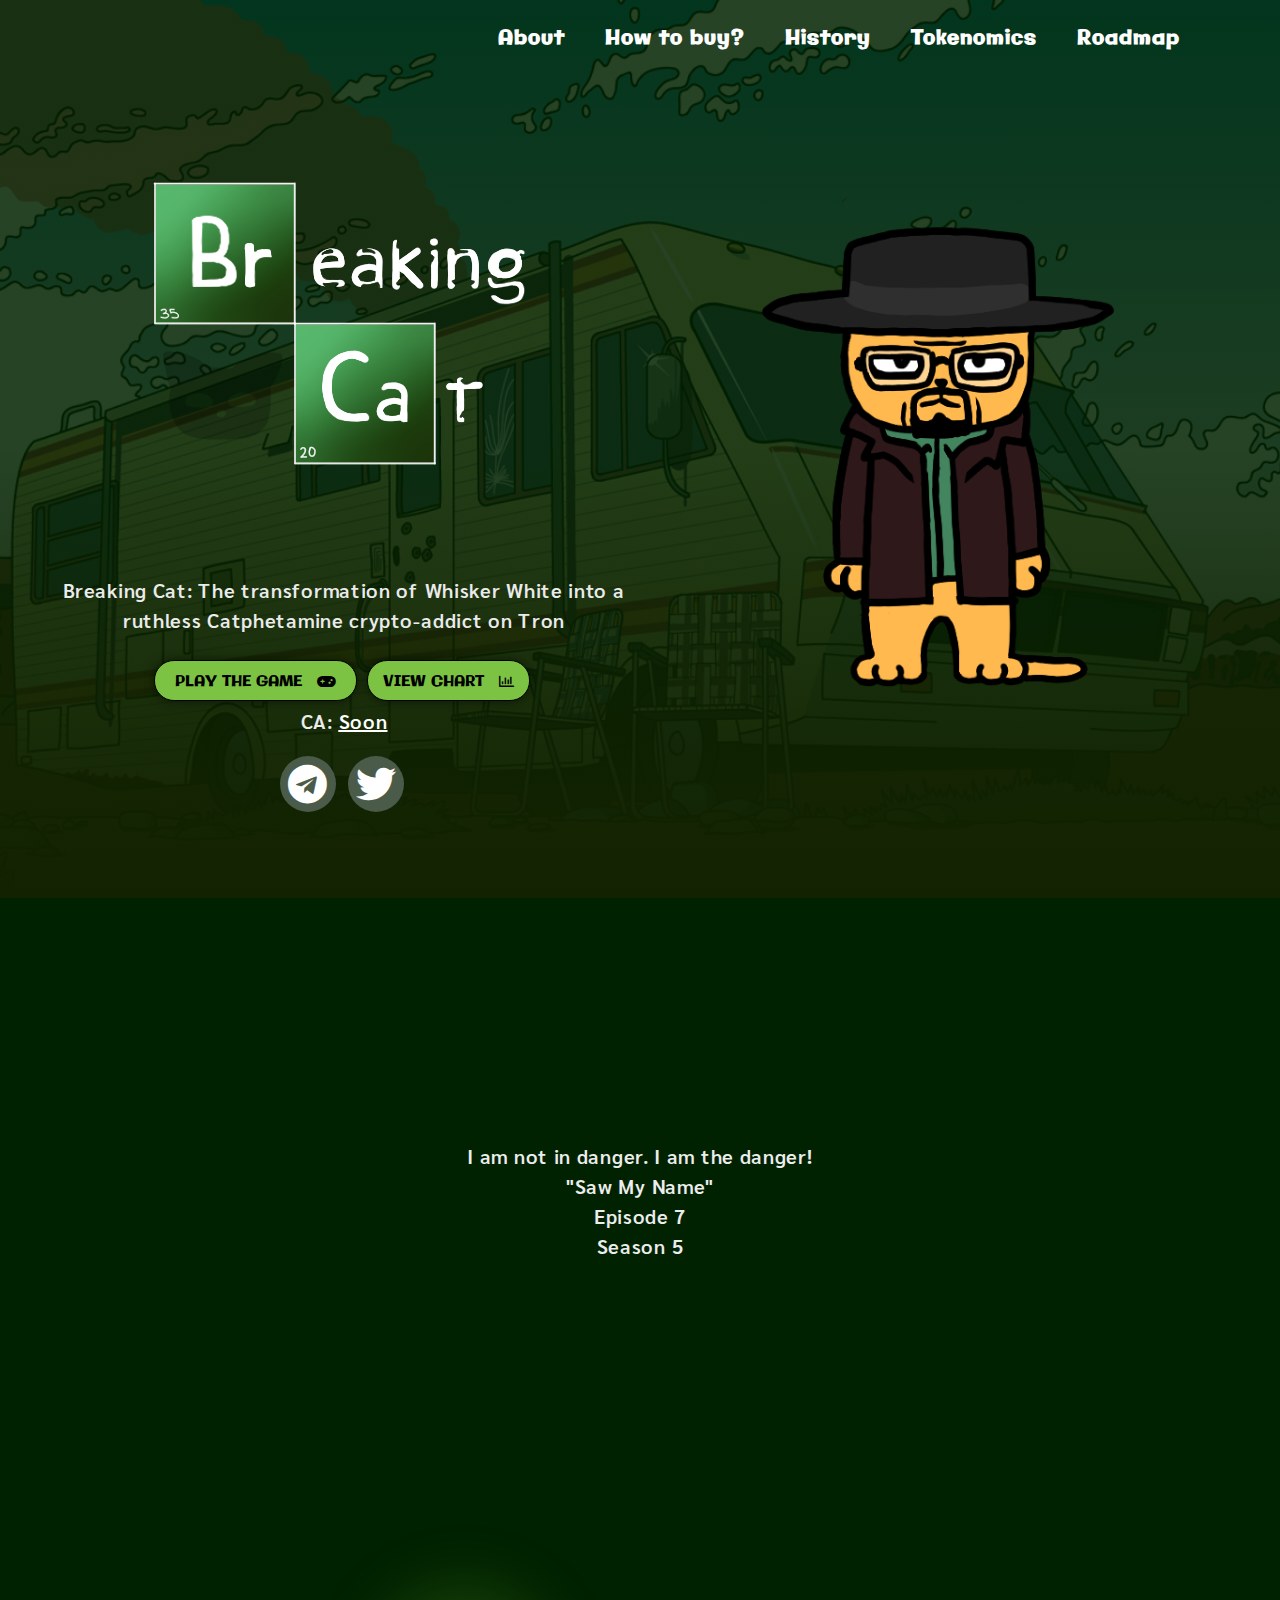
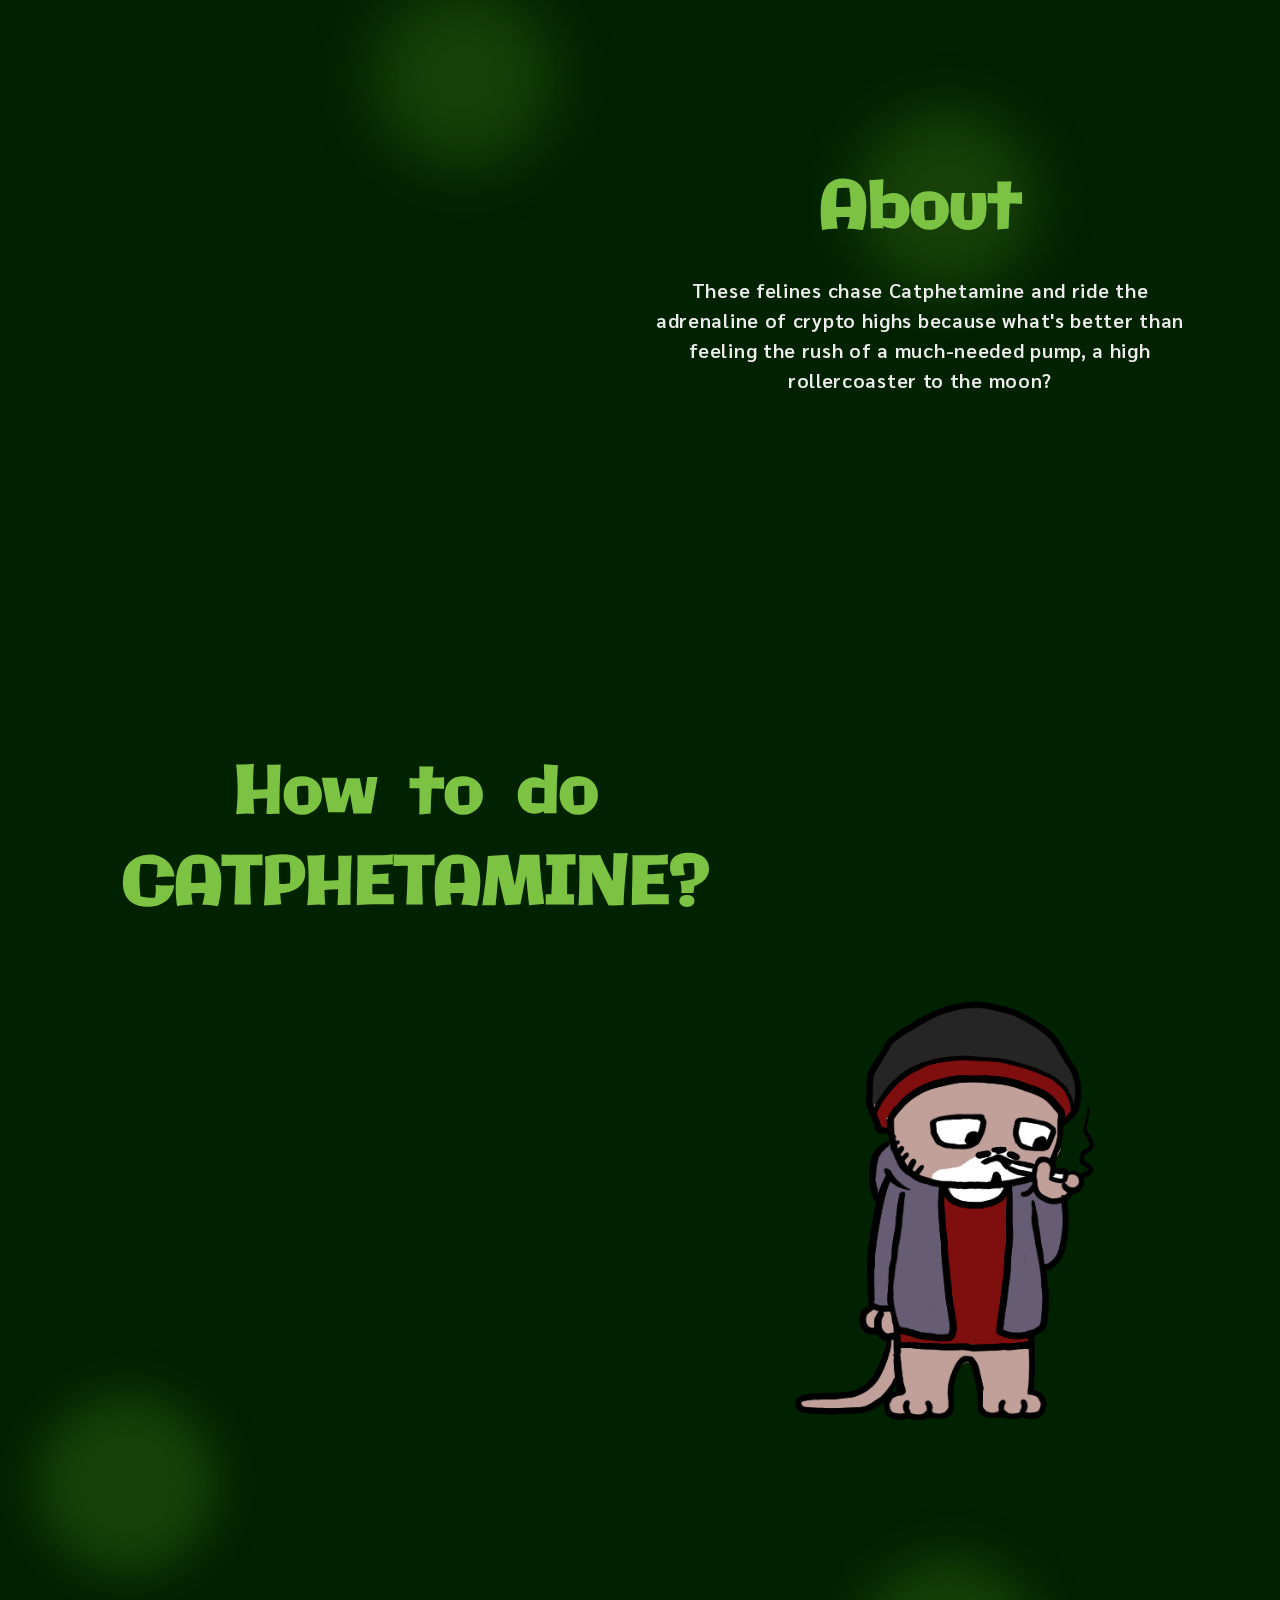
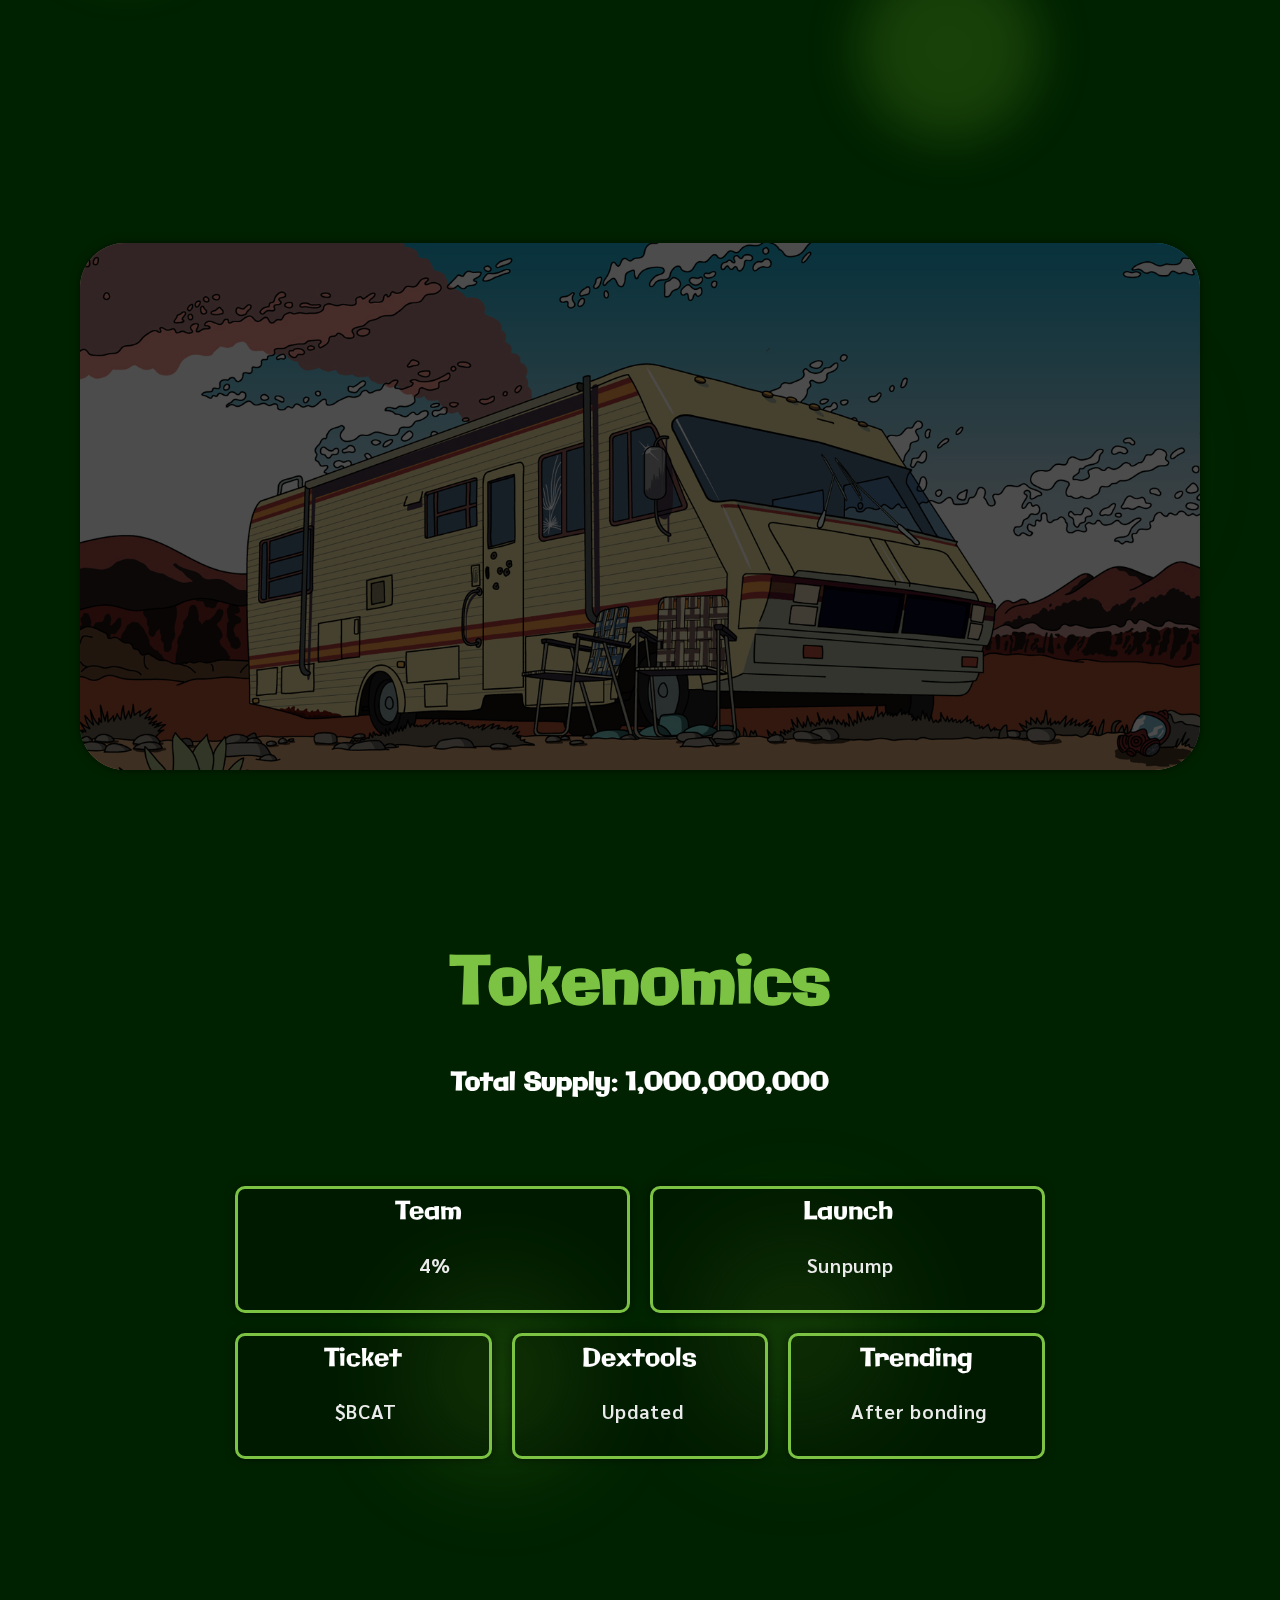
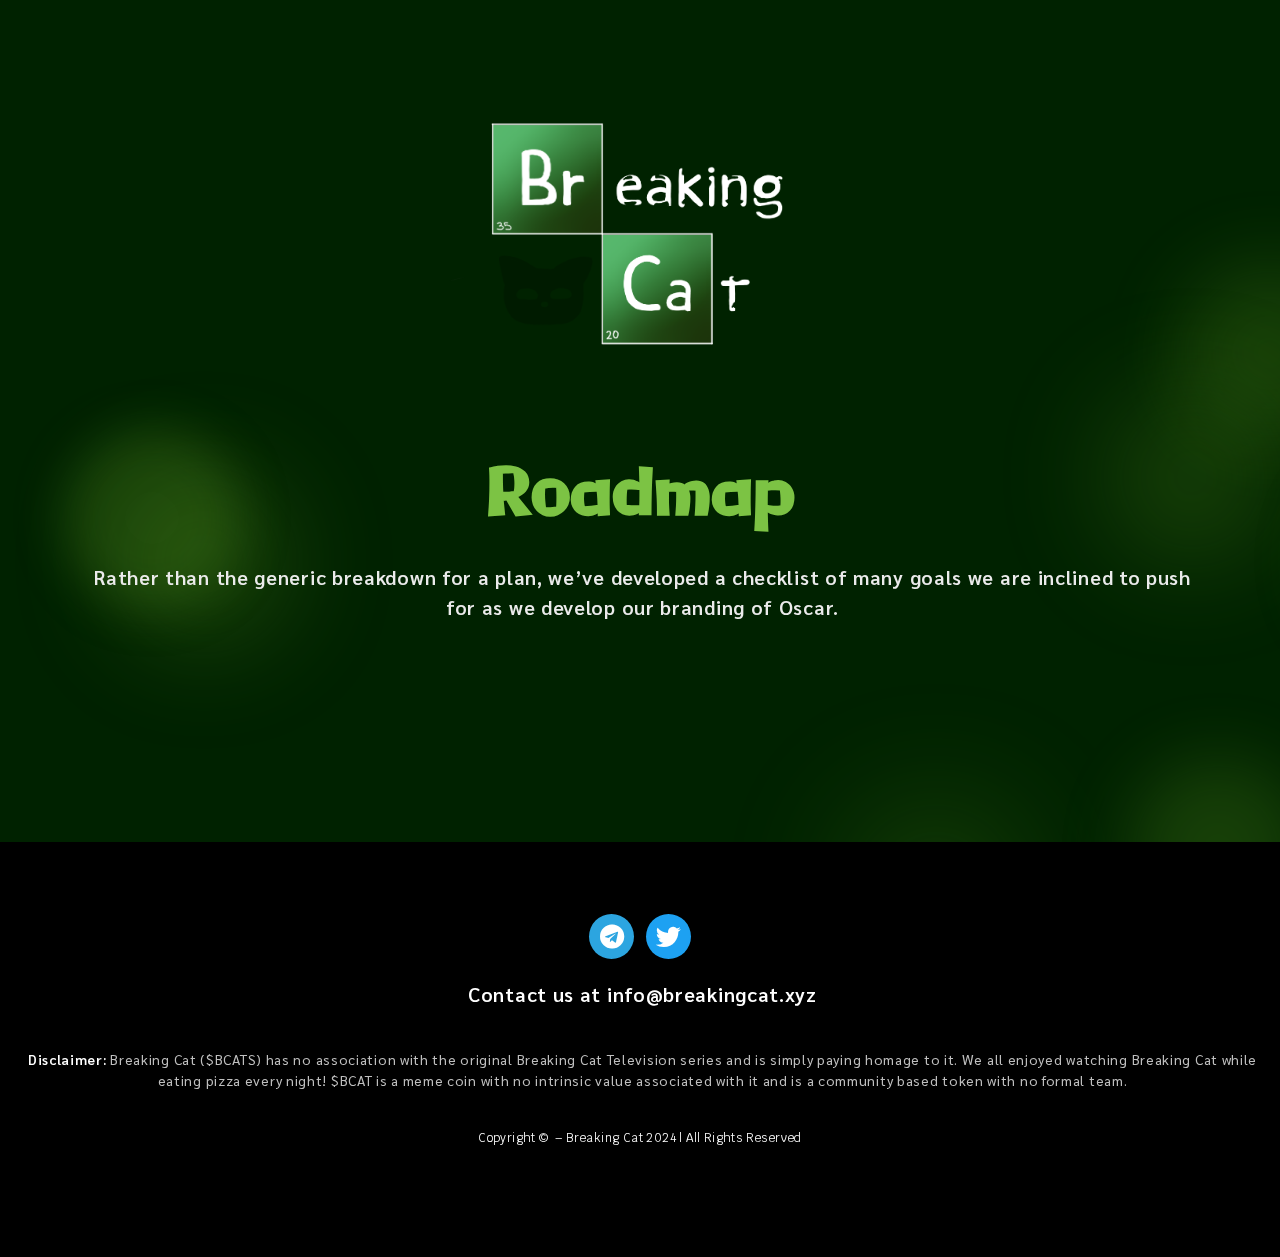
==== commit 94700838: "Update index.html" ====
--- a/index.html
+++ b/index.html
@@ -477,7 +477,7 @@
     <div class="ue-step-item-spacer"></div>
     
     <div class="ue-step-item-content">  
-       <div class="ue-step-item-content-title">Create a wallet</div>       <div class="ue-step-item-content-text">Create a Phantom Wallet. Your new wallet will allow you to buy, sell, send or receive our token.</div>    </div>
+       <div class="ue-step-item-content-title">Create a wallet</div>       <div class="ue-step-item-content-text">Create a Tronlink Wallet. Your new wallet will allow you to buy, sell, send or receive our token.</div>    </div>
   
     </div>
 <div class="ue-step-item ue-item elementor-repeater-item-9255266">
@@ -496,7 +496,7 @@
     <div class="ue-step-item-spacer"></div>
     
     <div class="ue-step-item-content">  
-       <div class="ue-step-item-content-title">Send SOL to your Wallet</div>       <div class="ue-step-item-content-text">You can buy SOL on any exchange that trade cryptocurrency like Binance, Coinbase, etc. After purchase transfer your SOL to your wallet.</div>    </div>
+       <div class="ue-step-item-content-title">Send TRON to your Wallet</div>       <div class="ue-step-item-content-text">You can buy TRON on any exchange that trade cryptocurrency like Binance, Coinbase, etc. After purchase transfer your TRON to your Tronlink wallet.</div>    </div>
   
     </div>
 <div class="ue-step-item ue-item elementor-repeater-item-83ae164">
@@ -515,7 +515,7 @@
     <div class="ue-step-item-spacer"></div>
     
     <div class="ue-step-item-content">  
-       <div class="ue-step-item-content-title"> Connect wallet to Raydium</div>       <div class="ue-step-item-content-text">Go to Raydium and click on 'connect wallet'. Select the token by using our contract address. Alternately you can click use the flooz interface as well.</div>    </div>
+       <div class="ue-step-item-content-title"> Connect wallet to Sunpump</div>       <div class="ue-step-item-content-text">Go to Sunpump and click on 'connect wallet'. Select the token by using our contract address. Alternately you can click use the flooz interface as well.</div>    </div>
   
     </div>
 <div class="ue-step-item ue-item elementor-repeater-item-bc5a295">
@@ -534,7 +534,7 @@
     <div class="ue-step-item-spacer"></div>
     
     <div class="ue-step-item-content">  
-       <div class="ue-step-item-content-title">Swap SOL for our Token</div>       <div class="ue-step-item-content-text">You can now swap your SOL for our token $BCAT on Raydium. It will automatically reflect on your wallet.</div>    </div>
+       <div class="ue-step-item-content-title">Swap TRON for our Token</div>       <div class="ue-step-item-content-text">You can now swap your TRON for our token $BCAT on Sunpump It will automatically reflect on your wallet.</div>    </div>
   
     </div>
 
@@ -603,7 +603,7 @@
 				</div>
 				<div class="elementor-element elementor-element-18cbb1f animated-slow elementor-widget elementor-widget-text-editor" data-id="18cbb1f" data-element_type="widget" data-settings="{&quot;_animation&quot;:&quot;none&quot;,&quot;_animation_delay&quot;:750}" data-widget_type="text-editor.default">
 				<div class="elementor-widget-container">
-							<p>7%</p>						</div>
+							<p>4%</p>						</div>
 				</div>
 					</div>
 		</div>
@@ -611,11 +611,11 @@
 			<div class="elementor-widget-wrap elementor-element-populated">
 						<div class="elementor-element elementor-element-6ab8b85 animated-slow elementor-widget elementor-widget-text-editor" data-id="6ab8b85" data-element_type="widget" data-settings="{&quot;_animation&quot;:&quot;none&quot;,&quot;_animation_delay&quot;:750}" data-widget_type="text-editor.default">
 				<div class="elementor-widget-container">
-							<p>LP Burned</p>						</div>
+							<p>Launch</p>						</div>
 				</div>
 				<div class="elementor-element elementor-element-cd27f89 animated-slow elementor-widget elementor-widget-text-editor" data-id="cd27f89" data-element_type="widget" data-settings="{&quot;_animation&quot;:&quot;none&quot;,&quot;_animation_delay&quot;:750}" data-widget_type="text-editor.default">
 				<div class="elementor-widget-container">
-							<p>93%</p>						</div>
+							<p>Sunpump</p>						</div>
 				</div>
 					</div>
 		</div>
@@ -639,11 +639,11 @@
 			<div class="elementor-widget-wrap elementor-element-populated">
 						<div class="elementor-element elementor-element-0dce287 animated-slow elementor-widget elementor-widget-text-editor" data-id="0dce287" data-element_type="widget" data-settings="{&quot;_animation&quot;:&quot;none&quot;,&quot;_animation_delay&quot;:750}" data-widget_type="text-editor.default">
 				<div class="elementor-widget-container">
-							<p>Mint Auth</p>						</div>
+							<p>Dextools</p>						</div>
 				</div>
 				<div class="elementor-element elementor-element-78aaa45 animated-slow elementor-widget elementor-widget-text-editor" data-id="78aaa45" data-element_type="widget" data-settings="{&quot;_animation&quot;:&quot;none&quot;,&quot;_animation_delay&quot;:750}" data-widget_type="text-editor.default">
 				<div class="elementor-widget-container">
-							<p>Revoked</p>						</div>
+							<p>Updated</p>						</div>
 				</div>
 					</div>
 		</div>
@@ -651,11 +651,11 @@
 			<div class="elementor-widget-wrap elementor-element-populated">
 						<div class="elementor-element elementor-element-bbbec46 animated-slow elementor-widget elementor-widget-text-editor" data-id="bbbec46" data-element_type="widget" data-settings="{&quot;_animation&quot;:&quot;none&quot;,&quot;_animation_delay&quot;:750}" data-widget_type="text-editor.default">
 				<div class="elementor-widget-container">
-							<p>Contract</p>						</div>
+							<p>Trending</p>						</div>
 				</div>
 				<div class="elementor-element elementor-element-fd6c8ae animated-slow elementor-widget elementor-widget-text-editor" data-id="fd6c8ae" data-element_type="widget" data-settings="{&quot;_animation&quot;:&quot;none&quot;,&quot;_animation_delay&quot;:750}" data-widget_type="text-editor.default">
 				<div class="elementor-widget-container">
-							<p>Renounced</p>						</div>
+							<p>After bonding</p>						</div>
 				</div>
 					</div>
 		</div>
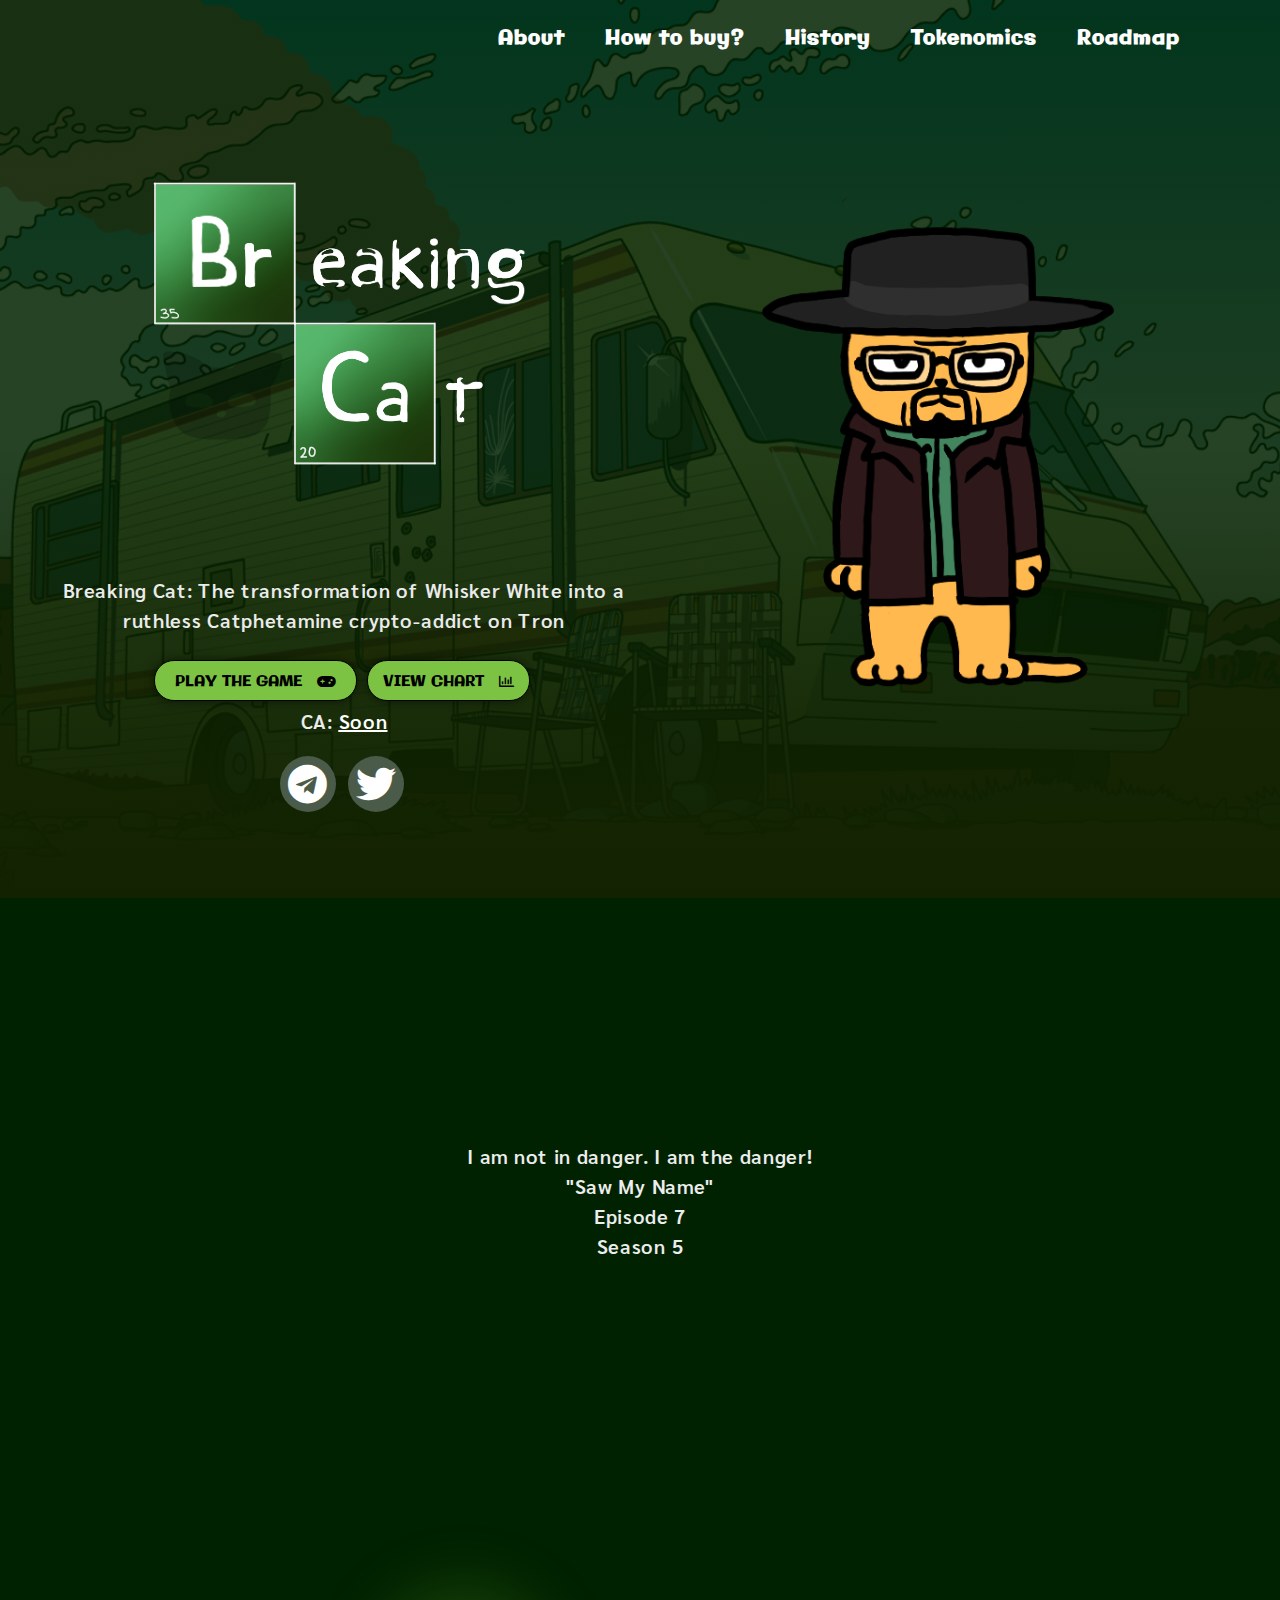
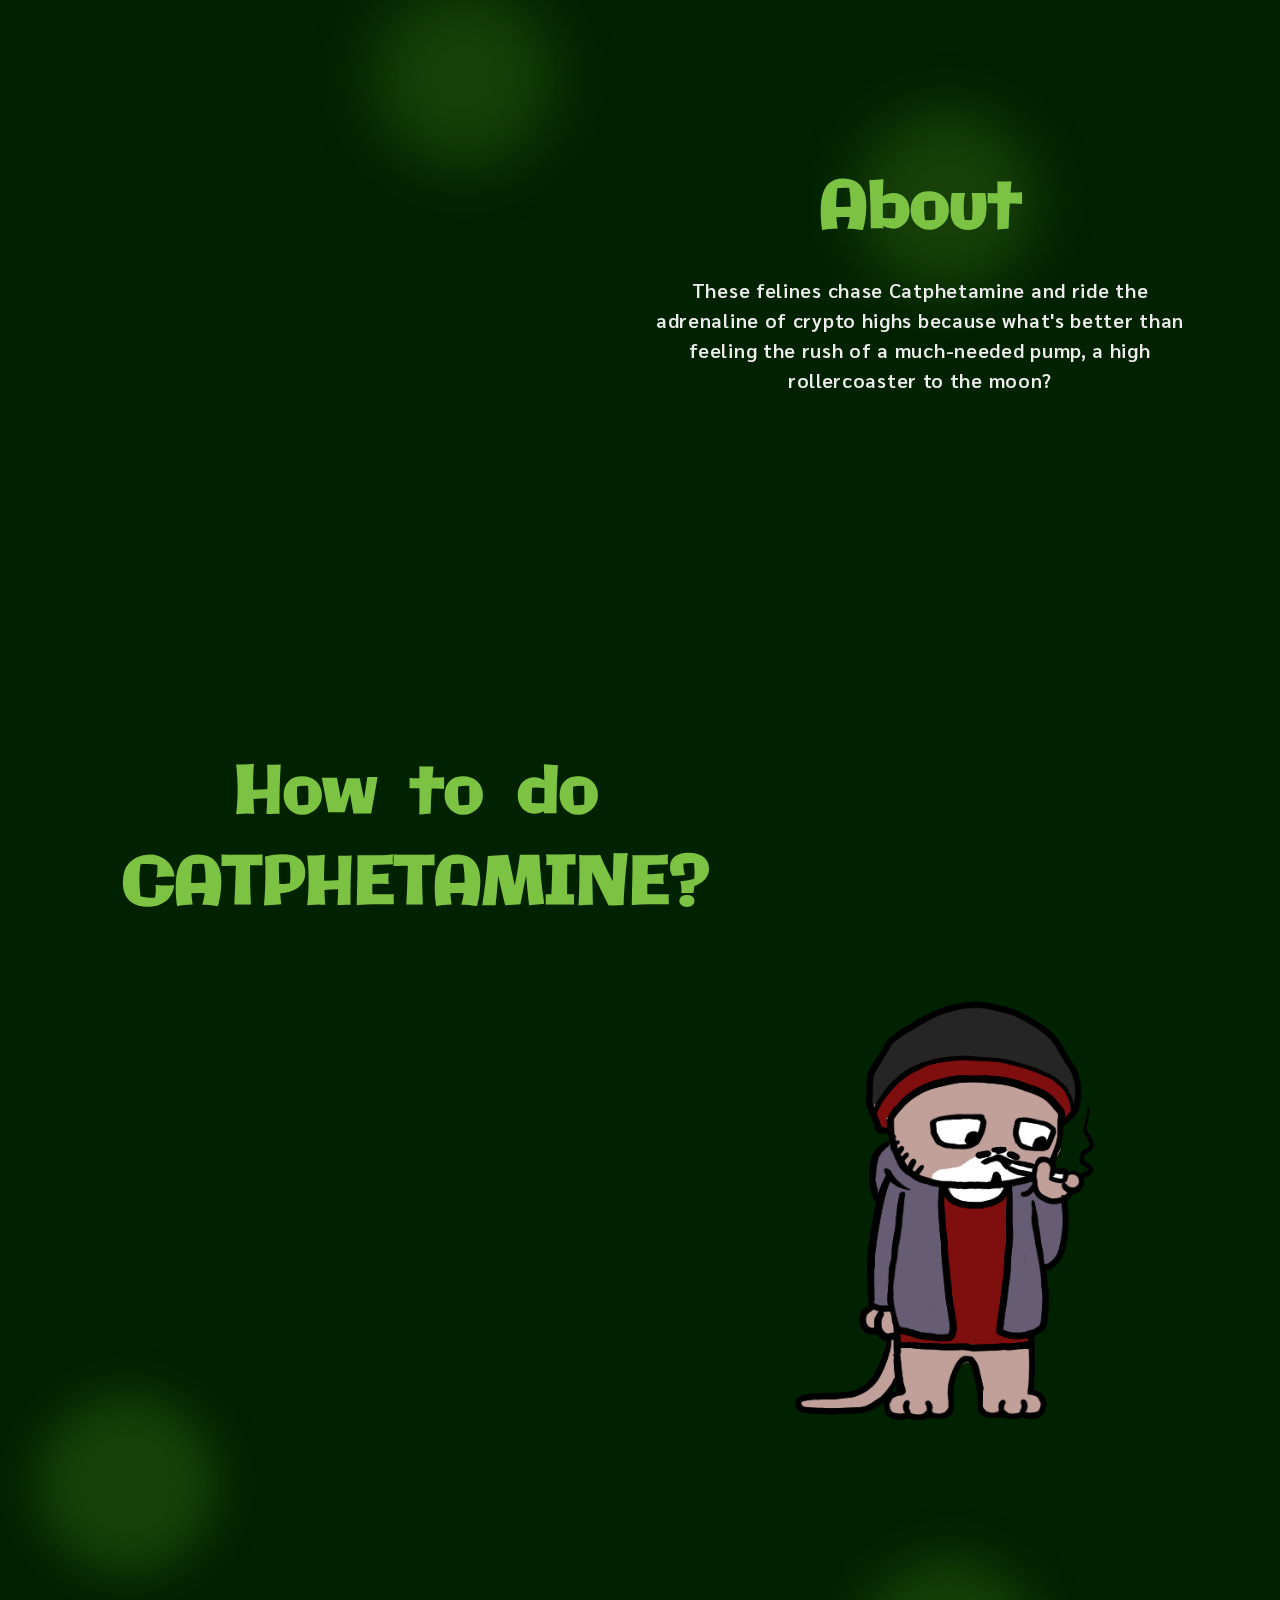
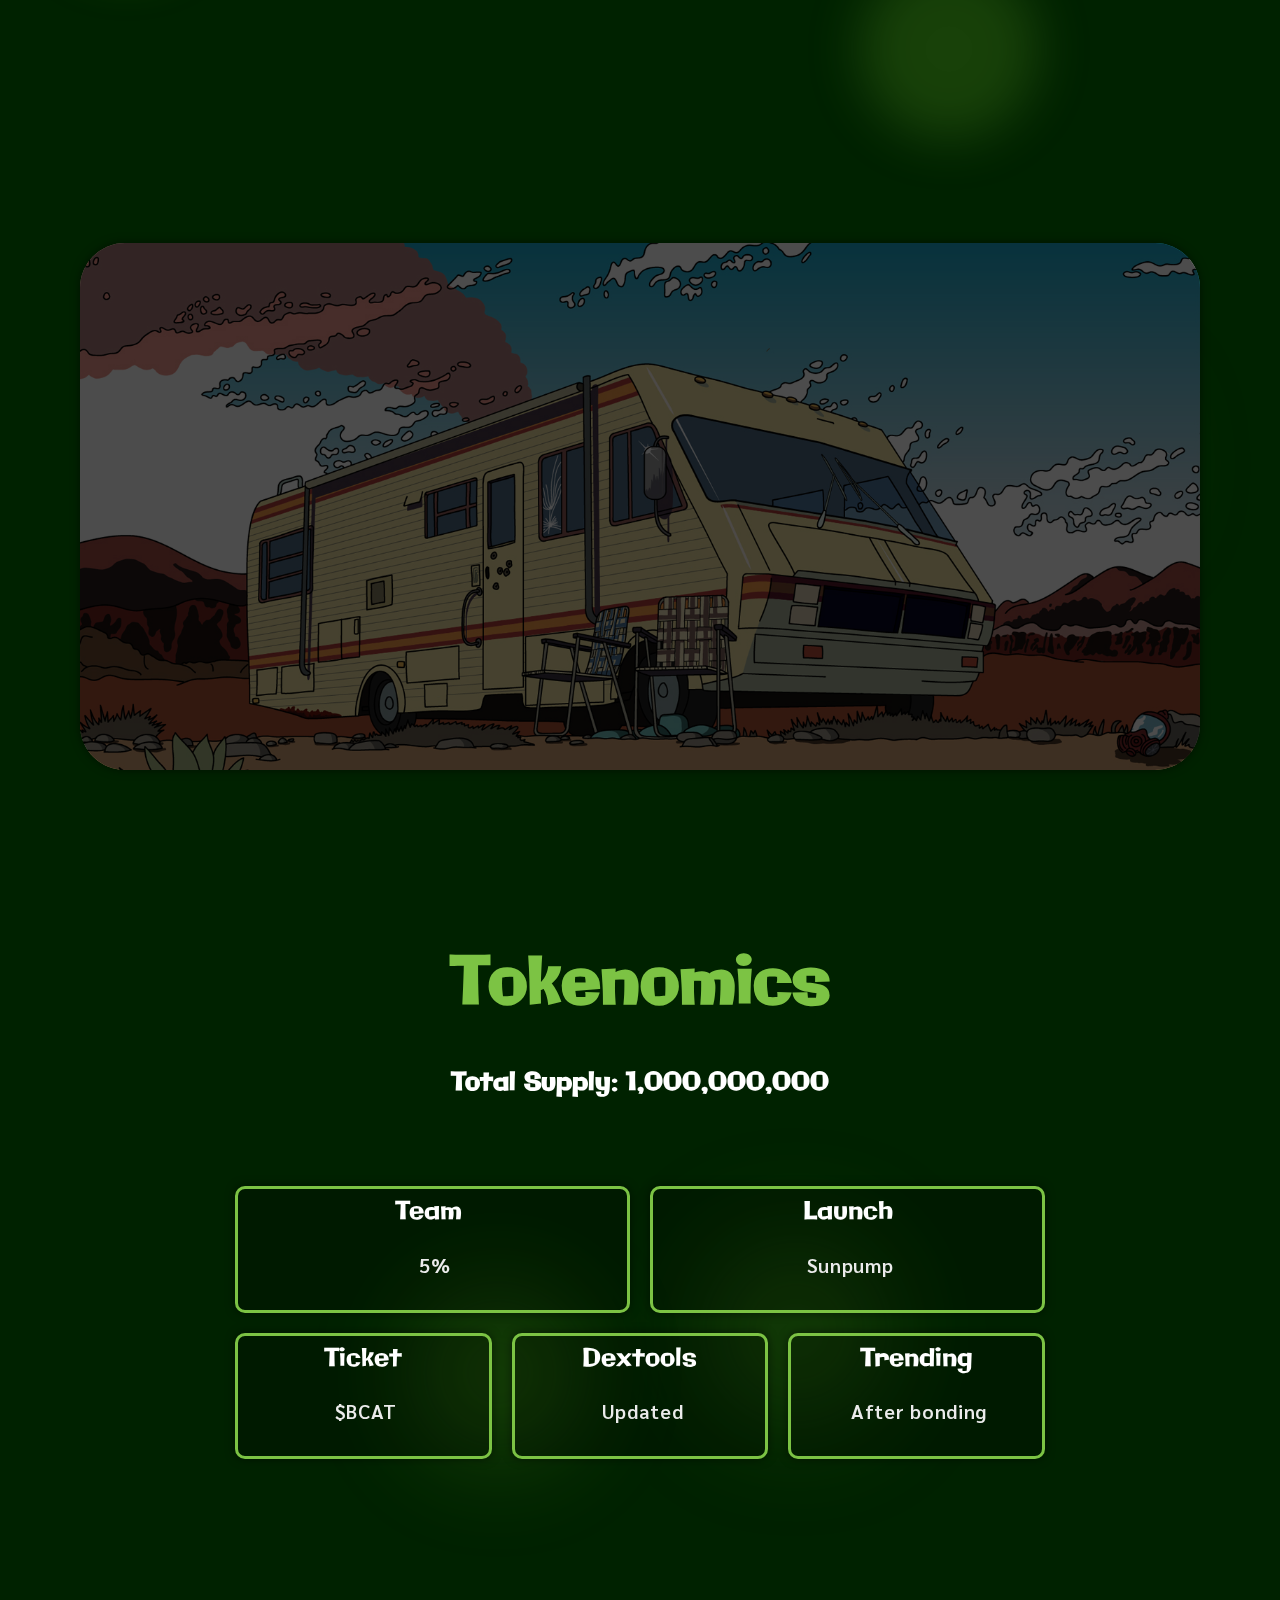
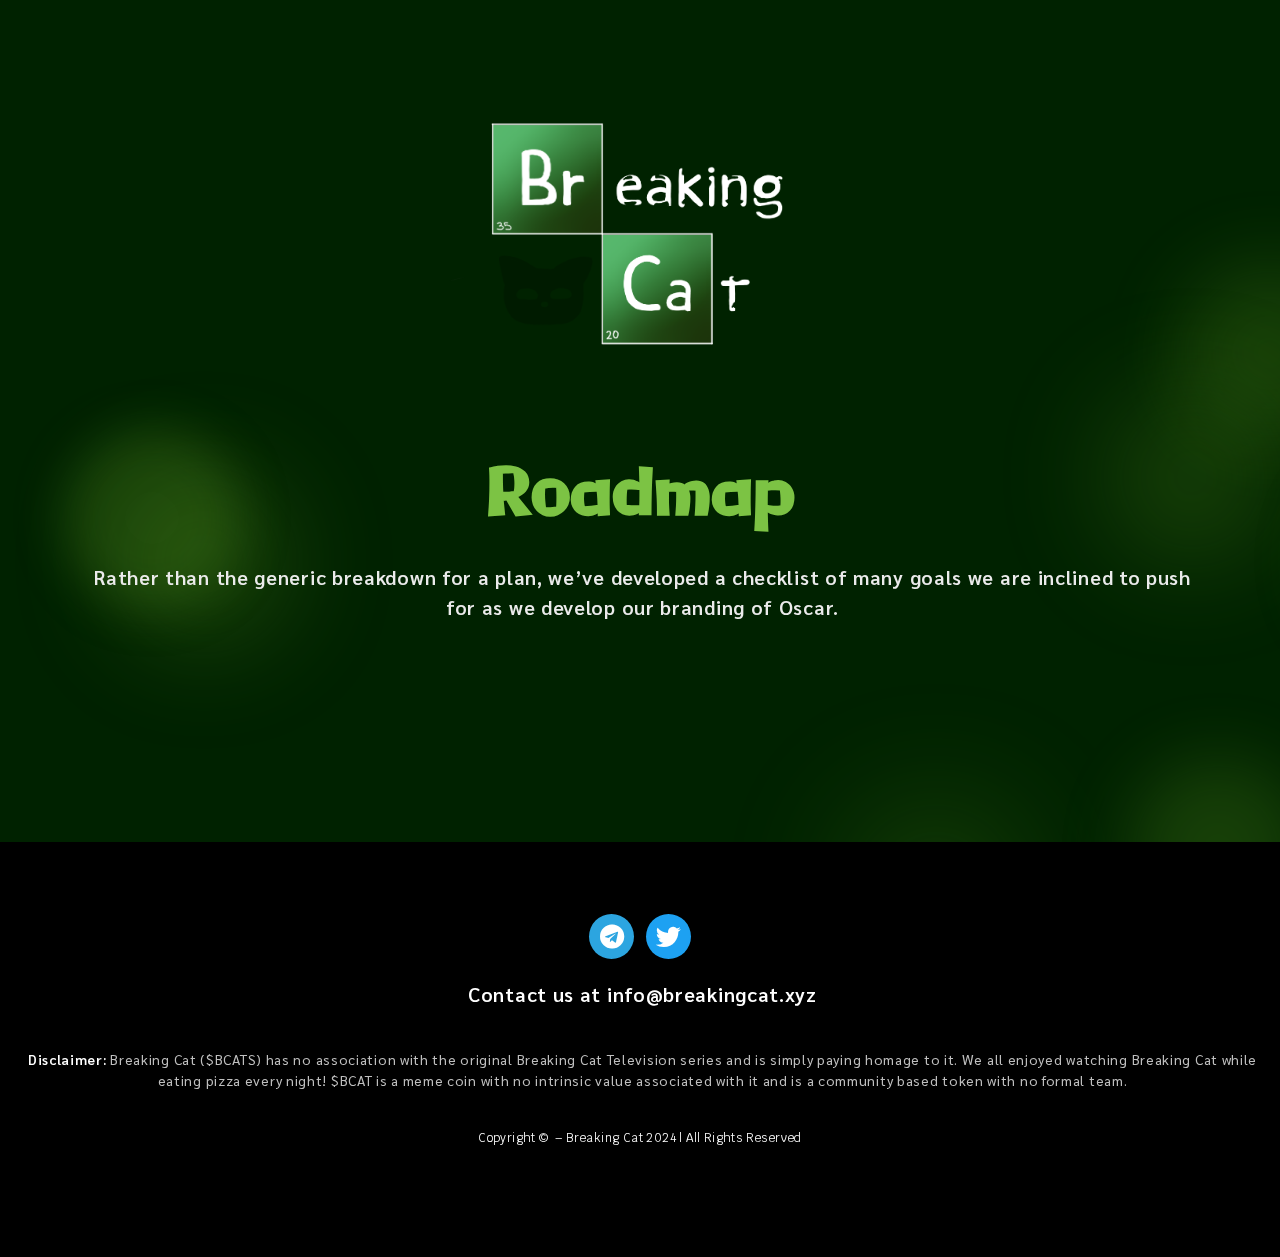
==== commit 88c12a84: "Update index.html" ====
--- a/index.html
+++ b/index.html
@@ -180,19 +180,19 @@
 				<div class="elementor-element elementor-element-6d41190 animated-slow elementor-widget elementor-widget-text-editor" data-id="6d41190" data-element_type="widget" data-settings="{&quot;_animation&quot;:&quot;none&quot;,&quot;_animation_delay&quot;:750}" data-widget_type="text-editor.default">
 				<div class="elementor-widget-container">
 							<p><strong>CA: <span style="text-decoration: underline;"><span style="color: #ffffff;"><a style="color: #ffffff; text-decoration: underline;" 
-								href="https://solscan.io/token/soon">Soon</a></span></span></strong></p>						</div>
+								href="#">Soon</a></span></span></strong></p>						</div>
 				</div>
 				<div class="elementor-element elementor-element-889e6f1 elementor-shape-circle elementor-grid-0 e-grid-align-center elementor-widget elementor-widget-social-icons" data-id="889e6f1" data-element_type="widget" data-widget_type="social-icons.default">
 				<div class="elementor-widget-container">
 			<style>/*! elementor - v3.19.0 - 28-02-2024 */
 .elementor-widget-social-icons.elementor-grid-0 .elementor-widget-container,.elementor-widget-social-icons.elementor-grid-mobile-0 .elementor-widget-container,.elementor-widget-social-icons.elementor-grid-tablet-0 .elementor-widget-container{line-height:1;font-size:0}.elementor-widget-social-icons:not(.elementor-grid-0):not(.elementor-grid-tablet-0):not(.elementor-grid-mobile-0) .elementor-grid{display:inline-grid}.elementor-widget-social-icons .elementor-grid{grid-column-gap:var(--grid-column-gap,5px);grid-row-gap:var(--grid-row-gap,5px);grid-template-columns:var(--grid-template-columns);justify-content:var(--justify-content,center);justify-items:var(--justify-content,center)}.elementor-icon.elementor-social-icon{font-size:var(--icon-size,25px);line-height:var(--icon-size,25px);width:calc(var(--icon-size, 25px) + 2 * var(--icon-padding, .5em));height:calc(var(--icon-size, 25px) + 2 * var(--icon-padding, .5em))}.elementor-social-icon{--e-social-icon-icon-color:#fff;display:inline-flex;background-color:#69727d;align-items:center;justify-content:center;text-align:center;cursor:pointer}.elementor-social-icon i{color:var(--e-social-icon-icon-color)}.elementor-social-icon svg{fill:var(--e-social-icon-icon-color)}.elementor-social-icon:last-child{margin:0}.elementor-social-icon:hover{opacity:.9;color:#fff}.elementor-social-icon-android{background-color:#a4c639}.elementor-social-icon-apple{background-color:#999}.elementor-social-icon-behance{background-color:#1769ff}.elementor-social-icon-bitbucket{background-color:#205081}.elementor-social-icon-codepen{background-color:#000}.elementor-social-icon-delicious{background-color:#39f}.elementor-social-icon-deviantart{background-color:#05cc47}.elementor-social-icon-digg{background-color:#005be2}.elementor-social-icon-dribbble{background-color:#ea4c89}.elementor-social-icon-elementor{background-color:#d30c5c}.elementor-social-icon-envelope{background-color:#ea4335}.elementor-social-icon-facebook,.elementor-social-icon-facebook-f{background-color:#3b5998}.elementor-social-icon-flickr{background-color:#0063dc}.elementor-social-icon-foursquare{background-color:#2d5be3}.elementor-social-icon-free-code-camp,.elementor-social-icon-freecodecamp{background-color:#006400}.elementor-social-icon-github{background-color:#333}.elementor-social-icon-gitlab{background-color:#e24329}.elementor-social-icon-globe{background-color:#69727d}.elementor-social-icon-google-plus,.elementor-social-icon-google-plus-g{background-color:#dd4b39}.elementor-social-icon-houzz{background-color:#7ac142}.elementor-social-icon-instagram{background-color:#262626}.elementor-social-icon-jsfiddle{background-color:#487aa2}.elementor-social-icon-link{background-color:#818a91}.elementor-social-icon-linkedin,.elementor-social-icon-linkedin-in{background-color:#0077b5}.elementor-social-icon-medium{background-color:#00ab6b}.elementor-social-icon-meetup{background-color:#ec1c40}.elementor-social-icon-mixcloud{background-color:#273a4b}.elementor-social-icon-odnoklassniki{background-color:#f4731c}.elementor-social-icon-pinterest{background-color:#bd081c}.elementor-social-icon-product-hunt{background-color:#da552f}.elementor-social-icon-reddit{background-color:#ff4500}.elementor-social-icon-rss{background-color:#f26522}.elementor-social-icon-shopping-cart{background-color:#4caf50}.elementor-social-icon-skype{background-color:#00aff0}.elementor-social-icon-slideshare{background-color:#0077b5}.elementor-social-icon-snapchat{background-color:#fffc00}.elementor-social-icon-soundcloud{background-color:#f80}.elementor-social-icon-spotify{background-color:#2ebd59}.elementor-social-icon-stack-overflow{background-color:#fe7a15}.elementor-social-icon-steam{background-color:#00adee}.elementor-social-icon-stumbleupon{background-color:#eb4924}.elementor-social-icon-telegram{background-color:#2ca5e0}.elementor-social-icon-thumb-tack{background-color:#1aa1d8}.elementor-social-icon-tripadvisor{background-color:#589442}.elementor-social-icon-tumblr{background-color:#35465c}.elementor-social-icon-twitch{background-color:#6441a5}.elementor-social-icon-twitter{background-color:#1da1f2}.elementor-social-icon-viber{background-color:#665cac}.elementor-social-icon-vimeo{background-color:#1ab7ea}.elementor-social-icon-vk{background-color:#45668e}.elementor-social-icon-weibo{background-color:#dd2430}.elementor-social-icon-weixin{background-color:#31a918}.elementor-social-icon-whatsapp{background-color:#25d366}.elementor-social-icon-wordpress{background-color:#21759b}.elementor-social-icon-xing{background-color:#026466}.elementor-social-icon-yelp{background-color:#af0606}.elementor-social-icon-youtube{background-color:#cd201f}.elementor-social-icon-500px{background-color:#0099e5}.elementor-shape-rounded .elementor-icon.elementor-social-icon{border-radius:10%}.elementor-shape-circle .elementor-icon.elementor-social-icon{border-radius:50%}</style>		<div class="elementor-social-icons-wrapper elementor-grid">
 							<span class="elementor-grid-item">
-					<a class="elementor-icon elementor-social-icon elementor-social-icon-telegram elementor-repeater-item-845ddcb" href="https://t.me/grouchportal" target="_blank">
+					<a class="elementor-icon elementor-social-icon elementor-social-icon-telegram elementor-repeater-item-845ddcb" href="https://t.me/BreakingCatTrx" target="_blank">
 						<span class="elementor-screen-only">Telegram</span>
 						<i class="fab fa-telegram"></i>					</a>
 				</span>
 							<span class="elementor-grid-item">
-					<a class="elementor-icon elementor-social-icon elementor-social-icon-twitter elementor-repeater-item-447eba9" href="https://twitter.com/OscarGrouchEth" target="_blank">
+					<a class="elementor-icon elementor-social-icon elementor-social-icon-twitter elementor-repeater-item-447eba9" href="https://x.com/breakingcat_trx" target="_blank">
 						<span class="elementor-screen-only">Twitter</span>
 						<i class="fab fa-twitter"></i>					</a>
 				</span>		
@@ -603,7 +603,7 @@
 				</div>
 				<div class="elementor-element elementor-element-18cbb1f animated-slow elementor-widget elementor-widget-text-editor" data-id="18cbb1f" data-element_type="widget" data-settings="{&quot;_animation&quot;:&quot;none&quot;,&quot;_animation_delay&quot;:750}" data-widget_type="text-editor.default">
 				<div class="elementor-widget-container">
-							<p>4%</p>						</div>
+							<p>5%</p>						</div>
 				</div>
 					</div>
 		</div>
@@ -706,12 +706,12 @@
 				<div class="elementor-widget-container">
 					<div class="elementor-social-icons-wrapper elementor-grid">
 							<span class="elementor-grid-item">
-					<a class="elementor-icon elementor-social-icon elementor-social-icon-telegram elementor-repeater-item-845ddcb" href="https://t.me/grouchportal" target="_blank">
+					<a class="elementor-icon elementor-social-icon elementor-social-icon-telegram elementor-repeater-item-845ddcb" href="https://t.me/BreakingCatTrx" target="_blank">
 						<span class="elementor-screen-only">Telegram</span>
 						<i class="fab fa-telegram"></i>					</a>
 				</span>
 							<span class="elementor-grid-item">
-					<a class="elementor-icon elementor-social-icon elementor-social-icon-twitter elementor-repeater-item-447eba9" href="https://twitter.com/OscarGrouchEth" target="_blank">
+					<a class="elementor-icon elementor-social-icon elementor-social-icon-twitter elementor-repeater-item-447eba9" href="https://x.com/breakingcat_trx" target="_blank">
 						<span class="elementor-screen-only">Twitter</span>
 						<i class="fab fa-twitter"></i>					</a>
 				</span>
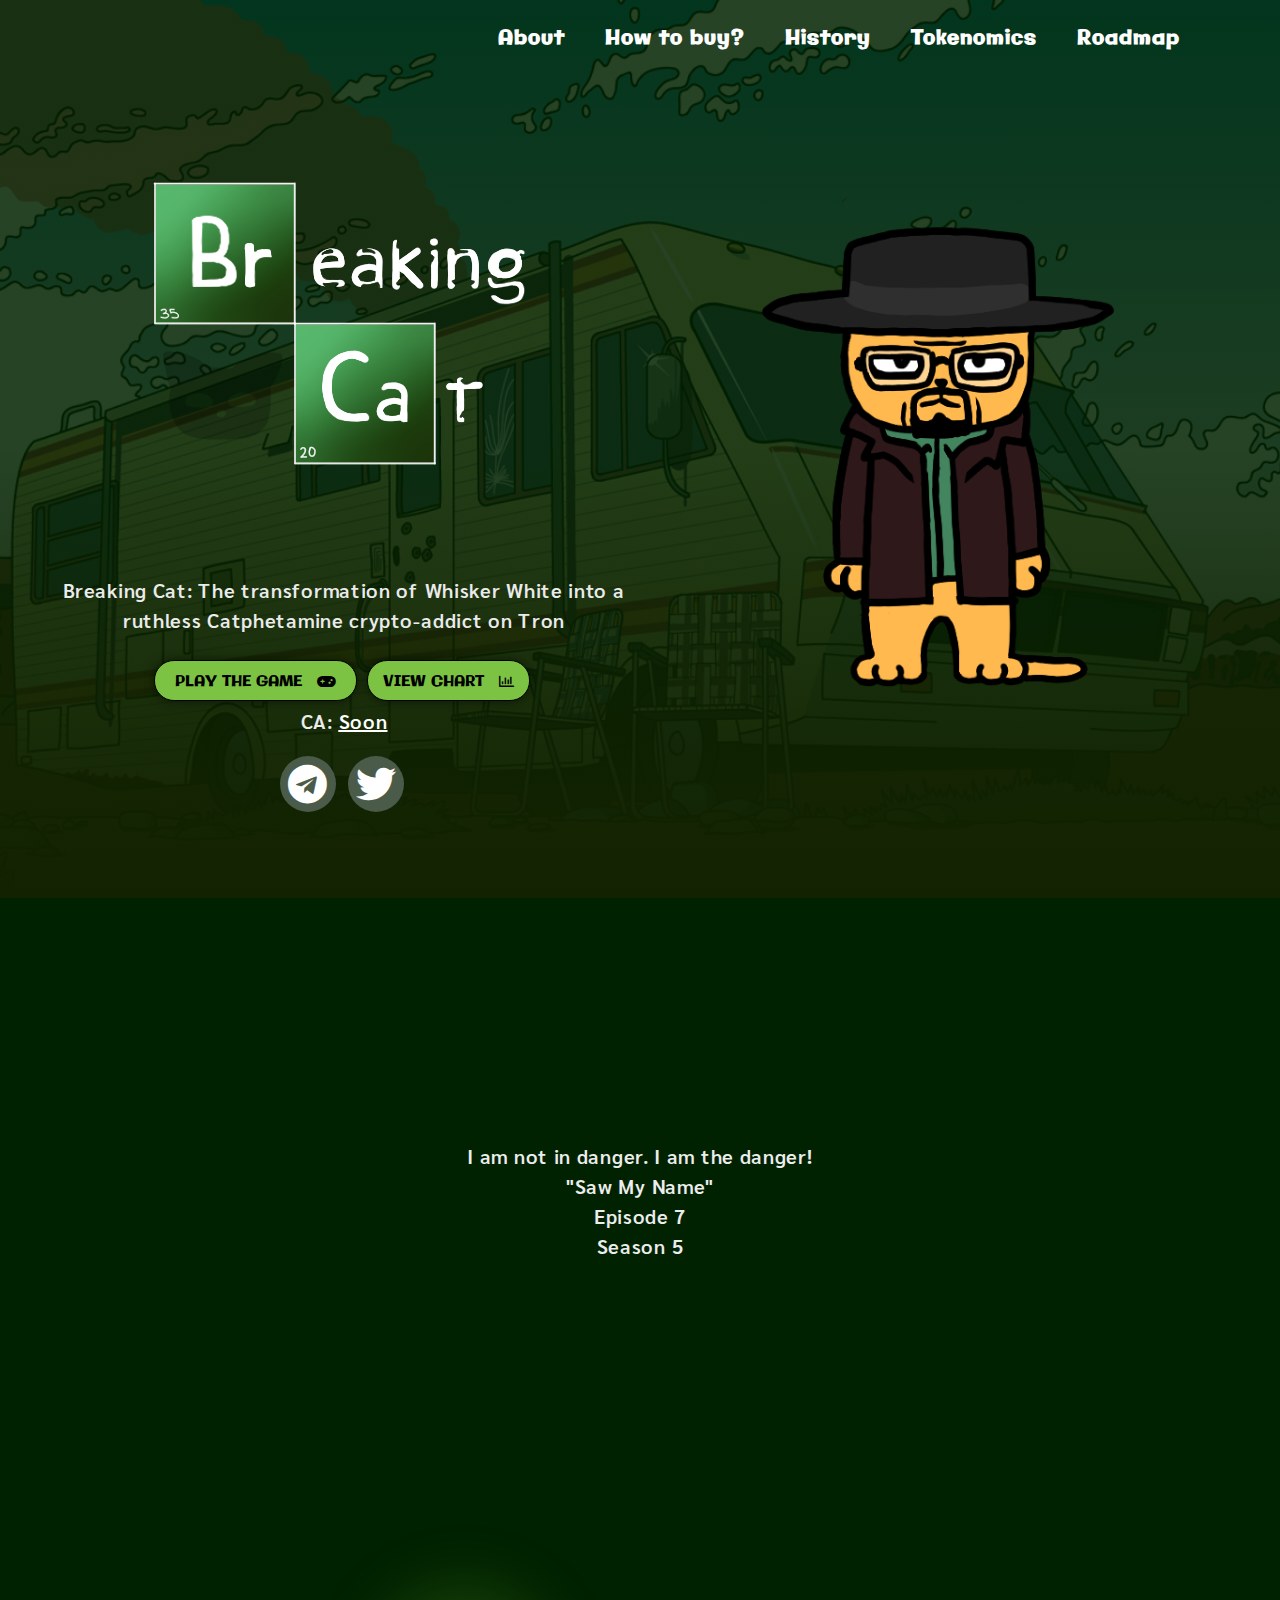
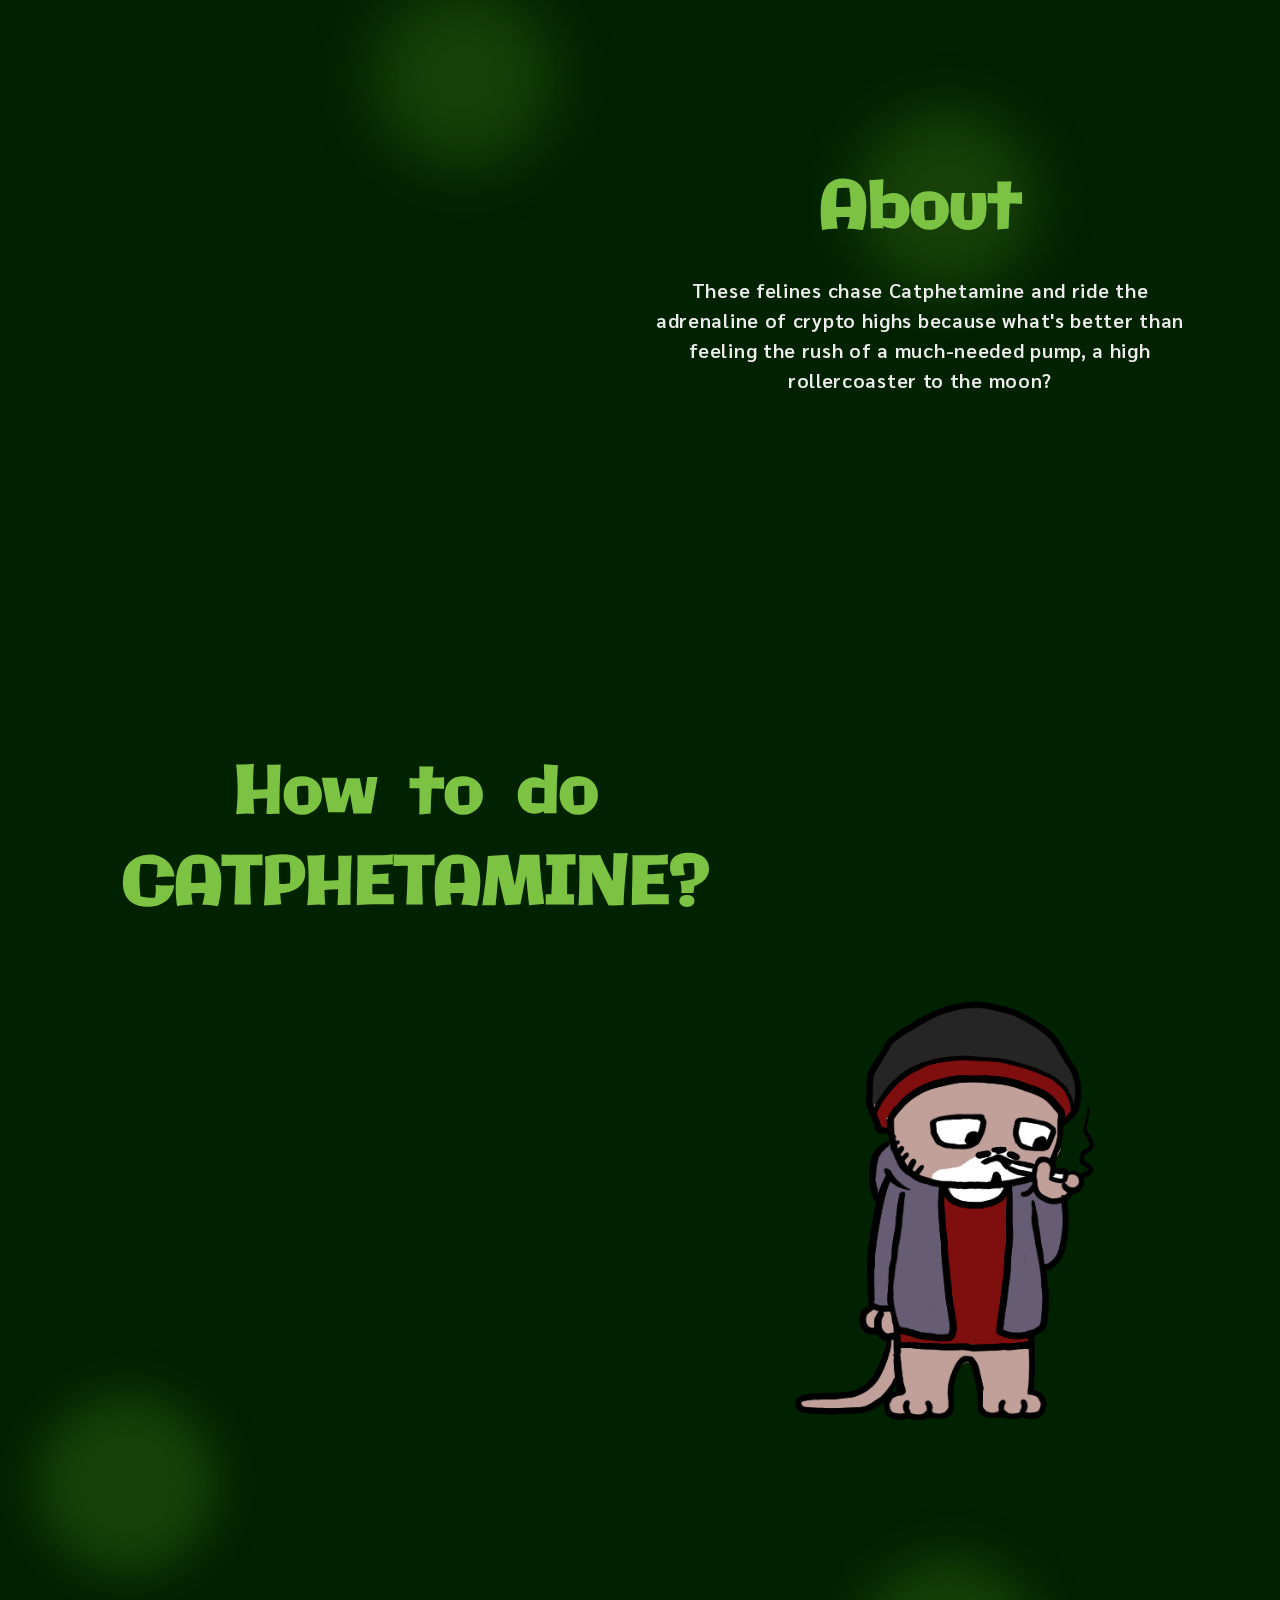
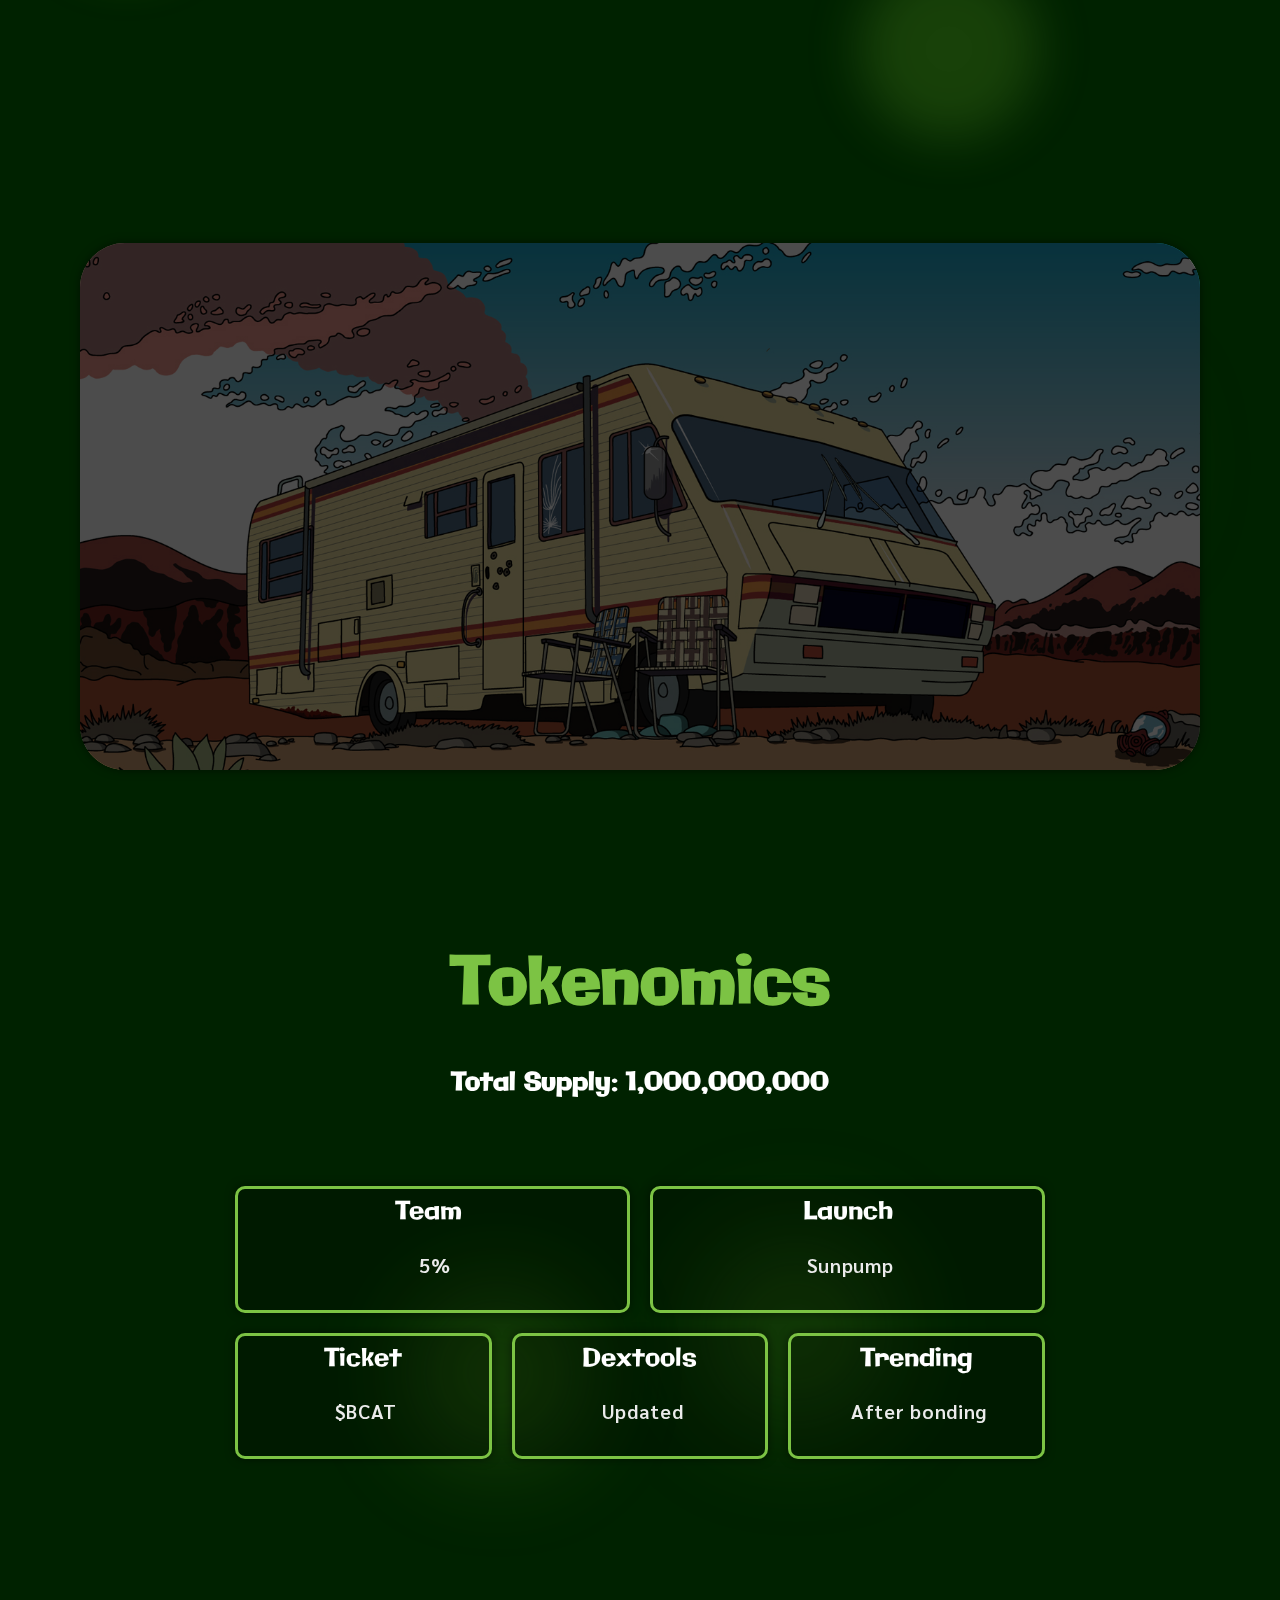
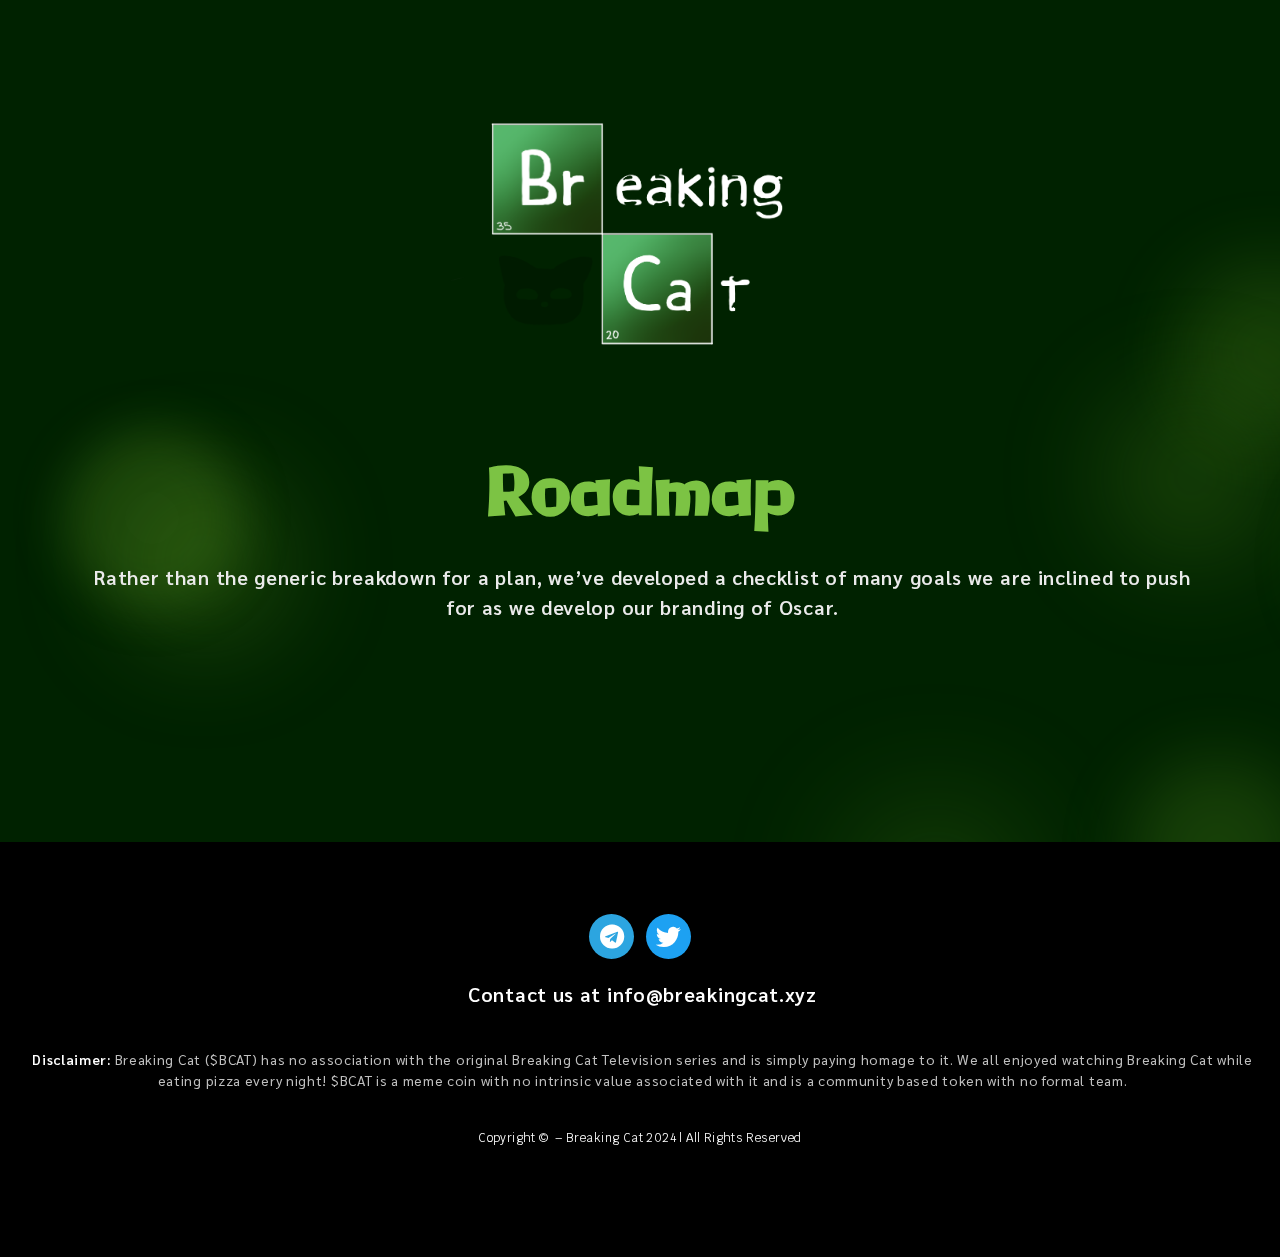
==== commit 70d8030b: "Update index.html" ====
--- a/index.html
+++ b/index.html
@@ -724,7 +724,7 @@
 				</div>
 				<div class="elementor-element elementor-element-4001e1d animated-slow elementor-widget elementor-widget-text-editor" data-id="4001e1d" data-element_type="widget" data-settings="{&quot;_animation&quot;:&quot;none&quot;,&quot;_animation_delay&quot;:750}" data-widget_type="text-editor.default">
 				<div class="elementor-widget-container">
-							<p><span style="color: #ffffff;"><strong>Disclaimer:</strong></span> <span style="color: #bfbfbf;">Breaking Cat ($BCATS) has no 
+							<p><span style="color: #ffffff;"><strong>Disclaimer:</strong></span> <span style="color: #bfbfbf;">Breaking Cat ($BCAT) has no 
 								association with the original Breaking Cat Television series and is simply paying homage to it. We all
 								 enjoyed watching Breaking Cat while eating pizza every night! $BCAT is a meme coin with 
 								 no intrinsic value associated with it and is a community based token with no formal team.</span></p>						</div>
